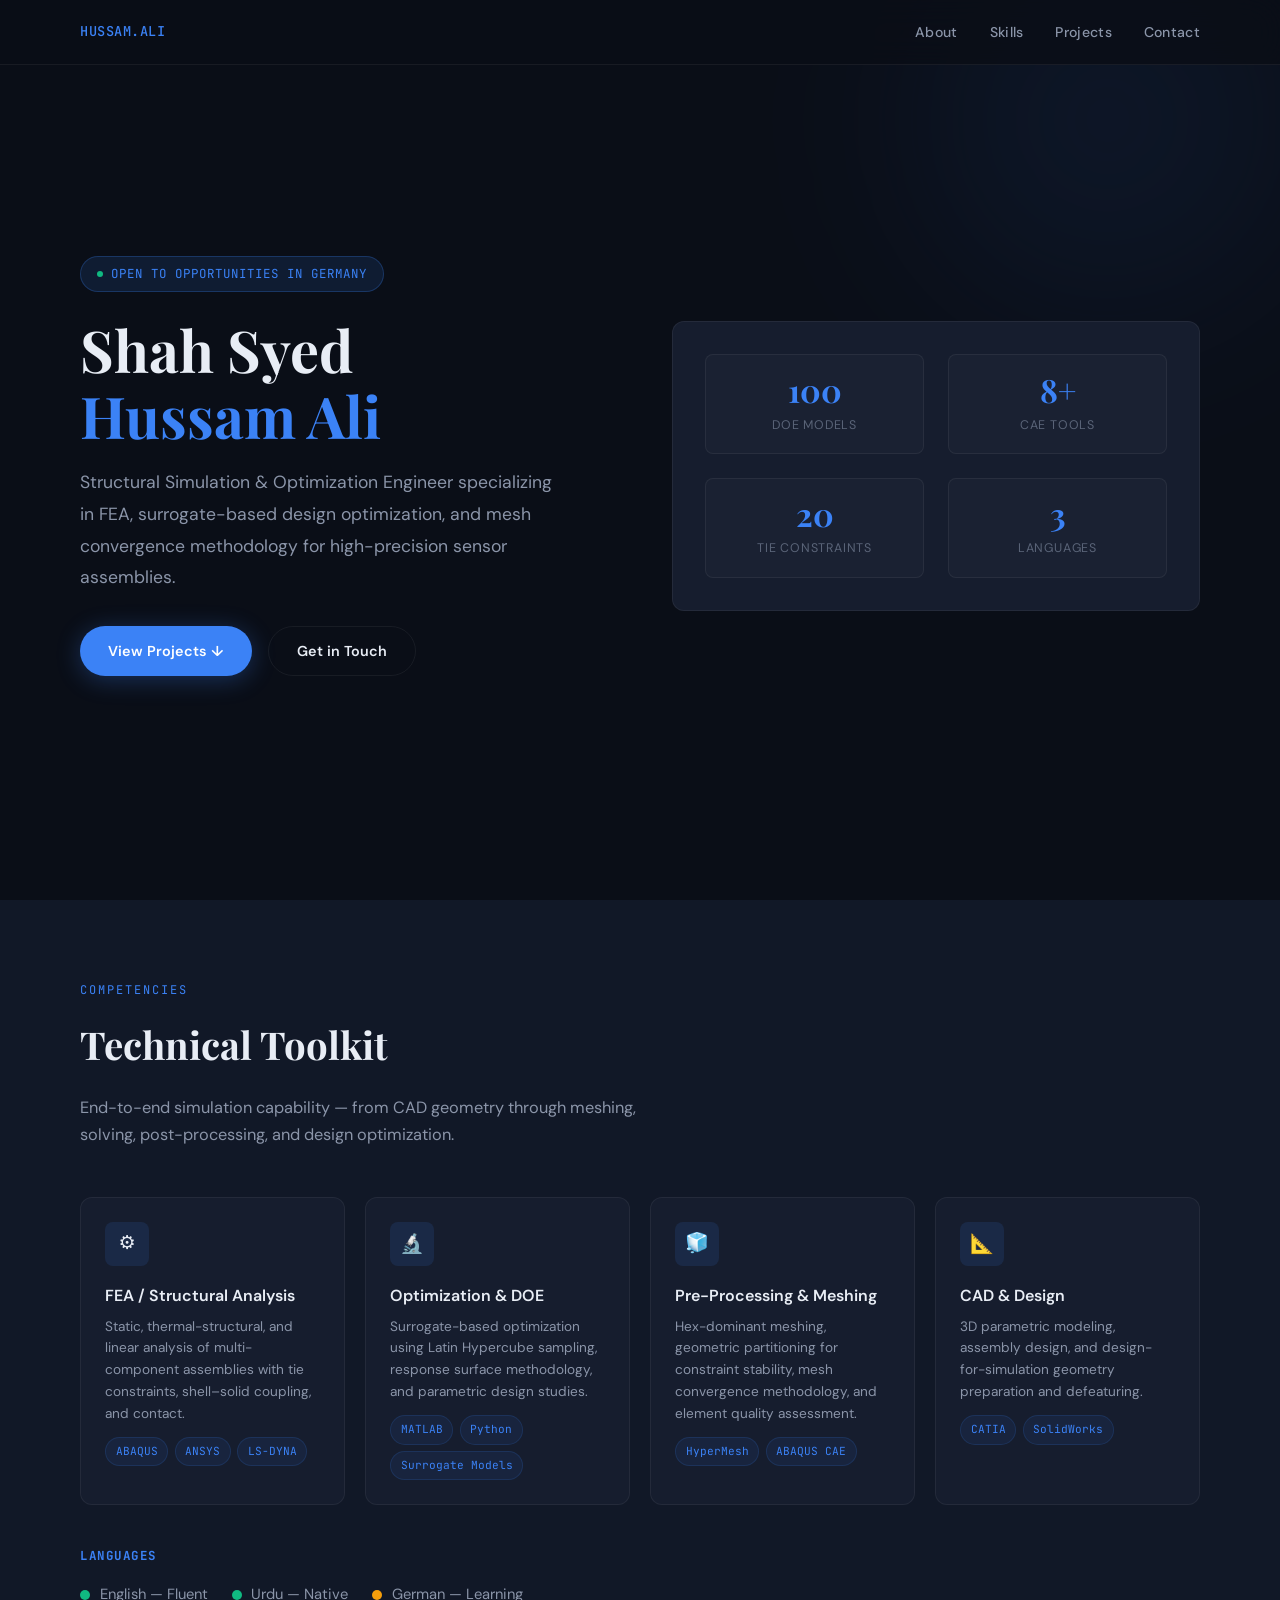
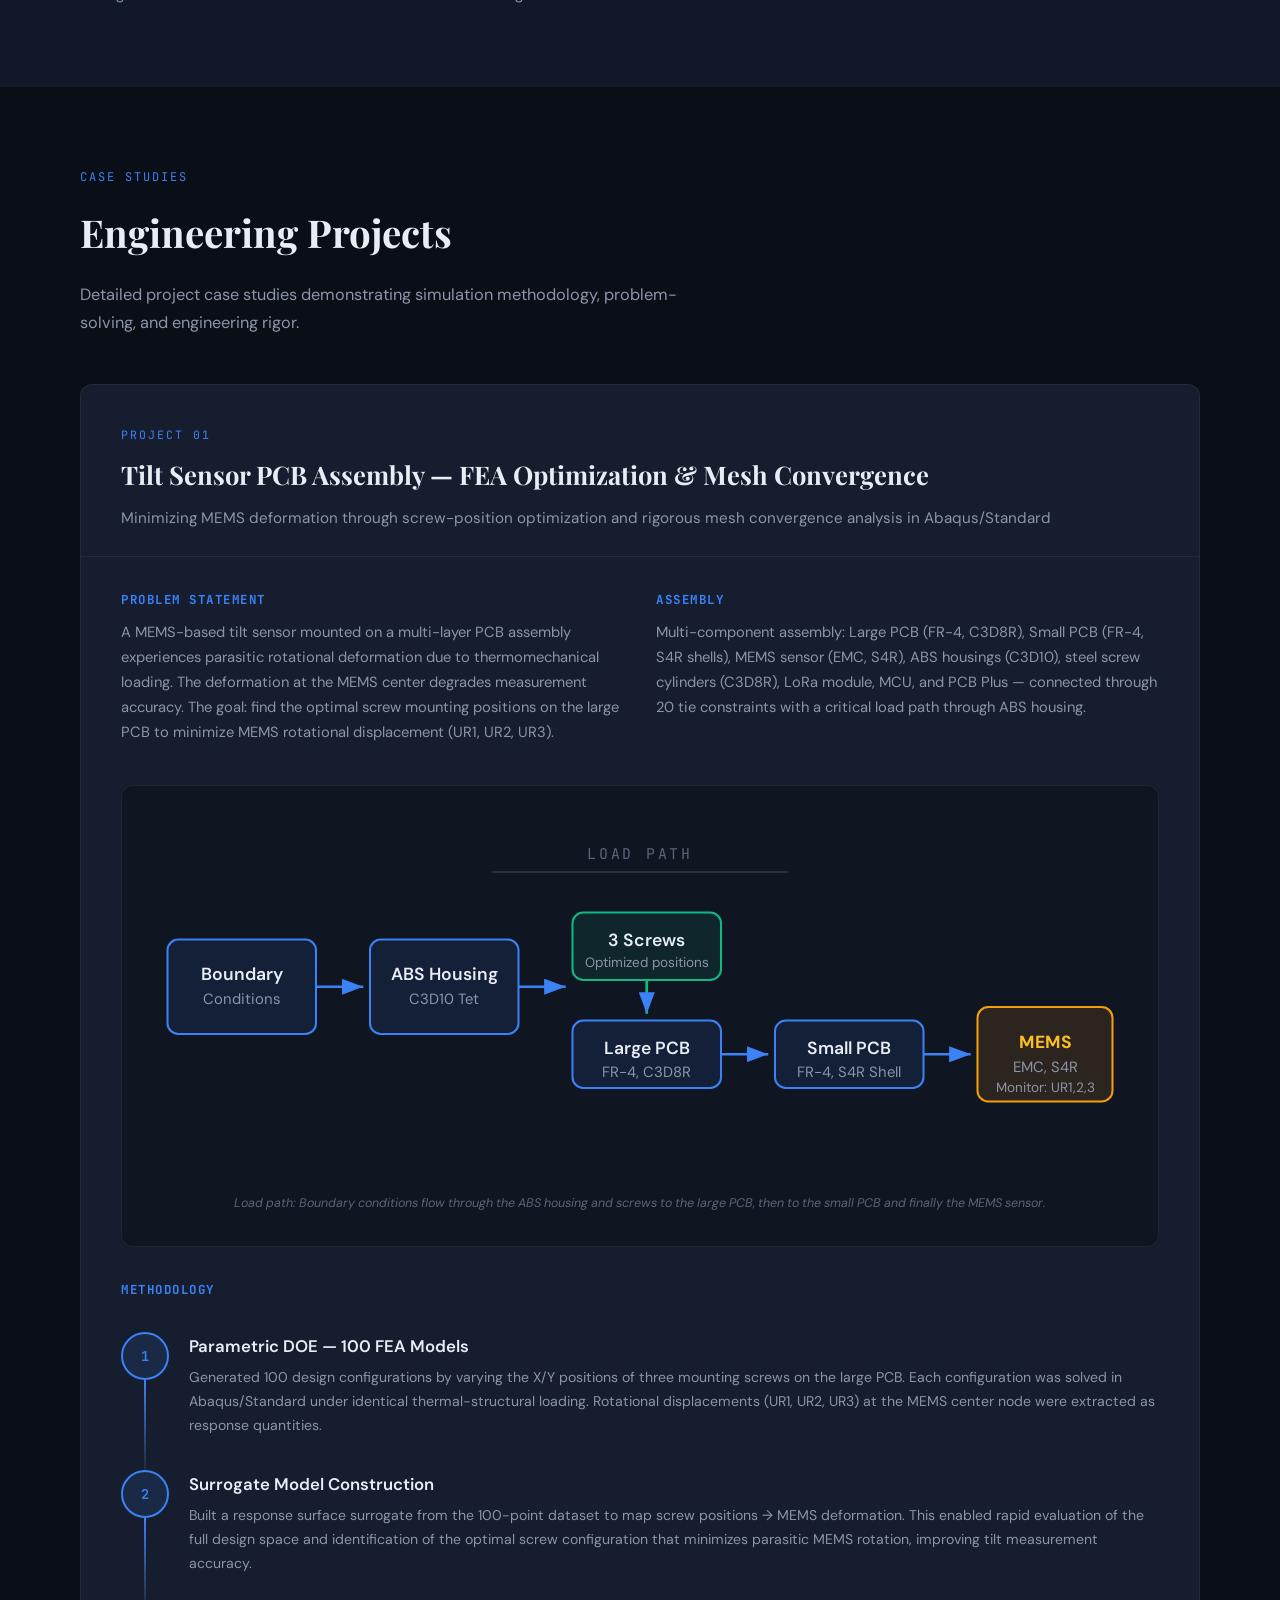
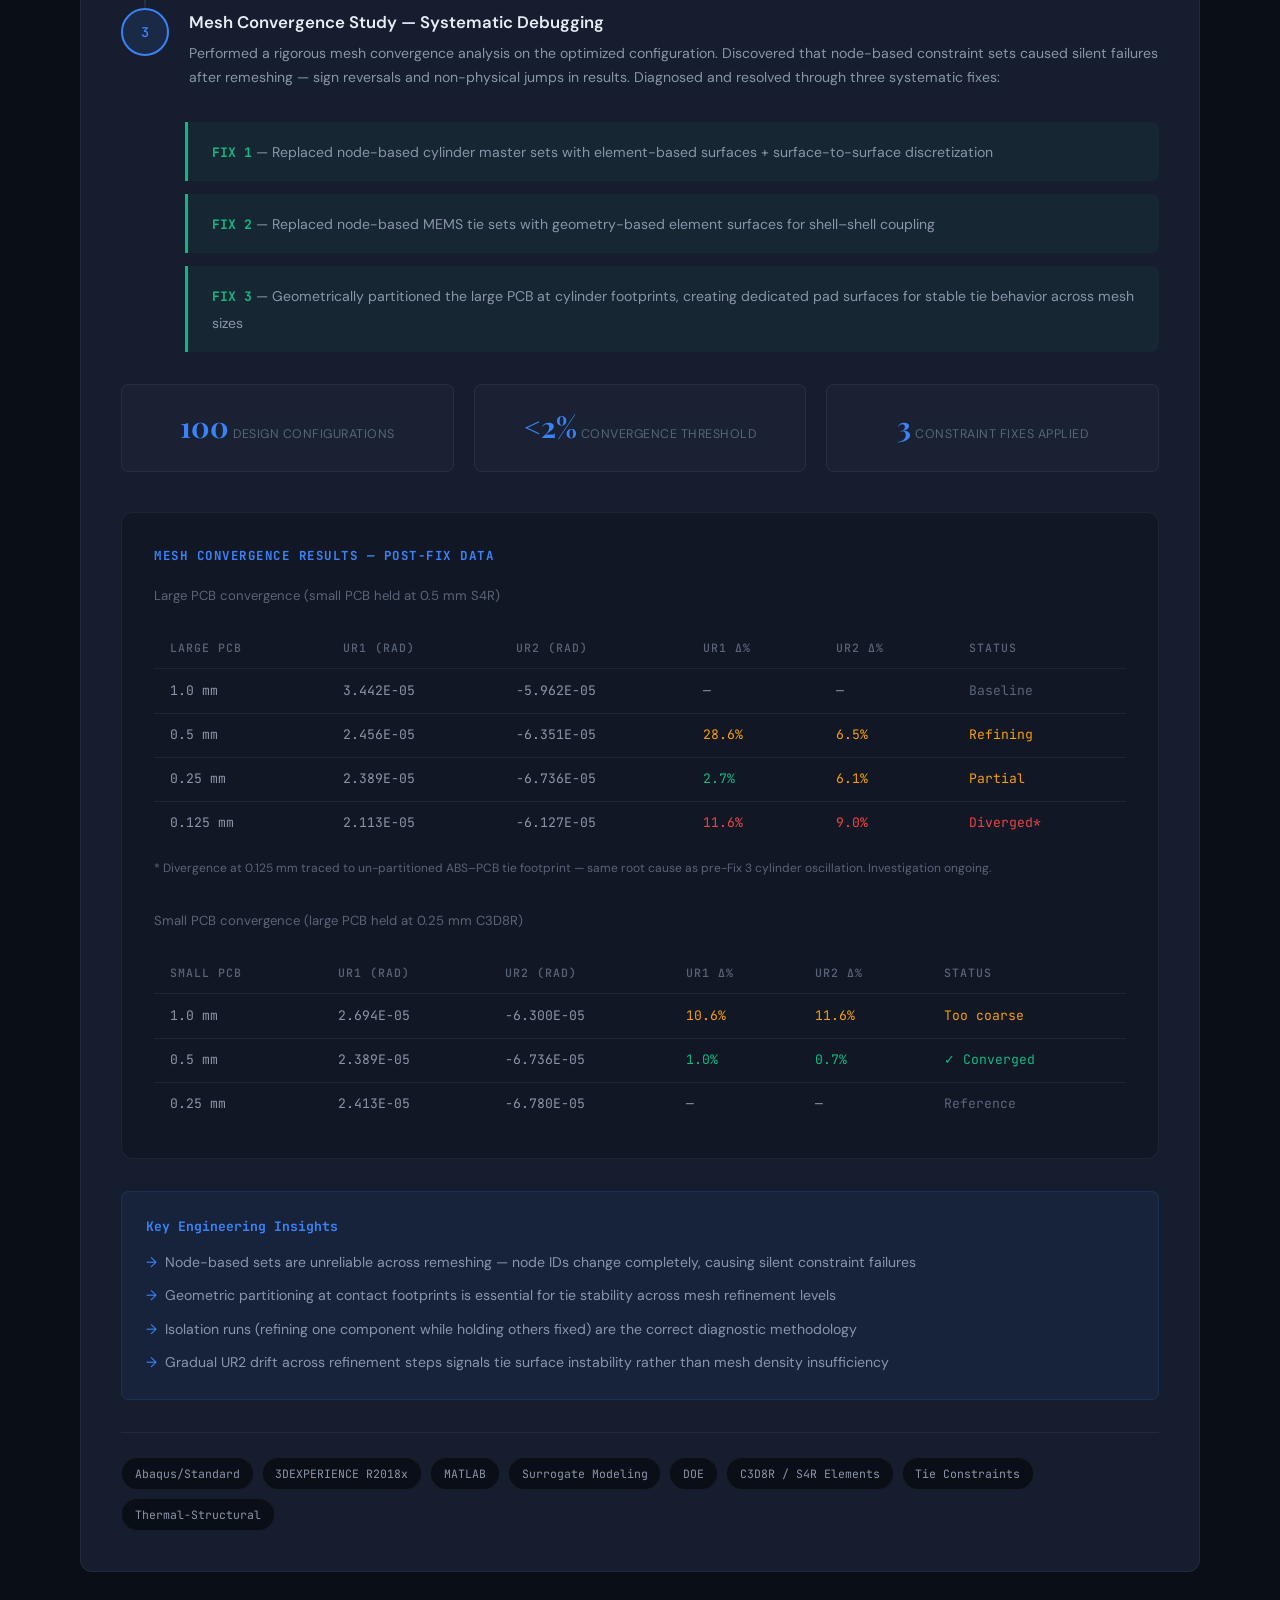
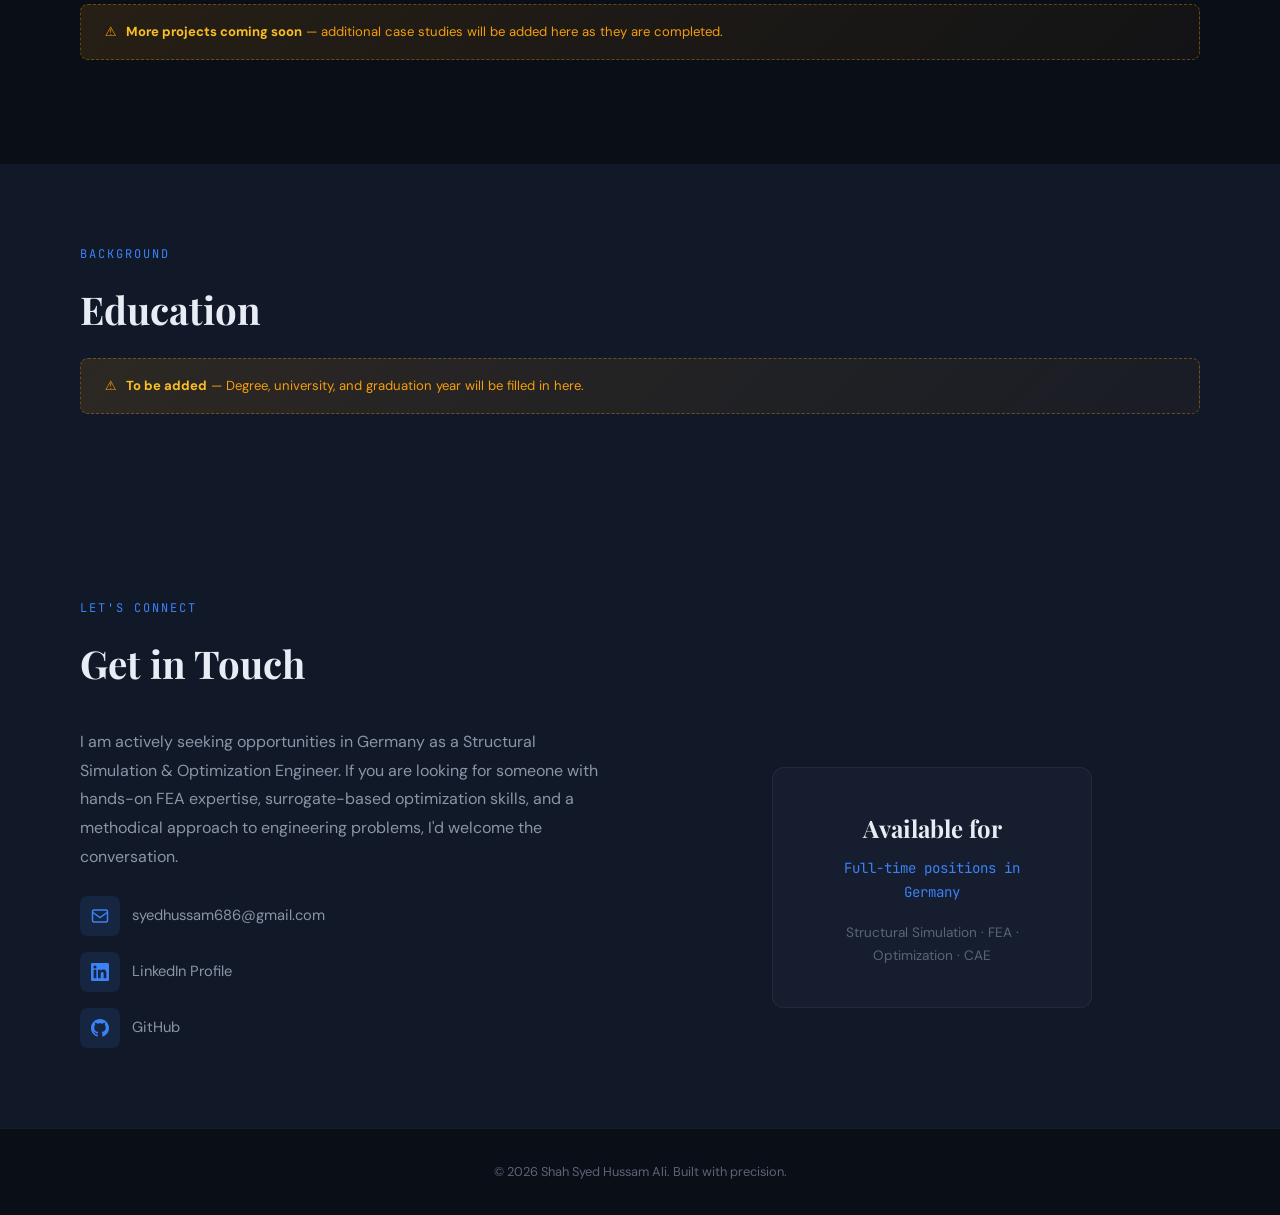
==== index.html @ 4dd61469 "Add files via upload" ====
<!DOCTYPE html>
<html lang="en">
<head>
<meta charset="UTF-8">
<meta name="viewport" content="width=device-width, initial-scale=1.0">
<title>Shah Syed Hussam Ali — Structural Simulation & Optimization Engineer</title>
<meta name="description" content="Portfolio of Shah Syed Hussam Ali — Structural Simulation & Optimization Engineer specializing in FEA, Abaqus, surrogate modeling, and design optimization.">
<link rel="preconnect" href="https://fonts.googleapis.com">
<link href="https://fonts.googleapis.com/css2?family=DM+Sans:ital,opsz,wght@0,9..40,300;0,9..40,400;0,9..40,500;0,9..40,600;0,9..40,700;1,9..40,300;1,9..40,400&family=JetBrains+Mono:wght@400;500&family=Playfair+Display:wght@600;700;800&display=swap" rel="stylesheet">
<style>
  *,*::before,*::after{box-sizing:border-box;margin:0;padding:0}

  :root {
    --bg-primary: #0a0e17;
    --bg-secondary: #111827;
    --bg-card: #161d2e;
    --bg-card-hover: #1c2540;
    --text-primary: #e8edf5;
    --text-secondary: #8b95a9;
    --text-muted: #5a6478;
    --accent: #3b82f6;
    --accent-dim: rgba(59,130,246,0.12);
    --accent-glow: rgba(59,130,246,0.25);
    --accent-warm: #f59e0b;
    --accent-green: #10b981;
    --accent-red: #ef4444;
    --border: rgba(255,255,255,0.06);
    --border-accent: rgba(59,130,246,0.25);
    --font-body: 'DM Sans', system-ui, sans-serif;
    --font-display: 'Playfair Display', Georgia, serif;
    --font-mono: 'JetBrains Mono', monospace;
    --radius: 12px;
    --radius-sm: 8px;
    --transition: 0.3s cubic-bezier(0.4,0,0.2,1);
  }

  html { scroll-behavior: smooth; }

  body {
    font-family: var(--font-body);
    background: var(--bg-primary);
    color: var(--text-primary);
    line-height: 1.7;
    -webkit-font-smoothing: antialiased;
    overflow-x: hidden;
  }

  /* ─── NAV ─── */
  nav {
    position: fixed; top: 0; left: 0; right: 0; z-index: 100;
    background: rgba(10,14,23,0.82);
    backdrop-filter: blur(20px);
    border-bottom: 1px solid var(--border);
    padding: 0 2rem;
    transition: var(--transition);
  }
  .nav-inner {
    max-width: 1120px; margin: 0 auto;
    display: flex; justify-content: space-between; align-items: center;
    height: 64px;
  }
  .nav-logo {
    font-family: var(--font-mono); font-size: 0.85rem; font-weight: 500;
    color: var(--accent); letter-spacing: 0.5px; text-decoration: none;
  }
  .nav-links { display: flex; gap: 2rem; list-style: none; }
  .nav-links a {
    color: var(--text-secondary); text-decoration: none; font-size: 0.88rem;
    font-weight: 500; letter-spacing: 0.3px; transition: color var(--transition);
    position: relative;
  }
  .nav-links a::after {
    content: ''; position: absolute; bottom: -4px; left: 0;
    width: 0; height: 2px; background: var(--accent);
    transition: width var(--transition);
  }
  .nav-links a:hover { color: var(--text-primary); }
  .nav-links a:hover::after { width: 100%; }

  /* ─── HERO ─── */
  .hero {
    min-height: 100vh; display: flex; align-items: center;
    padding: 6rem 2rem 4rem;
    position: relative; overflow: hidden;
  }
  .hero::before {
    content: ''; position: absolute; top: -20%; right: -10%;
    width: 600px; height: 600px; border-radius: 50%;
    background: radial-gradient(circle, var(--accent-glow) 0%, transparent 70%);
    filter: blur(80px); opacity: 0.4; pointer-events: none;
  }
  .hero-inner {
    max-width: 1120px; margin: 0 auto; width: 100%;
    display: grid; grid-template-columns: 1fr 1fr; gap: 4rem; align-items: center;
  }
  .hero-tag {
    display: inline-flex; align-items: center; gap: 0.5rem;
    font-family: var(--font-mono); font-size: 0.78rem; color: var(--accent);
    letter-spacing: 1px; text-transform: uppercase; margin-bottom: 1.5rem;
    padding: 0.4rem 1rem; border: 1px solid var(--border-accent);
    border-radius: 100px; background: var(--accent-dim);
  }
  .hero-tag .dot {
    width: 6px; height: 6px; border-radius: 50%; background: var(--accent-green);
    animation: pulse-dot 2s infinite;
  }
  @keyframes pulse-dot {
    0%,100% { opacity: 1; } 50% { opacity: 0.3; }
  }
  .hero h1 {
    font-family: var(--font-display); font-size: clamp(2.4rem, 5vw, 3.6rem);
    font-weight: 700; line-height: 1.15; margin-bottom: 1.2rem;
    color: var(--text-primary);
  }
  .hero h1 span { color: var(--accent); }
  .hero-subtitle {
    font-size: 1.1rem; color: var(--text-secondary); max-width: 480px;
    margin-bottom: 2rem; line-height: 1.8;
  }
  .hero-cta { display: flex; gap: 1rem; flex-wrap: wrap; }
  .btn {
    display: inline-flex; align-items: center; gap: 0.5rem;
    padding: 0.75rem 1.75rem; border-radius: 100px; font-size: 0.9rem;
    font-weight: 600; text-decoration: none; transition: all var(--transition);
    cursor: pointer; border: none; font-family: var(--font-body);
  }
  .btn-primary {
    background: var(--accent); color: #fff;
    box-shadow: 0 4px 24px rgba(59,130,246,0.3);
  }
  .btn-primary:hover {
    background: #2563eb; transform: translateY(-2px);
    box-shadow: 0 8px 32px rgba(59,130,246,0.4);
  }
  .btn-outline {
    background: transparent; color: var(--text-primary);
    border: 1px solid var(--border);
  }
  .btn-outline:hover { border-color: var(--accent); color: var(--accent); }

  /* Hero right - stats card */
  .hero-stats-card {
    background: var(--bg-card); border: 1px solid var(--border);
    border-radius: var(--radius); padding: 2rem;
    display: grid; grid-template-columns: 1fr 1fr; gap: 1.5rem;
  }
  .stat-item {
    text-align: center; padding: 1rem;
    border-radius: var(--radius-sm);
    background: rgba(255,255,255,0.02);
    border: 1px solid var(--border);
    transition: all var(--transition);
  }
  .stat-item:hover {
    border-color: var(--border-accent);
    background: var(--accent-dim);
  }
  .stat-number {
    font-family: var(--font-display); font-size: 2rem; font-weight: 700;
    color: var(--accent); display: block; line-height: 1.2;
  }
  .stat-label {
    font-size: 0.78rem; color: var(--text-muted); margin-top: 0.25rem;
    text-transform: uppercase; letter-spacing: 0.8px;
  }

  /* ─── SECTIONS ─── */
  section { padding: 5rem 2rem; }
  .section-inner { max-width: 1120px; margin: 0 auto; }
  .section-label {
    font-family: var(--font-mono); font-size: 0.75rem; color: var(--accent);
    letter-spacing: 2px; text-transform: uppercase; margin-bottom: 0.75rem;
  }
  .section-title {
    font-family: var(--font-display); font-size: clamp(1.8rem, 3vw, 2.4rem);
    font-weight: 700; margin-bottom: 1rem;
  }
  .section-desc {
    color: var(--text-secondary); max-width: 600px; margin-bottom: 3rem;
    font-size: 1.02rem;
  }

  /* ─── SKILLS ─── */
  #skills { background: var(--bg-secondary); }
  .skills-grid {
    display: grid; grid-template-columns: repeat(auto-fit, minmax(240px, 1fr));
    gap: 1.25rem;
  }
  .skill-card {
    background: var(--bg-card); border: 1px solid var(--border);
    border-radius: var(--radius); padding: 1.5rem;
    transition: all var(--transition); position: relative; overflow: hidden;
  }
  .skill-card::before {
    content: ''; position: absolute; top: 0; left: 0;
    width: 100%; height: 3px; background: var(--accent); opacity: 0;
    transition: opacity var(--transition);
  }
  .skill-card:hover { border-color: var(--border-accent); transform: translateY(-4px); }
  .skill-card:hover::before { opacity: 1; }
  .skill-icon {
    width: 44px; height: 44px; border-radius: var(--radius-sm);
    background: var(--accent-dim); display: flex; align-items: center;
    justify-content: center; margin-bottom: 1rem; font-size: 1.2rem;
  }
  .skill-card h3 { font-size: 1rem; font-weight: 600; margin-bottom: 0.4rem; }
  .skill-card p { font-size: 0.85rem; color: var(--text-secondary); line-height: 1.6; }
  .skill-tags {
    display: flex; flex-wrap: wrap; gap: 0.4rem; margin-top: 0.8rem;
  }
  .skill-tag {
    font-family: var(--font-mono); font-size: 0.7rem; padding: 0.25rem 0.6rem;
    border-radius: 100px; background: rgba(59,130,246,0.08);
    border: 1px solid rgba(59,130,246,0.15); color: var(--accent);
  }

  /* ─── PROJECT ─── */
  .project-card {
    background: var(--bg-card); border: 1px solid var(--border);
    border-radius: var(--radius); overflow: hidden;
    transition: all var(--transition);
  }
  .project-card:hover { border-color: var(--border-accent); }
  .project-header {
    padding: 2.5rem 2.5rem 1.5rem;
    border-bottom: 1px solid var(--border);
  }
  .project-number {
    font-family: var(--font-mono); font-size: 0.72rem; color: var(--accent);
    letter-spacing: 2px; text-transform: uppercase; margin-bottom: 0.5rem;
  }
  .project-header h3 {
    font-family: var(--font-display); font-size: 1.6rem; font-weight: 700;
    margin-bottom: 0.6rem;
  }
  .project-header .tagline {
    color: var(--text-secondary); font-size: 0.95rem;
  }
  .project-body { padding: 2rem 2.5rem 2.5rem; }

  .project-overview {
    display: grid; grid-template-columns: 1fr 1fr; gap: 2rem;
    margin-bottom: 2.5rem;
  }
  .overview-block h4 {
    font-size: 0.78rem; font-family: var(--font-mono); color: var(--accent);
    letter-spacing: 1.5px; text-transform: uppercase; margin-bottom: 0.6rem;
  }
  .overview-block p {
    font-size: 0.92rem; color: var(--text-secondary); line-height: 1.7;
  }

  .project-phases { margin-top: 2rem; }
  .phase {
    display: grid; grid-template-columns: 48px 1fr;
    gap: 1.25rem; margin-bottom: 2rem; position: relative;
  }
  .phase:not(:last-child)::after {
    content: ''; position: absolute; left: 23px; top: 48px;
    width: 2px; height: calc(100% - 16px);
    background: linear-gradient(to bottom, var(--accent) 0%, var(--border) 100%);
  }
  .phase-dot {
    width: 48px; height: 48px; border-radius: 50%;
    background: var(--accent-dim); border: 2px solid var(--accent);
    display: flex; align-items: center; justify-content: center;
    font-family: var(--font-mono); font-size: 0.85rem; font-weight: 600;
    color: var(--accent); flex-shrink: 0;
  }
  .phase-content h4 {
    font-size: 1.05rem; font-weight: 600; margin-bottom: 0.35rem;
  }
  .phase-content p {
    font-size: 0.88rem; color: var(--text-secondary); line-height: 1.7;
  }

  /* Convergence table */
  .convergence-section {
    margin-top: 2.5rem; padding: 2rem;
    background: rgba(0,0,0,0.2); border-radius: var(--radius);
    border: 1px solid var(--border);
  }
  .convergence-section h4 {
    font-size: 0.78rem; font-family: var(--font-mono); color: var(--accent);
    letter-spacing: 1.5px; text-transform: uppercase; margin-bottom: 1.2rem;
  }
  .conv-table { width: 100%; border-collapse: collapse; font-size: 0.85rem; }
  .conv-table th {
    text-align: left; padding: 0.7rem 1rem;
    font-family: var(--font-mono); font-size: 0.72rem; font-weight: 500;
    color: var(--text-muted); letter-spacing: 1px; text-transform: uppercase;
    border-bottom: 1px solid var(--border);
  }
  .conv-table td {
    padding: 0.65rem 1rem; border-bottom: 1px solid var(--border);
    color: var(--text-secondary); font-family: var(--font-mono); font-size: 0.82rem;
  }
  .conv-table tr:last-child td { border-bottom: none; }
  .conv-table .converged { color: var(--accent-green); }
  .conv-table .warning { color: var(--accent-warm); }
  .conv-table .diverged { color: var(--accent-red); }

  .project-tools {
    display: flex; flex-wrap: wrap; gap: 0.5rem; margin-top: 2rem;
    padding-top: 1.5rem; border-top: 1px solid var(--border);
  }
  .tool-tag {
    font-family: var(--font-mono); font-size: 0.72rem; padding: 0.35rem 0.8rem;
    border-radius: 100px; background: var(--bg-primary);
    border: 1px solid var(--border); color: var(--text-secondary);
    transition: all var(--transition);
  }
  .tool-tag:hover { border-color: var(--accent); color: var(--accent); }

  /* ─── KEY RESULTS ─── */
  .results-grid {
    display: grid; grid-template-columns: repeat(3, 1fr); gap: 1.25rem;
    margin-top: 2rem;
  }
  .result-card {
    padding: 1.5rem; background: rgba(255,255,255,0.02);
    border: 1px solid var(--border); border-radius: var(--radius-sm);
    text-align: center;
  }
  .result-card .value {
    font-family: var(--font-display); font-size: 1.8rem; font-weight: 700;
    color: var(--accent); line-height: 1.2;
  }
  .result-card .label {
    font-size: 0.78rem; color: var(--text-muted); margin-top: 0.35rem;
    text-transform: uppercase; letter-spacing: 0.5px;
  }

  /* ─── ASSEMBLY DIAGRAM ─── */
  .assembly-diagram {
    margin: 2rem 0; padding: 2rem; text-align: center;
    background: rgba(0,0,0,0.25); border-radius: var(--radius);
    border: 1px solid var(--border);
  }
  .assembly-diagram svg { max-width: 100%; height: auto; }
  .diagram-caption {
    font-size: 0.78rem; color: var(--text-muted); margin-top: 1rem;
    font-style: italic;
  }

  /* ─── LANGUAGES ─── */
  .lang-grid { display: flex; gap: 1.5rem; flex-wrap: wrap; margin-top: 1rem; }
  .lang-item {
    display: flex; align-items: center; gap: 0.6rem;
    font-size: 0.92rem; color: var(--text-secondary);
  }
  .lang-dot {
    width: 10px; height: 10px; border-radius: 50%; flex-shrink: 0;
  }
  .lang-dot.native { background: var(--accent-green); }
  .lang-dot.fluent { background: var(--accent); }
  .lang-dot.learning { background: var(--accent-warm); }

  /* ─── CONTACT ─── */
  #contact { background: var(--bg-secondary); }
  .contact-grid {
    display: grid; grid-template-columns: 1fr 1fr; gap: 3rem; margin-top: 2rem;
  }
  .contact-info p {
    color: var(--text-secondary); font-size: 1rem; line-height: 1.8;
    margin-bottom: 1.5rem;
  }
  .contact-links { display: flex; flex-direction: column; gap: 1rem; }
  .contact-link {
    display: flex; align-items: center; gap: 0.75rem;
    color: var(--text-secondary); text-decoration: none;
    font-size: 0.92rem; transition: color var(--transition);
  }
  .contact-link:hover { color: var(--accent); }
  .contact-link-icon {
    width: 40px; height: 40px; border-radius: var(--radius-sm);
    background: var(--accent-dim); display: flex; align-items: center;
    justify-content: center; flex-shrink: 0;
  }

  /* ─── FOOTER ─── */
  footer {
    padding: 2rem; text-align: center; border-top: 1px solid var(--border);
    color: var(--text-muted); font-size: 0.8rem;
  }

  /* placeholder banner */
  .placeholder-banner {
    background: linear-gradient(135deg, rgba(245,158,11,0.12), rgba(245,158,11,0.04));
    border: 1px dashed rgba(245,158,11,0.35); border-radius: var(--radius-sm);
    padding: 1rem 1.5rem; margin-bottom: 1.5rem;
    font-size: 0.82rem; color: var(--accent-warm);
    display: flex; align-items: center; gap: 0.6rem;
  }
  .placeholder-banner strong { color: #fbbf24; }

  /* ─── RESPONSIVE ─── */
  @media (max-width: 768px) {
    .hero-inner { grid-template-columns: 1fr; gap: 2rem; }
    .project-overview { grid-template-columns: 1fr; }
    .results-grid { grid-template-columns: 1fr; }
    .contact-grid { grid-template-columns: 1fr; }
    .nav-links { gap: 1rem; }
    .nav-links a { font-size: 0.8rem; }
    .project-header, .project-body { padding-left: 1.5rem; padding-right: 1.5rem; }
    .convergence-section { padding: 1.2rem; overflow-x: auto; }
  }

  /* ─── ANIMATIONS ─── */
  @keyframes fadeUp {
    from { opacity: 0; transform: translateY(30px); }
    to { opacity: 1; transform: translateY(0); }
  }
  .animate-in {
    opacity: 0; animation: fadeUp 0.7s ease forwards;
  }
  .delay-1 { animation-delay: 0.1s; }
  .delay-2 { animation-delay: 0.2s; }
  .delay-3 { animation-delay: 0.3s; }
  .delay-4 { animation-delay: 0.4s; }
  .delay-5 { animation-delay: 0.5s; }
</style>
</head>
<body>

<!-- ════════ NAV ════════ -->
<nav>
  <div class="nav-inner">
    <a href="#" class="nav-logo">HUSSAM.ALI</a>
    <ul class="nav-links">
      <li><a href="#about">About</a></li>
      <li><a href="#skills">Skills</a></li>
      <li><a href="#projects">Projects</a></li>
      <li><a href="#contact">Contact</a></li>
    </ul>
  </div>
</nav>

<!-- ════════ HERO ════════ -->
<section class="hero" id="about">
  <div class="hero-inner">
    <div>
      <div class="hero-tag animate-in">
        <span class="dot"></span> Open to Opportunities in Germany
      </div>
      <h1 class="animate-in delay-1">Shah Syed<br><span>Hussam Ali</span></h1>
      <p class="hero-subtitle animate-in delay-2">
        Structural Simulation &amp; Optimization Engineer specializing in FEA, surrogate-based design optimization, and mesh convergence methodology for high-precision sensor assemblies.
      </p>
      <div class="hero-cta animate-in delay-3">
        <a href="#projects" class="btn btn-primary">View Projects ↓</a>
        <a href="#contact" class="btn btn-outline">Get in Touch</a>
      </div>
    </div>
    <div class="hero-stats-card animate-in delay-4">
      <div class="stat-item">
        <span class="stat-number">100</span>
        <span class="stat-label">DOE Models</span>
      </div>
      <div class="stat-item">
        <span class="stat-number">8+</span>
        <span class="stat-label">CAE Tools</span>
      </div>
      <div class="stat-item">
        <span class="stat-number">20</span>
        <span class="stat-label">Tie Constraints</span>
      </div>
      <div class="stat-item">
        <span class="stat-number">3</span>
        <span class="stat-label">Languages</span>
      </div>
    </div>
  </div>
</section>

<!-- ════════ SKILLS ════════ -->
<section id="skills">
  <div class="section-inner">
    <p class="section-label animate-in">Competencies</p>
    <h2 class="section-title animate-in delay-1">Technical Toolkit</h2>
    <p class="section-desc animate-in delay-2">
      End-to-end simulation capability — from CAD geometry through meshing, solving, post-processing, and design optimization.
    </p>
    <div class="skills-grid">
      <div class="skill-card animate-in delay-1">
        <div class="skill-icon">⚙️</div>
        <h3>FEA / Structural Analysis</h3>
        <p>Static, thermal-structural, and linear analysis of multi-component assemblies with tie constraints, shell–solid coupling, and contact.</p>
        <div class="skill-tags">
          <span class="skill-tag">ABAQUS</span>
          <span class="skill-tag">ANSYS</span>
          <span class="skill-tag">LS-DYNA</span>
        </div>
      </div>
      <div class="skill-card animate-in delay-2">
        <div class="skill-icon">🔬</div>
        <h3>Optimization & DOE</h3>
        <p>Surrogate-based optimization using Latin Hypercube sampling, response surface methodology, and parametric design studies.</p>
        <div class="skill-tags">
          <span class="skill-tag">MATLAB</span>
          <span class="skill-tag">Python</span>
          <span class="skill-tag">Surrogate Models</span>
        </div>
      </div>
      <div class="skill-card animate-in delay-3">
        <div class="skill-icon">🧊</div>
        <h3>Pre-Processing & Meshing</h3>
        <p>Hex-dominant meshing, geometric partitioning for constraint stability, mesh convergence methodology, and element quality assessment.</p>
        <div class="skill-tags">
          <span class="skill-tag">HyperMesh</span>
          <span class="skill-tag">ABAQUS CAE</span>
        </div>
      </div>
      <div class="skill-card animate-in delay-4">
        <div class="skill-icon">📐</div>
        <h3>CAD & Design</h3>
        <p>3D parametric modeling, assembly design, and design-for-simulation geometry preparation and defeaturing.</p>
        <div class="skill-tags">
          <span class="skill-tag">CATIA</span>
          <span class="skill-tag">SolidWorks</span>
        </div>
      </div>
    </div>

    <div style="margin-top: 2.5rem;">
      <h4 style="font-size: 0.78rem; font-family: var(--font-mono); color: var(--accent); letter-spacing: 1.5px; text-transform: uppercase; margin-bottom: 0.8rem;">Languages</h4>
      <div class="lang-grid">
        <div class="lang-item"><span class="lang-dot native"></span> English — Fluent</div>
        <div class="lang-item"><span class="lang-dot native"></span> Urdu — Native</div>
        <div class="lang-item"><span class="lang-dot learning"></span> German — Learning</div>
      </div>
    </div>
  </div>
</section>

<!-- ════════ PROJECTS ════════ -->
<section id="projects">
  <div class="section-inner">
    <p class="section-label">Case Studies</p>
    <h2 class="section-title">Engineering Projects</h2>
    <p class="section-desc">
      Detailed project case studies demonstrating simulation methodology, problem-solving, and engineering rigor.
    </p>

    <!-- ──── PROJECT 1: TILT SENSOR ──── -->
    <div class="project-card">
      <div class="project-header">
        <p class="project-number">Project 01</p>
        <h3>Tilt Sensor PCB Assembly — FEA Optimization &amp; Mesh Convergence</h3>
        <p class="tagline">Minimizing MEMS deformation through screw-position optimization and rigorous mesh convergence analysis in Abaqus/Standard</p>
      </div>
      <div class="project-body">

        <!-- Overview -->
        <div class="project-overview">
          <div class="overview-block">
            <h4>Problem Statement</h4>
            <p>A MEMS-based tilt sensor mounted on a multi-layer PCB assembly experiences parasitic rotational deformation due to thermomechanical loading. The deformation at the MEMS center degrades measurement accuracy. The goal: find the optimal screw mounting positions on the large PCB to minimize MEMS rotational displacement (UR1, UR2, UR3).</p>
          </div>
          <div class="overview-block">
            <h4>Assembly</h4>
            <p>Multi-component assembly: Large PCB (FR-4, C3D8R), Small PCB (FR-4, S4R shells), MEMS sensor (EMC, S4R), ABS housings (C3D10), steel screw cylinders (C3D8R), LoRa module, MCU, and PCB Plus — connected through 20 tie constraints with a critical load path through ABS housing.</p>
          </div>
        </div>

        <!-- Assembly Diagram (SVG) -->
        <div class="assembly-diagram">
          <svg viewBox="0 0 720 260" xmlns="http://www.w3.org/2000/svg">
            <!-- Load path arrows -->
            <defs>
              <marker id="arrowBlue" markerWidth="8" markerHeight="6" refX="8" refY="3" orient="auto">
                <polygon points="0 0, 8 3, 0 6" fill="#3b82f6"/>
              </marker>
            </defs>
            <!-- Boxes for components -->
            <rect x="10" y="90" width="110" height="70" rx="8" fill="rgba(59,130,246,0.1)" stroke="#3b82f6" stroke-width="1.5"/>
            <text x="65" y="120" text-anchor="middle" fill="#e8edf5" font-family="DM Sans" font-size="13" font-weight="600">Boundary</text>
            <text x="65" y="138" text-anchor="middle" fill="#8b95a9" font-family="DM Sans" font-size="11">Conditions</text>

            <line x1="120" y1="125" x2="155" y2="125" stroke="#3b82f6" stroke-width="2" marker-end="url(#arrowBlue)"/>

            <rect x="160" y="90" width="110" height="70" rx="8" fill="rgba(59,130,246,0.1)" stroke="#3b82f6" stroke-width="1.5"/>
            <text x="215" y="120" text-anchor="middle" fill="#e8edf5" font-family="DM Sans" font-size="13" font-weight="600">ABS Housing</text>
            <text x="215" y="138" text-anchor="middle" fill="#8b95a9" font-family="DM Sans" font-size="11">C3D10 Tet</text>

            <line x1="270" y1="125" x2="305" y2="125" stroke="#3b82f6" stroke-width="2" marker-end="url(#arrowBlue)"/>

            <rect x="310" y="70" width="110" height="50" rx="8" fill="rgba(16,185,129,0.1)" stroke="#10b981" stroke-width="1.5"/>
            <text x="365" y="95" text-anchor="middle" fill="#e8edf5" font-family="DM Sans" font-size="13" font-weight="600">3 Screws</text>
            <text x="365" y="110" text-anchor="middle" fill="#8b95a9" font-family="DM Sans" font-size="10">Optimized positions</text>

            <line x1="365" y1="120" x2="365" y2="145" stroke="#10b981" stroke-width="2" marker-end="url(#arrowBlue)"/>

            <rect x="310" y="150" width="110" height="50" rx="8" fill="rgba(59,130,246,0.1)" stroke="#3b82f6" stroke-width="1.5"/>
            <text x="365" y="175" text-anchor="middle" fill="#e8edf5" font-family="DM Sans" font-size="13" font-weight="600">Large PCB</text>
            <text x="365" y="192" text-anchor="middle" fill="#8b95a9" font-family="DM Sans" font-size="11">FR-4, C3D8R</text>

            <line x1="420" y1="175" x2="455" y2="175" stroke="#3b82f6" stroke-width="2" marker-end="url(#arrowBlue)"/>

            <rect x="460" y="150" width="110" height="50" rx="8" fill="rgba(59,130,246,0.1)" stroke="#3b82f6" stroke-width="1.5"/>
            <text x="515" y="175" text-anchor="middle" fill="#e8edf5" font-family="DM Sans" font-size="13" font-weight="600">Small PCB</text>
            <text x="515" y="192" text-anchor="middle" fill="#8b95a9" font-family="DM Sans" font-size="11">FR-4, S4R Shell</text>

            <line x1="570" y1="175" x2="605" y2="175" stroke="#3b82f6" stroke-width="2" marker-end="url(#arrowBlue)"/>

            <rect x="610" y="140" width="100" height="70" rx="8" fill="rgba(245,158,11,0.12)" stroke="#f59e0b" stroke-width="1.5"/>
            <text x="660" y="170" text-anchor="middle" fill="#fbbf24" font-family="DM Sans" font-size="13" font-weight="700">MEMS</text>
            <text x="660" y="188" text-anchor="middle" fill="#8b95a9" font-family="DM Sans" font-size="11">EMC, S4R</text>
            <text x="660" y="203" text-anchor="middle" fill="#8b95a9" font-family="DM Sans" font-size="10">Monitor: UR1,2,3</text>

            <text x="360" y="30" text-anchor="middle" fill="#5a6478" font-family="JetBrains Mono" font-size="11" letter-spacing="2">LOAD PATH</text>
            <line x1="250" y1="40" x2="470" y2="40" stroke="#5a6478" stroke-width="0.5"/>
          </svg>
          <p class="diagram-caption">Load path: Boundary conditions flow through the ABS housing and screws to the large PCB, then to the small PCB and finally the MEMS sensor.</p>
        </div>

        <!-- Project Phases -->
        <h4 style="font-size: 0.78rem; font-family: var(--font-mono); color: var(--accent); letter-spacing: 1.5px; text-transform: uppercase; margin-bottom: 1.5rem; margin-top: 2rem;">Methodology</h4>

        <div class="project-phases">
          <div class="phase">
            <div class="phase-dot">1</div>
            <div class="phase-content">
              <h4>Parametric DOE — 100 FEA Models</h4>
              <p>Generated 100 design configurations by varying the X/Y positions of three mounting screws on the large PCB. Each configuration was solved in Abaqus/Standard under identical thermal-structural loading. Rotational displacements (UR1, UR2, UR3) at the MEMS center node were extracted as response quantities.</p>
            </div>
          </div>
          <div class="phase">
            <div class="phase-dot">2</div>
            <div class="phase-content">
              <h4>Surrogate Model Construction</h4>
              <p>Built a response surface surrogate from the 100-point dataset to map screw positions → MEMS deformation. This enabled rapid evaluation of the full design space and identification of the optimal screw configuration that minimizes parasitic MEMS rotation, improving tilt measurement accuracy.</p>
            </div>
          </div>
          <div class="phase">
            <div class="phase-dot">3</div>
            <div class="phase-content">
              <h4>Mesh Convergence Study — Systematic Debugging</h4>
              <p>Performed a rigorous mesh convergence analysis on the optimized configuration. Discovered that node-based constraint sets caused silent failures after remeshing — sign reversals and non-physical jumps in results. Diagnosed and resolved through three systematic fixes:</p>
            </div>
          </div>
        </div>

        <!-- Fixes detail -->
        <div style="margin-left: 4rem; margin-bottom: 2rem;">
          <div style="padding: 1rem 1.5rem; background: rgba(16,185,129,0.06); border-left: 3px solid #10b981; border-radius: 0 8px 8px 0; margin-bottom: 0.8rem;">
            <strong style="color: #10b981; font-size: 0.82rem; font-family: var(--font-mono);">FIX 1</strong>
            <span style="color: var(--text-secondary); font-size: 0.88rem;"> — Replaced node-based cylinder master sets with element-based surfaces + surface-to-surface discretization</span>
          </div>
          <div style="padding: 1rem 1.5rem; background: rgba(16,185,129,0.06); border-left: 3px solid #10b981; border-radius: 0 8px 8px 0; margin-bottom: 0.8rem;">
            <strong style="color: #10b981; font-size: 0.82rem; font-family: var(--font-mono);">FIX 2</strong>
            <span style="color: var(--text-secondary); font-size: 0.88rem;"> — Replaced node-based MEMS tie sets with geometry-based element surfaces for shell–shell coupling</span>
          </div>
          <div style="padding: 1rem 1.5rem; background: rgba(16,185,129,0.06); border-left: 3px solid #10b981; border-radius: 0 8px 8px 0;">
            <strong style="color: #10b981; font-size: 0.82rem; font-family: var(--font-mono);">FIX 3</strong>
            <span style="color: var(--text-secondary); font-size: 0.88rem;"> — Geometrically partitioned the large PCB at cylinder footprints, creating dedicated pad surfaces for stable tie behavior across mesh sizes</span>
          </div>
        </div>

        <!-- Key Results -->
        <div class="results-grid">
          <div class="result-card">
            <span class="value">100</span>
            <span class="label">Design Configurations</span>
          </div>
          <div class="result-card">
            <span class="value">&lt;2%</span>
            <span class="label">Convergence Threshold</span>
          </div>
          <div class="result-card">
            <span class="value">3</span>
            <span class="label">Constraint Fixes Applied</span>
          </div>
        </div>

        <!-- Convergence Tables -->
        <div class="convergence-section">
          <h4>Mesh Convergence Results — Post-Fix Data</h4>
          <p style="font-size: 0.82rem; color: var(--text-muted); margin-bottom: 1.2rem;">Large PCB convergence (small PCB held at 0.5 mm S4R)</p>
          <table class="conv-table">
            <thead>
              <tr>
                <th>Large PCB</th>
                <th>UR1 (rad)</th>
                <th>UR2 (rad)</th>
                <th>UR1 Δ%</th>
                <th>UR2 Δ%</th>
                <th>Status</th>
              </tr>
            </thead>
            <tbody>
              <tr>
                <td>1.0 mm</td>
                <td>3.442E-05</td>
                <td>−5.962E-05</td>
                <td>—</td>
                <td>—</td>
                <td style="color: var(--text-muted);">Baseline</td>
              </tr>
              <tr>
                <td>0.5 mm</td>
                <td>2.456E-05</td>
                <td>−6.351E-05</td>
                <td class="warning">28.6%</td>
                <td class="warning">6.5%</td>
                <td class="warning">Refining</td>
              </tr>
              <tr>
                <td>0.25 mm</td>
                <td>2.389E-05</td>
                <td>−6.736E-05</td>
                <td class="converged">2.7%</td>
                <td class="warning">6.1%</td>
                <td class="warning">Partial</td>
              </tr>
              <tr>
                <td>0.125 mm</td>
                <td>2.113E-05</td>
                <td>−6.127E-05</td>
                <td class="diverged">11.6%</td>
                <td class="diverged">9.0%</td>
                <td class="diverged">Diverged*</td>
              </tr>
            </tbody>
          </table>
          <p style="font-size: 0.75rem; color: var(--text-muted); margin-top: 0.8rem;">* Divergence at 0.125 mm traced to un-partitioned ABS–PCB tie footprint — same root cause as pre-Fix 3 cylinder oscillation. Investigation ongoing.</p>

          <p style="font-size: 0.82rem; color: var(--text-muted); margin-bottom: 1.2rem; margin-top: 2rem;">Small PCB convergence (large PCB held at 0.25 mm C3D8R)</p>
          <table class="conv-table">
            <thead>
              <tr>
                <th>Small PCB</th>
                <th>UR1 (rad)</th>
                <th>UR2 (rad)</th>
                <th>UR1 Δ%</th>
                <th>UR2 Δ%</th>
                <th>Status</th>
              </tr>
            </thead>
            <tbody>
              <tr>
                <td>1.0 mm</td>
                <td>2.694E-05</td>
                <td>−6.300E-05</td>
                <td class="warning">10.6%</td>
                <td class="warning">11.6%</td>
                <td class="warning">Too coarse</td>
              </tr>
              <tr>
                <td>0.5 mm</td>
                <td>2.389E-05</td>
                <td>−6.736E-05</td>
                <td class="converged">1.0%</td>
                <td class="converged">0.7%</td>
                <td class="converged">✓ Converged</td>
              </tr>
              <tr>
                <td>0.25 mm</td>
                <td>2.413E-05</td>
                <td>−6.780E-05</td>
                <td>—</td>
                <td>—</td>
                <td style="color: var(--text-muted);">Reference</td>
              </tr>
            </tbody>
          </table>
        </div>

        <!-- Key Insights -->
        <div style="margin-top: 2rem; padding: 1.5rem; background: rgba(59,130,246,0.06); border: 1px solid rgba(59,130,246,0.15); border-radius: var(--radius-sm);">
          <h4 style="font-size: 0.82rem; font-family: var(--font-mono); color: var(--accent); margin-bottom: 0.8rem;">Key Engineering Insights</h4>
          <ul style="list-style: none; padding: 0; display: flex; flex-direction: column; gap: 0.6rem;">
            <li style="font-size: 0.88rem; color: var(--text-secondary); padding-left: 1.2rem; position: relative;">
              <span style="position: absolute; left: 0; color: var(--accent);">→</span>
              Node-based sets are unreliable across remeshing — node IDs change completely, causing silent constraint failures
            </li>
            <li style="font-size: 0.88rem; color: var(--text-secondary); padding-left: 1.2rem; position: relative;">
              <span style="position: absolute; left: 0; color: var(--accent);">→</span>
              Geometric partitioning at contact footprints is essential for tie stability across mesh refinement levels
            </li>
            <li style="font-size: 0.88rem; color: var(--text-secondary); padding-left: 1.2rem; position: relative;">
              <span style="position: absolute; left: 0; color: var(--accent);">→</span>
              Isolation runs (refining one component while holding others fixed) are the correct diagnostic methodology
            </li>
            <li style="font-size: 0.88rem; color: var(--text-secondary); padding-left: 1.2rem; position: relative;">
              <span style="position: absolute; left: 0; color: var(--accent);">→</span>
              Gradual UR2 drift across refinement steps signals tie surface instability rather than mesh density insufficiency
            </li>
          </ul>
        </div>

        <!-- Tools used -->
        <div class="project-tools">
          <span class="tool-tag">Abaqus/Standard</span>
          <span class="tool-tag">3DEXPERIENCE R2018x</span>
          <span class="tool-tag">MATLAB</span>
          <span class="tool-tag">Surrogate Modeling</span>
          <span class="tool-tag">DOE</span>
          <span class="tool-tag">C3D8R / S4R Elements</span>
          <span class="tool-tag">Tie Constraints</span>
          <span class="tool-tag">Thermal-Structural</span>
        </div>
      </div>
    </div>

    <!-- PLACEHOLDER: Future Projects -->
    <div style="margin-top: 2rem;">
      <div class="placeholder-banner">
        ⚠️ <span><strong>More projects coming soon</strong> — additional case studies will be added here as they are completed.</span>
      </div>
    </div>

  </div>
</section>

<!-- ════════ EDUCATION ════════ -->
<section id="education" style="background: var(--bg-secondary);">
  <div class="section-inner">
    <p class="section-label">Background</p>
    <h2 class="section-title">Education</h2>
    <div class="placeholder-banner">
      ⚠️ <span><strong>To be added</strong> — Degree, university, and graduation year will be filled in here.</span>
    </div>
  </div>
</section>

<!-- ════════ CONTACT ════════ -->
<section id="contact">
  <div class="section-inner">
    <p class="section-label">Let's Connect</p>
    <h2 class="section-title">Get in Touch</h2>
    <div class="contact-grid">
      <div class="contact-info">
        <p>I am actively seeking opportunities in Germany as a Structural Simulation &amp; Optimization Engineer. If you are looking for someone with hands-on FEA expertise, surrogate-based optimization skills, and a methodical approach to engineering problems, I'd welcome the conversation.</p>
        <div class="contact-links">
          <a href="mailto:syedhussam686@gmail.com" class="contact-link">
            <div class="contact-link-icon">
              <svg width="18" height="18" viewBox="0 0 24 24" fill="none" stroke="#3b82f6" stroke-width="2"><rect x="2" y="4" width="20" height="16" rx="2"/><path d="M22 7l-10 7L2 7"/></svg>
            </div>
            <span>syedhussam686@gmail.com</span>
          </a>
          <a href="https://linkedin.com/in/your-profile" class="contact-link" target="_blank">
            <div class="contact-link-icon">
              <svg width="18" height="18" viewBox="0 0 24 24" fill="#3b82f6"><path d="M20.447 20.452h-3.554v-5.569c0-1.328-.027-3.037-1.852-3.037-1.853 0-2.136 1.445-2.136 2.939v5.667H9.351V9h3.414v1.561h.046c.477-.9 1.637-1.85 3.37-1.85 3.601 0 4.267 2.37 4.267 5.455v6.286zM5.337 7.433a2.062 2.062 0 01-2.063-2.065 2.064 2.064 0 112.063 2.065zm1.782 13.019H3.555V9h3.564v11.452zM22.225 0H1.771C.792 0 0 .774 0 1.729v20.542C0 23.227.792 24 1.771 24h20.451C23.2 24 24 23.227 24 22.271V1.729C24 .774 23.2 0 22.222 0h.003z"/></svg>
            </div>
            <span>LinkedIn Profile</span>
          </a>
          <a href="https://github.com/your-username" class="contact-link" target="_blank">
            <div class="contact-link-icon">
              <svg width="18" height="18" viewBox="0 0 24 24" fill="#3b82f6"><path d="M12 0C5.374 0 0 5.373 0 12c0 5.302 3.438 9.8 8.207 11.387.599.111.793-.261.793-.577v-2.234c-3.338.726-4.033-1.416-4.033-1.416-.546-1.387-1.333-1.756-1.333-1.756-1.089-.745.083-.729.083-.729 1.205.084 1.839 1.237 1.839 1.237 1.07 1.834 2.807 1.304 3.492.997.107-.775.418-1.305.762-1.604-2.665-.305-5.467-1.334-5.467-5.931 0-1.311.469-2.381 1.236-3.221-.124-.303-.535-1.524.117-3.176 0 0 1.008-.322 3.301 1.23A11.509 11.509 0 0112 5.803c1.02.005 2.047.138 3.006.404 2.291-1.552 3.297-1.23 3.297-1.23.653 1.653.242 2.874.118 3.176.77.84 1.235 1.911 1.235 3.221 0 4.609-2.807 5.624-5.479 5.921.43.372.823 1.102.823 2.222v3.293c0 .319.192.694.801.576C20.566 21.797 24 17.3 24 12c0-6.627-5.373-12-12-12z"/></svg>
            </div>
            <span>GitHub</span>
          </a>
        </div>
      </div>
      <div style="display: flex; align-items: center; justify-content: center;">
        <div style="padding: 2.5rem; background: var(--bg-card); border: 1px solid var(--border); border-radius: var(--radius); text-align: center; max-width: 320px;">
          <p style="font-family: var(--font-display); font-size: 1.5rem; font-weight: 700; margin-bottom: 0.5rem;">Available for</p>
          <p style="color: var(--accent); font-family: var(--font-mono); font-size: 0.88rem; margin-bottom: 1rem;">Full-time positions in Germany</p>
          <p style="color: var(--text-muted); font-size: 0.85rem;">Structural Simulation · FEA · Optimization · CAE</p>
        </div>
      </div>
    </div>
  </div>
</section>

<!-- ════════ FOOTER ════════ -->
<footer>
  <p>&copy; 2026 Shah Syed Hussam Ali. Built with precision.</p>
</footer>

<script>
// Intersection Observer for scroll animations
const observer = new IntersectionObserver((entries) => {
  entries.forEach(entry => {
    if (entry.isIntersecting) {
      entry.target.classList.add('animate-in');
      observer.unobserve(entry.target);
    }
  });
}, { threshold: 0.1, rootMargin: '0px 0px -50px 0px' });

document.querySelectorAll('.skill-card, .phase, .result-card, .convergence-section').forEach(el => {
  el.style.opacity = '0';
  el.style.transform = 'translateY(20px)';
  el.style.transition = 'opacity 0.6s ease, transform 0.6s ease';
  observer.observe(el);
});

// Override the animation for observed elements
const styleSheet = document.createElement('style');
styleSheet.textContent = `.animate-in.skill-card, .animate-in.phase, .animate-in.result-card, .animate-in.convergence-section { opacity: 1 !important; transform: translateY(0) !important; }`;
document.head.appendChild(styleSheet);

// Smooth nav background on scroll
window.addEventListener('scroll', () => {
  const nav = document.querySelector('nav');
  if (window.scrollY > 50) {
    nav.style.background = 'rgba(10,14,23,0.95)';
  } else {
    nav.style.background = 'rgba(10,14,23,0.82)';
  }
});
</script>
</body>
</html>
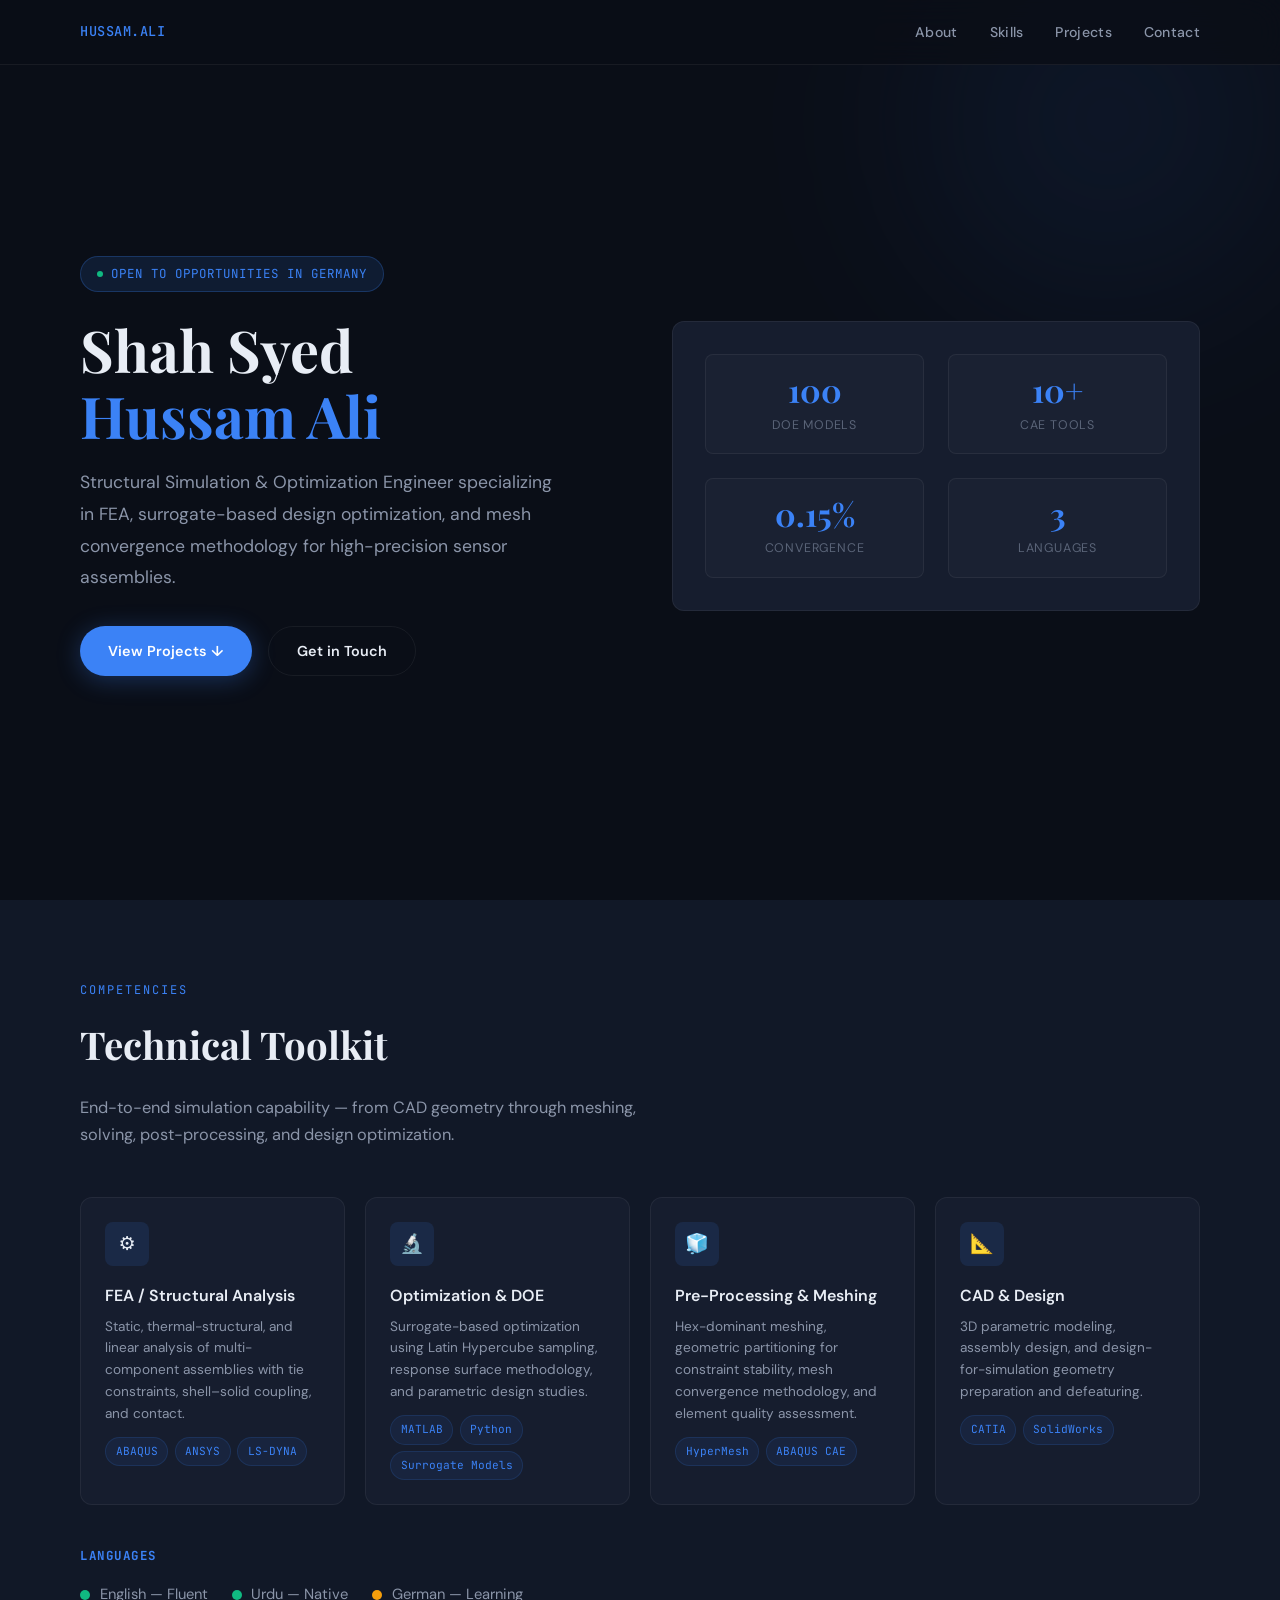
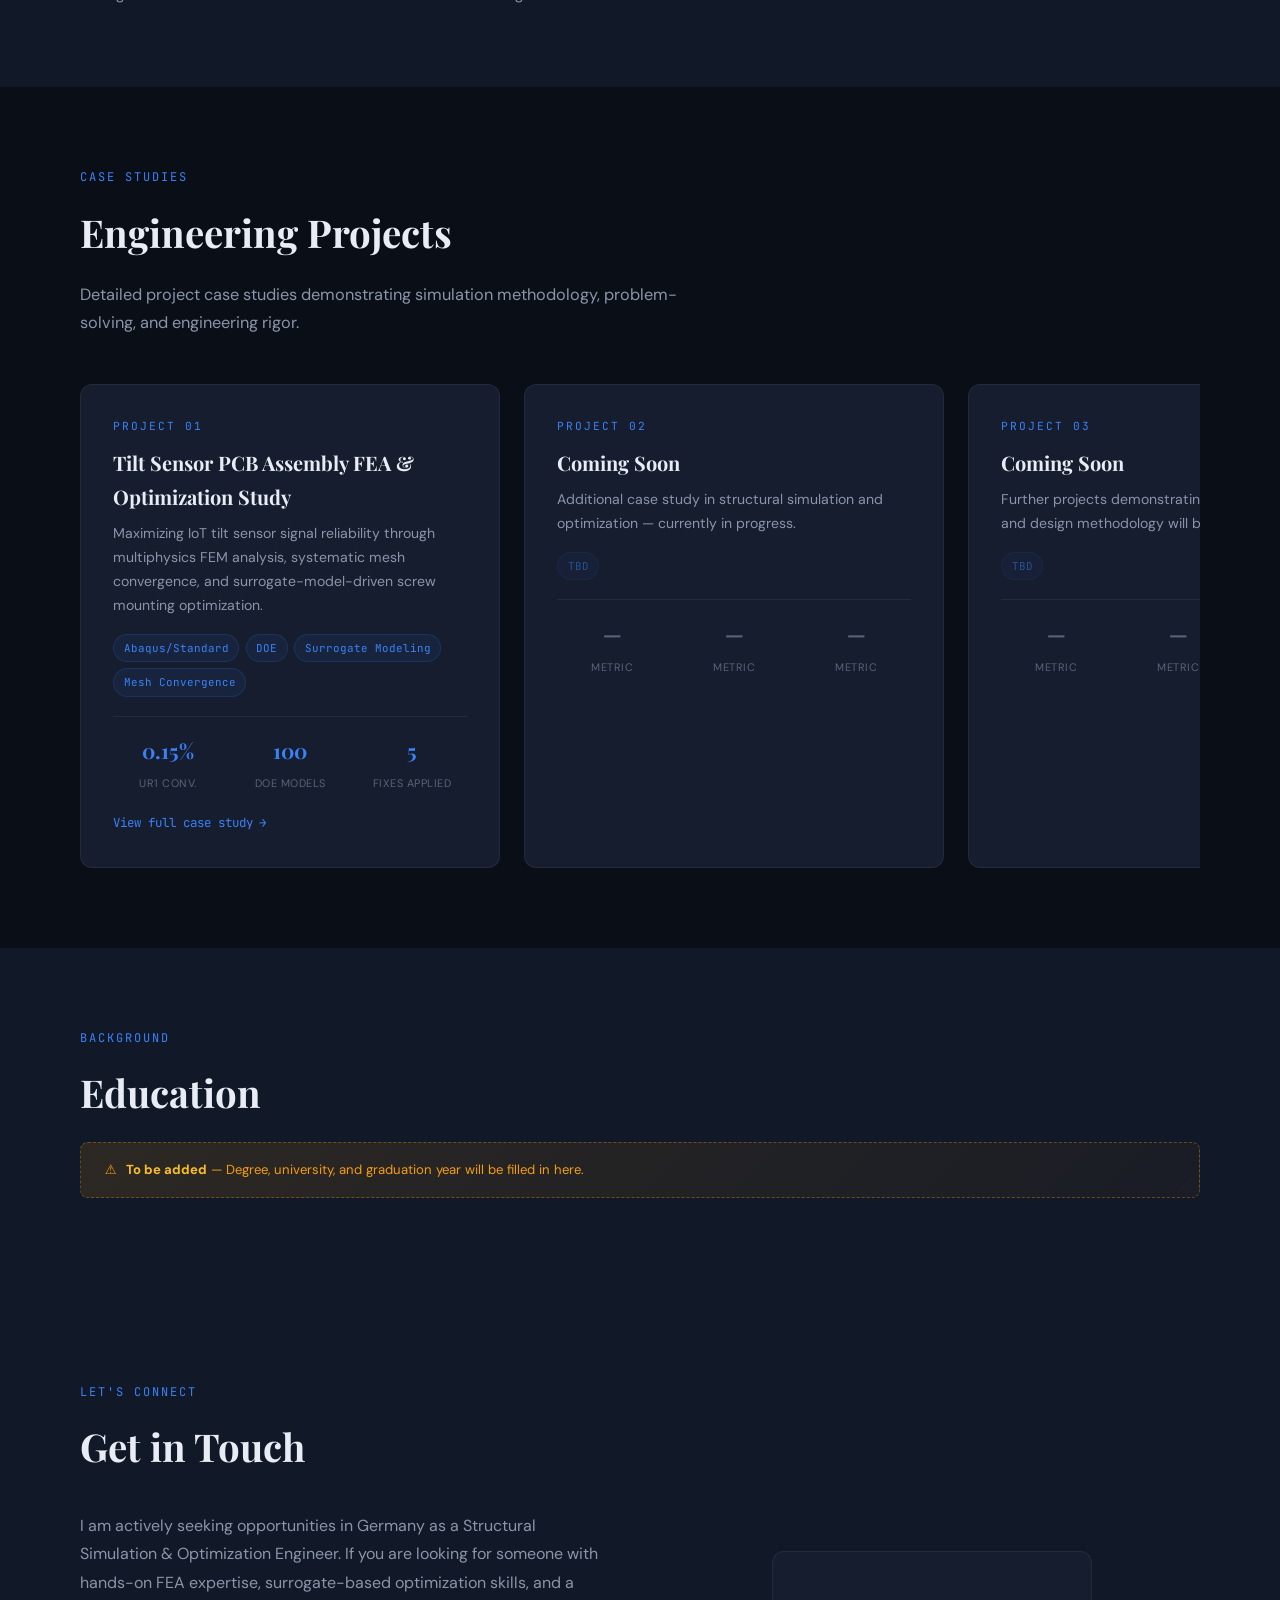
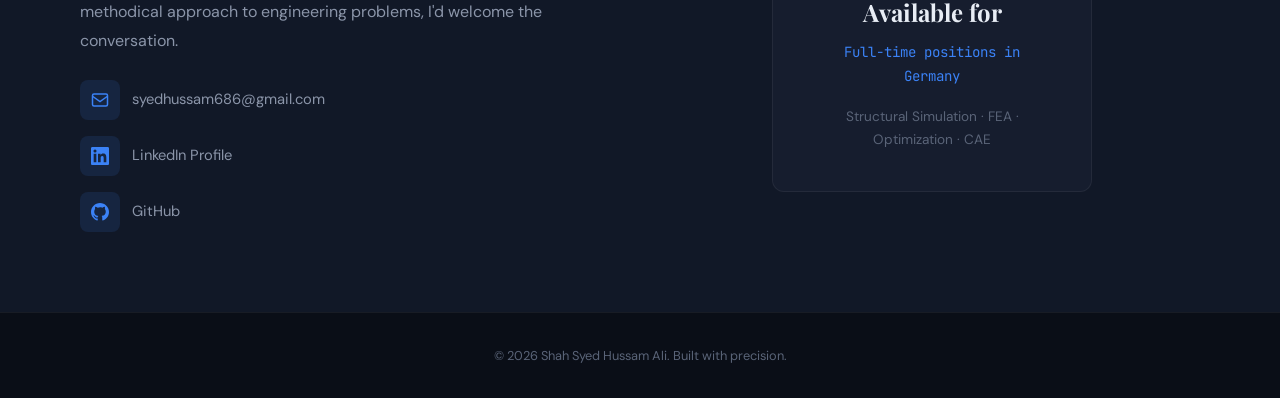
==== commit 2785127c: "Add files via upload" ====
--- a/index.html
+++ b/index.html
@@ -77,6 +77,36 @@
   .nav-links a:hover { color: var(--text-primary); }
   .nav-links a:hover::after { width: 100%; }
 
+  /* ─── NAV DROPDOWN ─── */
+  .nav-dropdown-parent { position: relative; }
+  .nav-dropdown {
+    position: absolute; top: 100%; left: 50%; transform: translateX(-50%);
+    min-width: 220px; background: rgba(22,29,46,0.96);
+    backdrop-filter: blur(16px); -webkit-backdrop-filter: blur(16px);
+    border: 1px solid var(--border); border-radius: var(--radius-sm);
+    padding: 0.5rem 0; opacity: 0; visibility: hidden;
+    transform: translateX(-50%) translateY(8px);
+    transition: opacity 0.25s ease, transform 0.25s ease, visibility 0.25s;
+    box-shadow: 0 8px 32px rgba(0,0,0,0.4);
+  }
+  .nav-dropdown-parent:hover .nav-dropdown {
+    opacity: 1; visibility: visible;
+    transform: translateX(-50%) translateY(0);
+  }
+  .nav-dropdown a {
+    display: block; padding: 0.55rem 1.2rem; font-size: 0.82rem;
+    color: var(--text-secondary); text-decoration: none;
+    transition: background 0.2s, color 0.2s;
+    white-space: nowrap;
+  }
+  .nav-dropdown a:hover { background: var(--accent-dim); color: var(--accent); }
+  .nav-dropdown a::after { display: none; }
+  .nav-dropdown a:first-child {
+    font-weight: 600; color: var(--text-primary);
+    border-bottom: 1px solid var(--border); margin-bottom: 0.25rem;
+    padding-bottom: 0.65rem;
+  }
+
   /* ─── HERO ─── */
   .hero {
     min-height: 100vh; display: flex; align-items: center;
@@ -214,133 +244,77 @@
     border: 1px solid rgba(59,130,246,0.15); color: var(--accent);
   }
 
-  /* ─── PROJECT ─── */
-  .project-card {
-    background: var(--bg-card); border: 1px solid var(--border);
-    border-radius: var(--radius); overflow: hidden;
-    transition: all var(--transition);
-  }
-  .project-card:hover { border-color: var(--border-accent); }
-  .project-header {
-    padding: 2.5rem 2.5rem 1.5rem;
-    border-bottom: 1px solid var(--border);
-  }
-  .project-number {
-    font-family: var(--font-mono); font-size: 0.72rem; color: var(--accent);
-    letter-spacing: 2px; text-transform: uppercase; margin-bottom: 0.5rem;
-  }
-  .project-header h3 {
-    font-family: var(--font-display); font-size: 1.6rem; font-weight: 700;
-    margin-bottom: 0.6rem;
-  }
-  .project-header .tagline {
-    color: var(--text-secondary); font-size: 0.95rem;
-  }
-  .project-body { padding: 2rem 2.5rem 2.5rem; }
-
-  .project-overview {
-    display: grid; grid-template-columns: 1fr 1fr; gap: 2rem;
-    margin-bottom: 2.5rem;
-  }
-  .overview-block h4 {
-    font-size: 0.78rem; font-family: var(--font-mono); color: var(--accent);
-    letter-spacing: 1.5px; text-transform: uppercase; margin-bottom: 0.6rem;
-  }
-  .overview-block p {
-    font-size: 0.92rem; color: var(--text-secondary); line-height: 1.7;
-  }
-
-  .project-phases { margin-top: 2rem; }
-  .phase {
-    display: grid; grid-template-columns: 48px 1fr;
-    gap: 1.25rem; margin-bottom: 2rem; position: relative;
-  }
-  .phase:not(:last-child)::after {
-    content: ''; position: absolute; left: 23px; top: 48px;
-    width: 2px; height: calc(100% - 16px);
-    background: linear-gradient(to bottom, var(--accent) 0%, var(--border) 100%);
-  }
-  .phase-dot {
-    width: 48px; height: 48px; border-radius: 50%;
-    background: var(--accent-dim); border: 2px solid var(--accent);
-    display: flex; align-items: center; justify-content: center;
-    font-family: var(--font-mono); font-size: 0.85rem; font-weight: 600;
-    color: var(--accent); flex-shrink: 0;
-  }
-  .phase-content h4 {
-    font-size: 1.05rem; font-weight: 600; margin-bottom: 0.35rem;
-  }
-  .phase-content p {
+  /* ─── PROJECT SLIDESHOW ─── */
+  .slideshow-wrapper {
+    position: relative; overflow: hidden; margin-top: 2rem;
+  }
+  .slideshow-track {
+    display: flex; gap: 1.5rem;
+    animation: slideLeft 30s linear infinite;
+  }
+  .slideshow-track:hover { animation-play-state: paused; }
+  @keyframes slideLeft {
+    0% { transform: translateX(0); }
+    100% { transform: translateX(-50%); }
+  }
+  .slide-card {
+    flex: 0 0 420px; background: var(--bg-card);
+    border: 1px solid var(--border); border-radius: var(--radius);
+    padding: 2rem; transition: all var(--transition);
+    cursor: pointer; text-decoration: none; display: block;
+    position: relative; overflow: hidden;
+  }
+  .slide-card::before {
+    content: ''; position: absolute; top: 0; left: 0;
+    width: 100%; height: 3px; background: var(--accent); opacity: 0;
+    transition: opacity var(--transition);
+  }
+  .slide-card:hover { border-color: var(--border-accent); transform: translateY(-6px);
+    box-shadow: 0 12px 40px rgba(0,0,0,0.3);
+  }
+  .slide-card:hover::before { opacity: 1; }
+  .slide-number {
+    font-family: var(--font-mono); font-size: 0.7rem; color: var(--accent);
+    letter-spacing: 2px; text-transform: uppercase; margin-bottom: 0.6rem;
+  }
+  .slide-card h3 {
+    font-family: var(--font-display); font-size: 1.25rem; font-weight: 700;
+    margin-bottom: 0.5rem; color: var(--text-primary);
+  }
+  .slide-card .slide-desc {
     font-size: 0.88rem; color: var(--text-secondary); line-height: 1.7;
-  }
-
-  /* Convergence table */
-  .convergence-section {
-    margin-top: 2.5rem; padding: 2rem;
-    background: rgba(0,0,0,0.2); border-radius: var(--radius);
-    border: 1px solid var(--border);
-  }
-  .convergence-section h4 {
-    font-size: 0.78rem; font-family: var(--font-mono); color: var(--accent);
-    letter-spacing: 1.5px; text-transform: uppercase; margin-bottom: 1.2rem;
-  }
-  .conv-table { width: 100%; border-collapse: collapse; font-size: 0.85rem; }
-  .conv-table th {
-    text-align: left; padding: 0.7rem 1rem;
-    font-family: var(--font-mono); font-size: 0.72rem; font-weight: 500;
-    color: var(--text-muted); letter-spacing: 1px; text-transform: uppercase;
-    border-bottom: 1px solid var(--border);
-  }
-  .conv-table td {
-    padding: 0.65rem 1rem; border-bottom: 1px solid var(--border);
-    color: var(--text-secondary); font-family: var(--font-mono); font-size: 0.82rem;
-  }
-  .conv-table tr:last-child td { border-bottom: none; }
-  .conv-table .converged { color: var(--accent-green); }
-  .conv-table .warning { color: var(--accent-warm); }
-  .conv-table .diverged { color: var(--accent-red); }
-
-  .project-tools {
-    display: flex; flex-wrap: wrap; gap: 0.5rem; margin-top: 2rem;
-    padding-top: 1.5rem; border-top: 1px solid var(--border);
-  }
-  .tool-tag {
-    font-family: var(--font-mono); font-size: 0.72rem; padding: 0.35rem 0.8rem;
-    border-radius: 100px; background: var(--bg-primary);
-    border: 1px solid var(--border); color: var(--text-secondary);
-    transition: all var(--transition);
-  }
-  .tool-tag:hover { border-color: var(--accent); color: var(--accent); }
-
-  /* ─── KEY RESULTS ─── */
-  .results-grid {
-    display: grid; grid-template-columns: repeat(3, 1fr); gap: 1.25rem;
-    margin-top: 2rem;
-  }
-  .result-card {
-    padding: 1.5rem; background: rgba(255,255,255,0.02);
-    border: 1px solid var(--border); border-radius: var(--radius-sm);
-    text-align: center;
-  }
-  .result-card .value {
-    font-family: var(--font-display); font-size: 1.8rem; font-weight: 700;
-    color: var(--accent); line-height: 1.2;
-  }
-  .result-card .label {
-    font-size: 0.78rem; color: var(--text-muted); margin-top: 0.35rem;
-    text-transform: uppercase; letter-spacing: 0.5px;
-  }
-
-  /* ─── ASSEMBLY DIAGRAM ─── */
-  .assembly-diagram {
-    margin: 2rem 0; padding: 2rem; text-align: center;
-    background: rgba(0,0,0,0.25); border-radius: var(--radius);
-    border: 1px solid var(--border);
-  }
-  .assembly-diagram svg { max-width: 100%; height: auto; }
-  .diagram-caption {
-    font-size: 0.78rem; color: var(--text-muted); margin-top: 1rem;
-    font-style: italic;
+    margin-bottom: 1rem;
+  }
+  .slide-tags {
+    display: flex; flex-wrap: wrap; gap: 0.4rem; margin-bottom: 1.2rem;
+  }
+  .slide-tag {
+    font-family: var(--font-mono); font-size: 0.68rem; padding: 0.25rem 0.6rem;
+    border-radius: 100px; background: rgba(59,130,246,0.08);
+    border: 1px solid rgba(59,130,246,0.15); color: var(--accent);
+  }
+  .slide-stats {
+    display: grid; grid-template-columns: repeat(3, 1fr); gap: 0.75rem;
+    padding-top: 1rem; border-top: 1px solid var(--border);
+  }
+  .slide-stat { text-align: center; }
+  .slide-stat .val {
+    font-family: var(--font-display); font-size: 1.3rem; font-weight: 700;
+    color: var(--accent); display: block;
+  }
+  .slide-stat .lbl {
+    font-size: 0.68rem; color: var(--text-muted); text-transform: uppercase;
+    letter-spacing: 0.5px;
+  }
+  .slide-cta {
+    display: inline-flex; align-items: center; gap: 0.4rem;
+    font-family: var(--font-mono); font-size: 0.78rem; color: var(--accent);
+    margin-top: 1rem; text-decoration: none;
+    transition: gap var(--transition);
+  }
+  .slide-card:hover .slide-cta { gap: 0.7rem; }
+  @media (max-width: 768px) {
+    .slide-card { flex: 0 0 320px; padding: 1.5rem; }
   }
 
   /* ─── LANGUAGES ─── */
@@ -430,7 +404,13 @@
     <ul class="nav-links">
       <li><a href="#about">About</a></li>
       <li><a href="#skills">Skills</a></li>
-      <li><a href="#projects">Projects</a></li>
+      <li class="nav-dropdown-parent">
+        <a href="#projects">Projects</a>
+        <div class="nav-dropdown">
+          <a href="#projects">Projects Overview</a>
+          <a href="tilt-sensor.html">Tilt Sensor FEA</a>
+        </div>
+      </li>
       <li><a href="#contact">Contact</a></li>
     </ul>
   </div>
@@ -458,12 +438,12 @@
         <span class="stat-label">DOE Models</span>
       </div>
       <div class="stat-item">
-        <span class="stat-number">8+</span>
+        <span class="stat-number">10+</span>
         <span class="stat-label">CAE Tools</span>
       </div>
       <div class="stat-item">
-        <span class="stat-number">20</span>
-        <span class="stat-label">Tie Constraints</span>
+        <span class="stat-number">0.15%</span>
+        <span class="stat-label">Convergence</span>
       </div>
       <div class="stat-item">
         <span class="stat-number">3</span>
@@ -542,271 +522,124 @@
       Detailed project case studies demonstrating simulation methodology, problem-solving, and engineering rigor.
     </p>
 
-    <!-- ──── PROJECT 1: TILT SENSOR ──── -->
-    <div class="project-card">
-      <div class="project-header">
-        <p class="project-number">Project 01</p>
-        <h3>Tilt Sensor PCB Assembly — FEA Optimization &amp; Mesh Convergence</h3>
-        <p class="tagline">Minimizing MEMS deformation through screw-position optimization and rigorous mesh convergence analysis in Abaqus/Standard</p>
-      </div>
-      <div class="project-body">
-
-        <!-- Overview -->
-        <div class="project-overview">
-          <div class="overview-block">
-            <h4>Problem Statement</h4>
-            <p>A MEMS-based tilt sensor mounted on a multi-layer PCB assembly experiences parasitic rotational deformation due to thermomechanical loading. The deformation at the MEMS center degrades measurement accuracy. The goal: find the optimal screw mounting positions on the large PCB to minimize MEMS rotational displacement (UR1, UR2, UR3).</p>
-          </div>
-          <div class="overview-block">
-            <h4>Assembly</h4>
-            <p>Multi-component assembly: Large PCB (FR-4, C3D8R), Small PCB (FR-4, S4R shells), MEMS sensor (EMC, S4R), ABS housings (C3D10), steel screw cylinders (C3D8R), LoRa module, MCU, and PCB Plus — connected through 20 tie constraints with a critical load path through ABS housing.</p>
-          </div>
-        </div>
-
-        <!-- Assembly Diagram (SVG) -->
-        <div class="assembly-diagram">
-          <svg viewBox="0 0 720 260" xmlns="http://www.w3.org/2000/svg">
-            <!-- Load path arrows -->
-            <defs>
-              <marker id="arrowBlue" markerWidth="8" markerHeight="6" refX="8" refY="3" orient="auto">
-                <polygon points="0 0, 8 3, 0 6" fill="#3b82f6"/>
-              </marker>
-            </defs>
-            <!-- Boxes for components -->
-            <rect x="10" y="90" width="110" height="70" rx="8" fill="rgba(59,130,246,0.1)" stroke="#3b82f6" stroke-width="1.5"/>
-            <text x="65" y="120" text-anchor="middle" fill="#e8edf5" font-family="DM Sans" font-size="13" font-weight="600">Boundary</text>
-            <text x="65" y="138" text-anchor="middle" fill="#8b95a9" font-family="DM Sans" font-size="11">Conditions</text>
-
-            <line x1="120" y1="125" x2="155" y2="125" stroke="#3b82f6" stroke-width="2" marker-end="url(#arrowBlue)"/>
-
-            <rect x="160" y="90" width="110" height="70" rx="8" fill="rgba(59,130,246,0.1)" stroke="#3b82f6" stroke-width="1.5"/>
-            <text x="215" y="120" text-anchor="middle" fill="#e8edf5" font-family="DM Sans" font-size="13" font-weight="600">ABS Housing</text>
-            <text x="215" y="138" text-anchor="middle" fill="#8b95a9" font-family="DM Sans" font-size="11">C3D10 Tet</text>
-
-            <line x1="270" y1="125" x2="305" y2="125" stroke="#3b82f6" stroke-width="2" marker-end="url(#arrowBlue)"/>
-
-            <rect x="310" y="70" width="110" height="50" rx="8" fill="rgba(16,185,129,0.1)" stroke="#10b981" stroke-width="1.5"/>
-            <text x="365" y="95" text-anchor="middle" fill="#e8edf5" font-family="DM Sans" font-size="13" font-weight="600">3 Screws</text>
-            <text x="365" y="110" text-anchor="middle" fill="#8b95a9" font-family="DM Sans" font-size="10">Optimized positions</text>
-
-            <line x1="365" y1="120" x2="365" y2="145" stroke="#10b981" stroke-width="2" marker-end="url(#arrowBlue)"/>
-
-            <rect x="310" y="150" width="110" height="50" rx="8" fill="rgba(59,130,246,0.1)" stroke="#3b82f6" stroke-width="1.5"/>
-            <text x="365" y="175" text-anchor="middle" fill="#e8edf5" font-family="DM Sans" font-size="13" font-weight="600">Large PCB</text>
-            <text x="365" y="192" text-anchor="middle" fill="#8b95a9" font-family="DM Sans" font-size="11">FR-4, C3D8R</text>
-
-            <line x1="420" y1="175" x2="455" y2="175" stroke="#3b82f6" stroke-width="2" marker-end="url(#arrowBlue)"/>
-
-            <rect x="460" y="150" width="110" height="50" rx="8" fill="rgba(59,130,246,0.1)" stroke="#3b82f6" stroke-width="1.5"/>
-            <text x="515" y="175" text-anchor="middle" fill="#e8edf5" font-family="DM Sans" font-size="13" font-weight="600">Small PCB</text>
-            <text x="515" y="192" text-anchor="middle" fill="#8b95a9" font-family="DM Sans" font-size="11">FR-4, S4R Shell</text>
-
-            <line x1="570" y1="175" x2="605" y2="175" stroke="#3b82f6" stroke-width="2" marker-end="url(#arrowBlue)"/>
-
-            <rect x="610" y="140" width="100" height="70" rx="8" fill="rgba(245,158,11,0.12)" stroke="#f59e0b" stroke-width="1.5"/>
-            <text x="660" y="170" text-anchor="middle" fill="#fbbf24" font-family="DM Sans" font-size="13" font-weight="700">MEMS</text>
-            <text x="660" y="188" text-anchor="middle" fill="#8b95a9" font-family="DM Sans" font-size="11">EMC, S4R</text>
-            <text x="660" y="203" text-anchor="middle" fill="#8b95a9" font-family="DM Sans" font-size="10">Monitor: UR1,2,3</text>
-
-            <text x="360" y="30" text-anchor="middle" fill="#5a6478" font-family="JetBrains Mono" font-size="11" letter-spacing="2">LOAD PATH</text>
-            <line x1="250" y1="40" x2="470" y2="40" stroke="#5a6478" stroke-width="0.5"/>
-          </svg>
-          <p class="diagram-caption">Load path: Boundary conditions flow through the ABS housing and screws to the large PCB, then to the small PCB and finally the MEMS sensor.</p>
-        </div>
-
-        <!-- Project Phases -->
-        <h4 style="font-size: 0.78rem; font-family: var(--font-mono); color: var(--accent); letter-spacing: 1.5px; text-transform: uppercase; margin-bottom: 1.5rem; margin-top: 2rem;">Methodology</h4>
-
-        <div class="project-phases">
-          <div class="phase">
-            <div class="phase-dot">1</div>
-            <div class="phase-content">
-              <h4>Parametric DOE — 100 FEA Models</h4>
-              <p>Generated 100 design configurations by varying the X/Y positions of three mounting screws on the large PCB. Each configuration was solved in Abaqus/Standard under identical thermal-structural loading. Rotational displacements (UR1, UR2, UR3) at the MEMS center node were extracted as response quantities.</p>
-            </div>
-          </div>
-          <div class="phase">
-            <div class="phase-dot">2</div>
-            <div class="phase-content">
-              <h4>Surrogate Model Construction</h4>
-              <p>Built a response surface surrogate from the 100-point dataset to map screw positions → MEMS deformation. This enabled rapid evaluation of the full design space and identification of the optimal screw configuration that minimizes parasitic MEMS rotation, improving tilt measurement accuracy.</p>
-            </div>
-          </div>
-          <div class="phase">
-            <div class="phase-dot">3</div>
-            <div class="phase-content">
-              <h4>Mesh Convergence Study — Systematic Debugging</h4>
-              <p>Performed a rigorous mesh convergence analysis on the optimized configuration. Discovered that node-based constraint sets caused silent failures after remeshing — sign reversals and non-physical jumps in results. Diagnosed and resolved through three systematic fixes:</p>
-            </div>
-          </div>
-        </div>
-
-        <!-- Fixes detail -->
-        <div style="margin-left: 4rem; margin-bottom: 2rem;">
-          <div style="padding: 1rem 1.5rem; background: rgba(16,185,129,0.06); border-left: 3px solid #10b981; border-radius: 0 8px 8px 0; margin-bottom: 0.8rem;">
-            <strong style="color: #10b981; font-size: 0.82rem; font-family: var(--font-mono);">FIX 1</strong>
-            <span style="color: var(--text-secondary); font-size: 0.88rem;"> — Replaced node-based cylinder master sets with element-based surfaces + surface-to-surface discretization</span>
-          </div>
-          <div style="padding: 1rem 1.5rem; background: rgba(16,185,129,0.06); border-left: 3px solid #10b981; border-radius: 0 8px 8px 0; margin-bottom: 0.8rem;">
-            <strong style="color: #10b981; font-size: 0.82rem; font-family: var(--font-mono);">FIX 2</strong>
-            <span style="color: var(--text-secondary); font-size: 0.88rem;"> — Replaced node-based MEMS tie sets with geometry-based element surfaces for shell–shell coupling</span>
-          </div>
-          <div style="padding: 1rem 1.5rem; background: rgba(16,185,129,0.06); border-left: 3px solid #10b981; border-radius: 0 8px 8px 0;">
-            <strong style="color: #10b981; font-size: 0.82rem; font-family: var(--font-mono);">FIX 3</strong>
-            <span style="color: var(--text-secondary); font-size: 0.88rem;"> — Geometrically partitioned the large PCB at cylinder footprints, creating dedicated pad surfaces for stable tie behavior across mesh sizes</span>
-          </div>
-        </div>
-
-        <!-- Key Results -->
-        <div class="results-grid">
-          <div class="result-card">
-            <span class="value">100</span>
-            <span class="label">Design Configurations</span>
-          </div>
-          <div class="result-card">
-            <span class="value">&lt;2%</span>
-            <span class="label">Convergence Threshold</span>
-          </div>
-          <div class="result-card">
-            <span class="value">3</span>
-            <span class="label">Constraint Fixes Applied</span>
-          </div>
-        </div>
-
-        <!-- Convergence Tables -->
-        <div class="convergence-section">
-          <h4>Mesh Convergence Results — Post-Fix Data</h4>
-          <p style="font-size: 0.82rem; color: var(--text-muted); margin-bottom: 1.2rem;">Large PCB convergence (small PCB held at 0.5 mm S4R)</p>
-          <table class="conv-table">
-            <thead>
-              <tr>
-                <th>Large PCB</th>
-                <th>UR1 (rad)</th>
-                <th>UR2 (rad)</th>
-                <th>UR1 Δ%</th>
-                <th>UR2 Δ%</th>
-                <th>Status</th>
-              </tr>
-            </thead>
-            <tbody>
-              <tr>
-                <td>1.0 mm</td>
-                <td>3.442E-05</td>
-                <td>−5.962E-05</td>
-                <td>—</td>
-                <td>—</td>
-                <td style="color: var(--text-muted);">Baseline</td>
-              </tr>
-              <tr>
-                <td>0.5 mm</td>
-                <td>2.456E-05</td>
-                <td>−6.351E-05</td>
-                <td class="warning">28.6%</td>
-                <td class="warning">6.5%</td>
-                <td class="warning">Refining</td>
-              </tr>
-              <tr>
-                <td>0.25 mm</td>
-                <td>2.389E-05</td>
-                <td>−6.736E-05</td>
-                <td class="converged">2.7%</td>
-                <td class="warning">6.1%</td>
-                <td class="warning">Partial</td>
-              </tr>
-              <tr>
-                <td>0.125 mm</td>
-                <td>2.113E-05</td>
-                <td>−6.127E-05</td>
-                <td class="diverged">11.6%</td>
-                <td class="diverged">9.0%</td>
-                <td class="diverged">Diverged*</td>
-              </tr>
-            </tbody>
-          </table>
-          <p style="font-size: 0.75rem; color: var(--text-muted); margin-top: 0.8rem;">* Divergence at 0.125 mm traced to un-partitioned ABS–PCB tie footprint — same root cause as pre-Fix 3 cylinder oscillation. Investigation ongoing.</p>
-
-          <p style="font-size: 0.82rem; color: var(--text-muted); margin-bottom: 1.2rem; margin-top: 2rem;">Small PCB convergence (large PCB held at 0.25 mm C3D8R)</p>
-          <table class="conv-table">
-            <thead>
-              <tr>
-                <th>Small PCB</th>
-                <th>UR1 (rad)</th>
-                <th>UR2 (rad)</th>
-                <th>UR1 Δ%</th>
-                <th>UR2 Δ%</th>
-                <th>Status</th>
-              </tr>
-            </thead>
-            <tbody>
-              <tr>
-                <td>1.0 mm</td>
-                <td>2.694E-05</td>
-                <td>−6.300E-05</td>
-                <td class="warning">10.6%</td>
-                <td class="warning">11.6%</td>
-                <td class="warning">Too coarse</td>
-              </tr>
-              <tr>
-                <td>0.5 mm</td>
-                <td>2.389E-05</td>
-                <td>−6.736E-05</td>
-                <td class="converged">1.0%</td>
-                <td class="converged">0.7%</td>
-                <td class="converged">✓ Converged</td>
-              </tr>
-              <tr>
-                <td>0.25 mm</td>
-                <td>2.413E-05</td>
-                <td>−6.780E-05</td>
-                <td>—</td>
-                <td>—</td>
-                <td style="color: var(--text-muted);">Reference</td>
-              </tr>
-            </tbody>
-          </table>
-        </div>
-
-        <!-- Key Insights -->
-        <div style="margin-top: 2rem; padding: 1.5rem; background: rgba(59,130,246,0.06); border: 1px solid rgba(59,130,246,0.15); border-radius: var(--radius-sm);">
-          <h4 style="font-size: 0.82rem; font-family: var(--font-mono); color: var(--accent); margin-bottom: 0.8rem;">Key Engineering Insights</h4>
-          <ul style="list-style: none; padding: 0; display: flex; flex-direction: column; gap: 0.6rem;">
-            <li style="font-size: 0.88rem; color: var(--text-secondary); padding-left: 1.2rem; position: relative;">
-              <span style="position: absolute; left: 0; color: var(--accent);">→</span>
-              Node-based sets are unreliable across remeshing — node IDs change completely, causing silent constraint failures
-            </li>
-            <li style="font-size: 0.88rem; color: var(--text-secondary); padding-left: 1.2rem; position: relative;">
-              <span style="position: absolute; left: 0; color: var(--accent);">→</span>
-              Geometric partitioning at contact footprints is essential for tie stability across mesh refinement levels
-            </li>
-            <li style="font-size: 0.88rem; color: var(--text-secondary); padding-left: 1.2rem; position: relative;">
-              <span style="position: absolute; left: 0; color: var(--accent);">→</span>
-              Isolation runs (refining one component while holding others fixed) are the correct diagnostic methodology
-            </li>
-            <li style="font-size: 0.88rem; color: var(--text-secondary); padding-left: 1.2rem; position: relative;">
-              <span style="position: absolute; left: 0; color: var(--accent);">→</span>
-              Gradual UR2 drift across refinement steps signals tie surface instability rather than mesh density insufficiency
-            </li>
-          </ul>
-        </div>
-
-        <!-- Tools used -->
-        <div class="project-tools">
-          <span class="tool-tag">Abaqus/Standard</span>
-          <span class="tool-tag">3DEXPERIENCE R2018x</span>
-          <span class="tool-tag">MATLAB</span>
-          <span class="tool-tag">Surrogate Modeling</span>
-          <span class="tool-tag">DOE</span>
-          <span class="tool-tag">C3D8R / S4R Elements</span>
-          <span class="tool-tag">Tie Constraints</span>
-          <span class="tool-tag">Thermal-Structural</span>
-        </div>
-      </div>
-    </div>
-
-    <!-- PLACEHOLDER: Future Projects -->
-    <div style="margin-top: 2rem;">
-      <div class="placeholder-banner">
-        ⚠️ <span><strong>More projects coming soon</strong> — additional case studies will be added here as they are completed.</span>
+    <!-- ──── SLIDESHOW ──── -->
+    <div class="slideshow-wrapper">
+      <div class="slideshow-track" id="slideTrack">
+
+        <!-- SLIDE 1: Tilt Sensor -->
+        <a href="tilt-sensor.html" class="slide-card">
+          <p class="slide-number">Project 01</p>
+          <h3>Tilt Sensor PCB Assembly FEA &amp; Optimization Study</h3>
+          <p class="slide-desc">Maximizing IoT tilt sensor signal reliability through multiphysics FEM analysis, systematic mesh convergence, and surrogate-model-driven screw mounting optimization.</p>
+          <div class="slide-tags">
+            <span class="slide-tag">Abaqus/Standard</span>
+            <span class="slide-tag">DOE</span>
+            <span class="slide-tag">Surrogate Modeling</span>
+            <span class="slide-tag">Mesh Convergence</span>
+          </div>
+          <div class="slide-stats">
+            <div class="slide-stat">
+              <span class="val">0.15%</span>
+              <span class="lbl">UR1 Conv.</span>
+            </div>
+            <div class="slide-stat">
+              <span class="val">100</span>
+              <span class="lbl">DOE Models</span>
+            </div>
+            <div class="slide-stat">
+              <span class="val">5</span>
+              <span class="lbl">Fixes Applied</span>
+            </div>
+          </div>
+          <span class="slide-cta">View full case study <span>&#8594;</span></span>
+        </a>
+
+        <!-- SLIDE 2: Coming Soon -->
+        <div class="slide-card" style="opacity: 0.5; cursor: default;">
+          <p class="slide-number">Project 02</p>
+          <h3>Coming Soon</h3>
+          <p class="slide-desc">Additional case study in structural simulation and optimization — currently in progress.</p>
+          <div class="slide-tags">
+            <span class="slide-tag" style="opacity: 0.5;">TBD</span>
+          </div>
+          <div class="slide-stats">
+            <div class="slide-stat"><span class="val" style="color: var(--text-muted);">—</span><span class="lbl">Metric</span></div>
+            <div class="slide-stat"><span class="val" style="color: var(--text-muted);">—</span><span class="lbl">Metric</span></div>
+            <div class="slide-stat"><span class="val" style="color: var(--text-muted);">—</span><span class="lbl">Metric</span></div>
+          </div>
+        </div>
+
+        <!-- SLIDE 3: Coming Soon -->
+        <div class="slide-card" style="opacity: 0.5; cursor: default;">
+          <p class="slide-number">Project 03</p>
+          <h3>Coming Soon</h3>
+          <p class="slide-desc">Further projects demonstrating FEA, optimization, and design methodology will be published here.</p>
+          <div class="slide-tags">
+            <span class="slide-tag" style="opacity: 0.5;">TBD</span>
+          </div>
+          <div class="slide-stats">
+            <div class="slide-stat"><span class="val" style="color: var(--text-muted);">—</span><span class="lbl">Metric</span></div>
+            <div class="slide-stat"><span class="val" style="color: var(--text-muted);">—</span><span class="lbl">Metric</span></div>
+            <div class="slide-stat"><span class="val" style="color: var(--text-muted);">—</span><span class="lbl">Metric</span></div>
+          </div>
+        </div>
+
+        <!-- DUPLICATES for infinite loop -->
+        <a href="tilt-sensor.html" class="slide-card">
+          <p class="slide-number">Project 01</p>
+          <h3>Tilt Sensor PCB Assembly FEA &amp; Optimization Study</h3>
+          <p class="slide-desc">Maximizing IoT tilt sensor signal reliability through multiphysics FEM analysis, systematic mesh convergence, and surrogate-model-driven screw mounting optimization.</p>
+          <div class="slide-tags">
+            <span class="slide-tag">Abaqus/Standard</span>
+            <span class="slide-tag">DOE</span>
+            <span class="slide-tag">Surrogate Modeling</span>
+            <span class="slide-tag">Mesh Convergence</span>
+          </div>
+          <div class="slide-stats">
+            <div class="slide-stat">
+              <span class="val">0.15%</span>
+              <span class="lbl">UR1 Conv.</span>
+            </div>
+            <div class="slide-stat">
+              <span class="val">100</span>
+              <span class="lbl">DOE Models</span>
+            </div>
+            <div class="slide-stat">
+              <span class="val">5</span>
+              <span class="lbl">Fixes Applied</span>
+            </div>
+          </div>
+          <span class="slide-cta">View full case study <span>&#8594;</span></span>
+        </a>
+
+        <div class="slide-card" style="opacity: 0.5; cursor: default;">
+          <p class="slide-number">Project 02</p>
+          <h3>Coming Soon</h3>
+          <p class="slide-desc">Additional case study in structural simulation and optimization — currently in progress.</p>
+          <div class="slide-tags">
+            <span class="slide-tag" style="opacity: 0.5;">TBD</span>
+          </div>
+          <div class="slide-stats">
+            <div class="slide-stat"><span class="val" style="color: var(--text-muted);">—</span><span class="lbl">Metric</span></div>
+            <div class="slide-stat"><span class="val" style="color: var(--text-muted);">—</span><span class="lbl">Metric</span></div>
+            <div class="slide-stat"><span class="val" style="color: var(--text-muted);">—</span><span class="lbl">Metric</span></div>
+          </div>
+        </div>
+
+        <div class="slide-card" style="opacity: 0.5; cursor: default;">
+          <p class="slide-number">Project 03</p>
+          <h3>Coming Soon</h3>
+          <p class="slide-desc">Further projects demonstrating FEA, optimization, and design methodology will be published here.</p>
+          <div class="slide-tags">
+            <span class="slide-tag" style="opacity: 0.5;">TBD</span>
+          </div>
+          <div class="slide-stats">
+            <div class="slide-stat"><span class="val" style="color: var(--text-muted);">—</span><span class="lbl">Metric</span></div>
+            <div class="slide-stat"><span class="val" style="color: var(--text-muted);">—</span><span class="lbl">Metric</span></div>
+            <div class="slide-stat"><span class="val" style="color: var(--text-muted);">—</span><span class="lbl">Metric</span></div>
+          </div>
+        </div>
+
       </div>
     </div>
 
@@ -880,7 +713,7 @@
   });
 }, { threshold: 0.1, rootMargin: '0px 0px -50px 0px' });
 
-document.querySelectorAll('.skill-card, .phase, .result-card, .convergence-section').forEach(el => {
+document.querySelectorAll('.skill-card, .slide-card, .stat-item').forEach(el => {
   el.style.opacity = '0';
   el.style.transform = 'translateY(20px)';
   el.style.transition = 'opacity 0.6s ease, transform 0.6s ease';
@@ -889,7 +722,7 @@
 
 // Override the animation for observed elements
 const styleSheet = document.createElement('style');
-styleSheet.textContent = `.animate-in.skill-card, .animate-in.phase, .animate-in.result-card, .animate-in.convergence-section { opacity: 1 !important; transform: translateY(0) !important; }`;
+styleSheet.textContent = `.animate-in.skill-card, .animate-in.slide-card, .animate-in.stat-item { opacity: 1 !important; transform: translateY(0) !important; }`;
 document.head.appendChild(styleSheet);
 
 // Smooth nav background on scroll
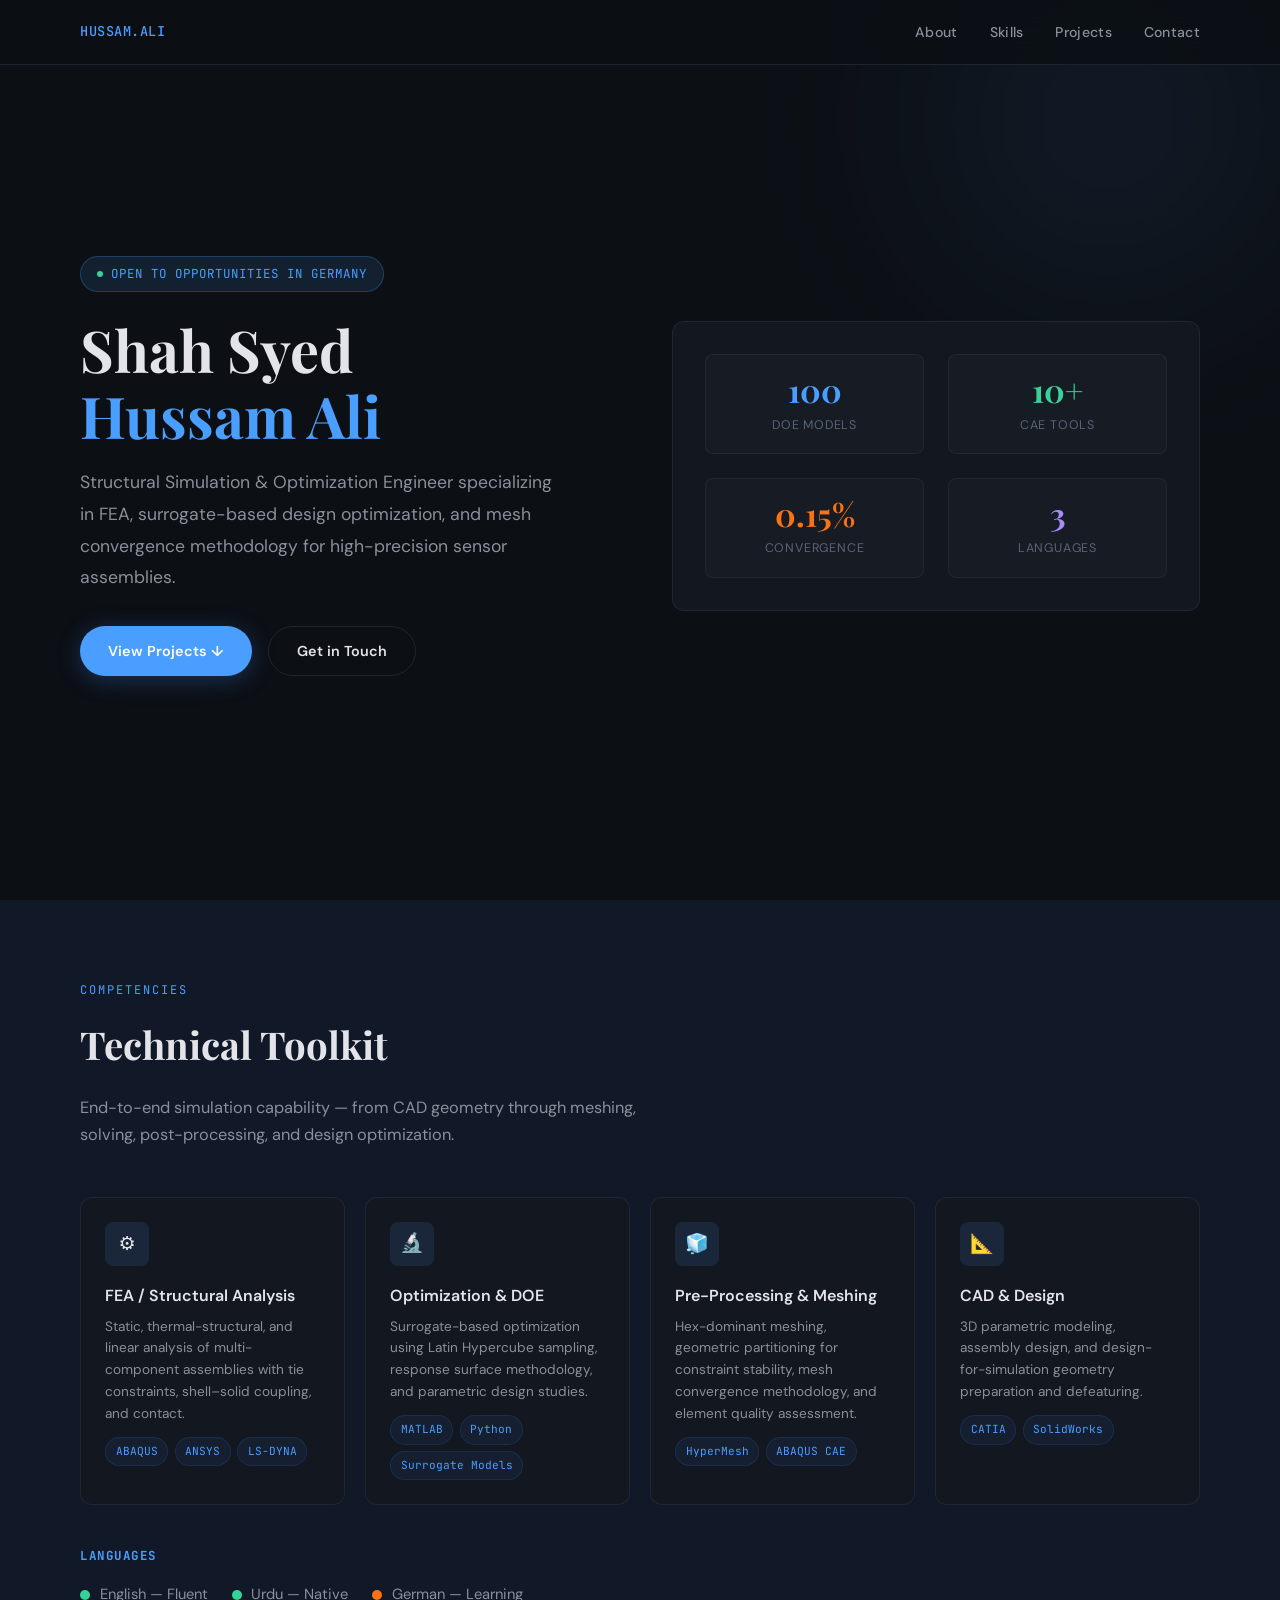
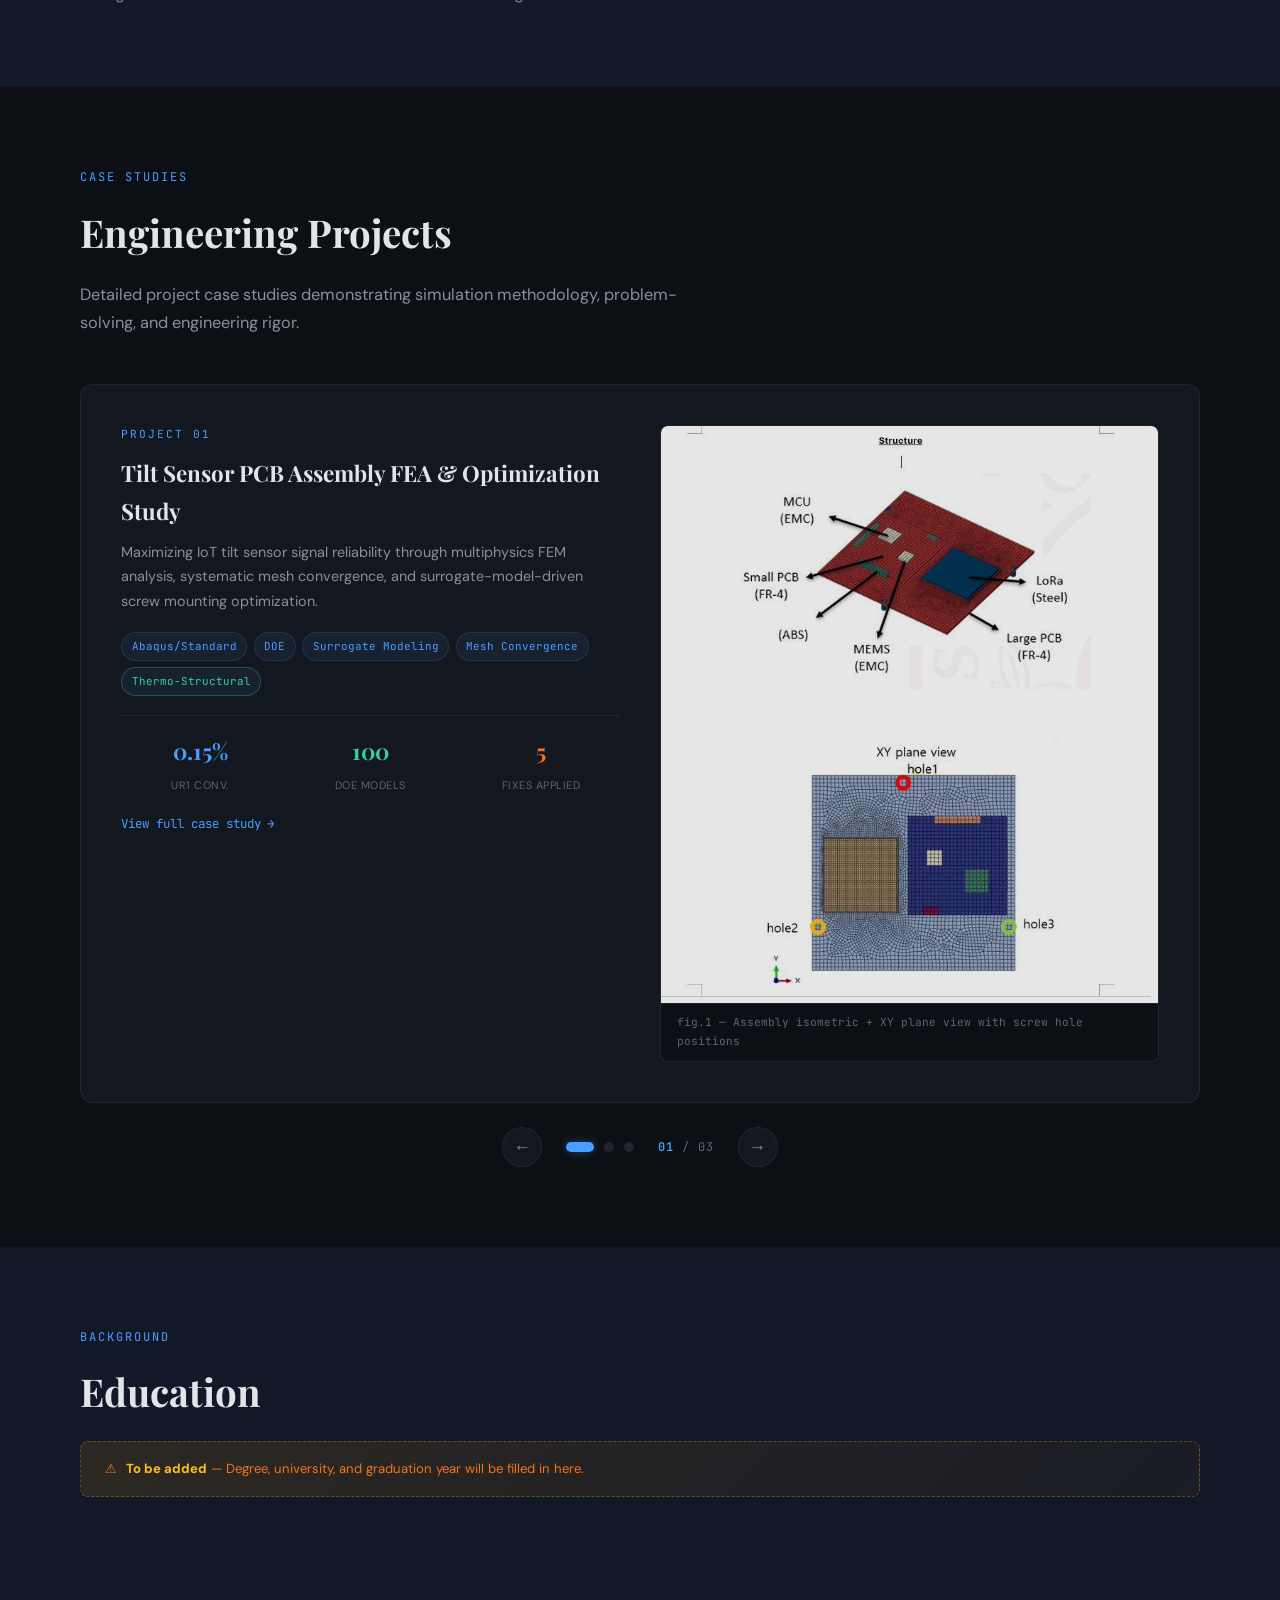
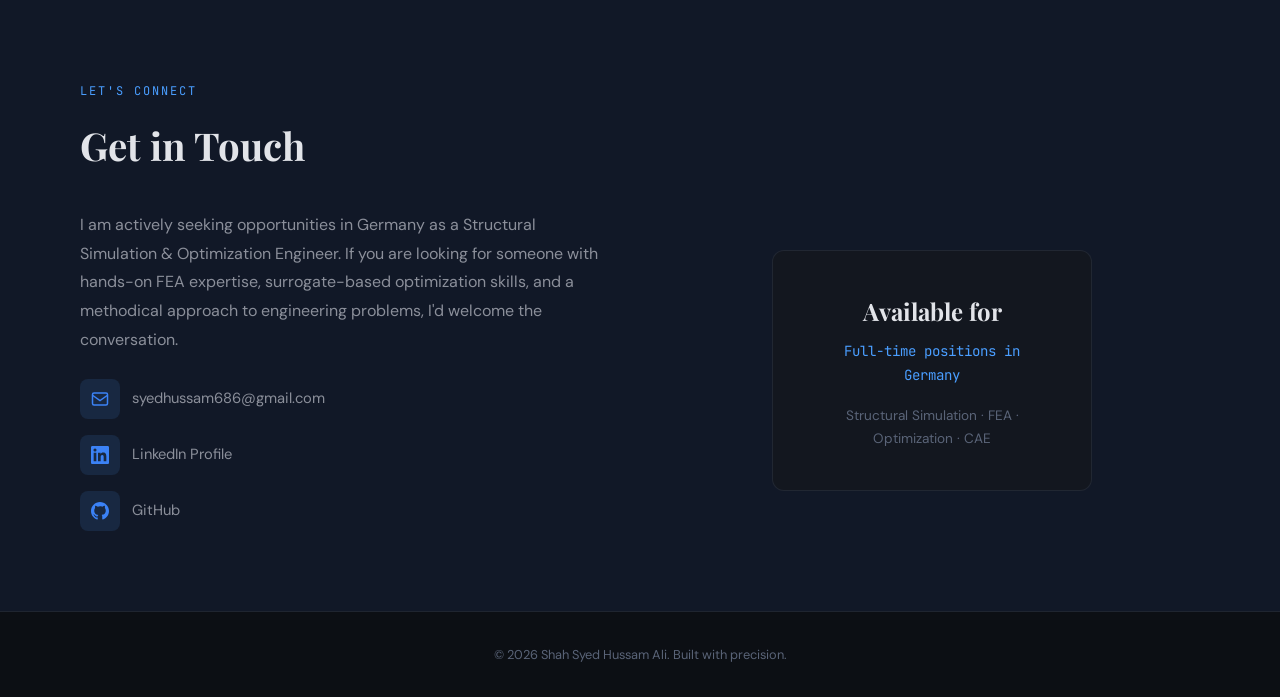
==== commit 8d833562: "Add files via upload" ====
--- a/index.html
+++ b/index.html
@@ -11,21 +11,22 @@
   *,*::before,*::after{box-sizing:border-box;margin:0;padding:0}
 
   :root {
-    --bg-primary: #0a0e17;
+    --bg-primary: #0c0f14;
     --bg-secondary: #111827;
-    --bg-card: #161d2e;
-    --bg-card-hover: #1c2540;
-    --text-primary: #e8edf5;
-    --text-secondary: #8b95a9;
+    --bg-card: #13171f;
+    --bg-card-hover: #1a1f2a;
+    --text-primary: #e2e4e9;
+    --text-secondary: #8b8f9a;
     --text-muted: #5a6478;
-    --accent: #3b82f6;
-    --accent-dim: rgba(59,130,246,0.12);
-    --accent-glow: rgba(59,130,246,0.25);
-    --accent-warm: #f59e0b;
-    --accent-green: #10b981;
+    --accent: #4a9eff;
+    --accent-dim: rgba(74,158,255,0.12);
+    --accent-glow: rgba(74,158,255,0.25);
+    --accent-green: #36d399;
+    --accent-warm: #f97316;
+    --accent-purple: #a78bfa;
     --accent-red: #ef4444;
-    --border: rgba(255,255,255,0.06);
-    --border-accent: rgba(59,130,246,0.25);
+    --border: rgba(37,43,56,0.8);
+    --border-accent: rgba(74,158,255,0.25);
     --font-body: 'DM Sans', system-ui, sans-serif;
     --font-display: 'Playfair Display', Georgia, serif;
     --font-mono: 'JetBrains Mono', monospace;
@@ -189,6 +190,10 @@
     font-family: var(--font-display); font-size: 2rem; font-weight: 700;
     color: var(--accent); display: block; line-height: 1.2;
   }
+  .stat-item:nth-child(1) .stat-number { color: var(--accent); }
+  .stat-item:nth-child(2) .stat-number { color: var(--accent-green); }
+  .stat-item:nth-child(3) .stat-number { color: var(--accent-warm); }
+  .stat-item:nth-child(4) .stat-number { color: var(--accent-purple); }
   .stat-label {
     font-size: 0.78rem; color: var(--text-muted); margin-top: 0.25rem;
     text-transform: uppercase; letter-spacing: 0.8px;
@@ -223,9 +228,13 @@
   }
   .skill-card::before {
     content: ''; position: absolute; top: 0; left: 0;
-    width: 100%; height: 3px; background: var(--accent); opacity: 0;
+    width: 100%; height: 3px; opacity: 0;
     transition: opacity var(--transition);
   }
+  .skill-card:nth-child(1)::before { background: var(--accent); }
+  .skill-card:nth-child(2)::before { background: var(--accent-green); }
+  .skill-card:nth-child(3)::before { background: var(--accent-warm); }
+  .skill-card:nth-child(4)::before { background: var(--accent-purple); }
   .skill-card:hover { border-color: var(--border-accent); transform: translateY(-4px); }
   .skill-card:hover::before { opacity: 1; }
   .skill-icon {
@@ -246,52 +255,59 @@
 
   /* ─── PROJECT SLIDESHOW ─── */
   .slideshow-wrapper {
-    position: relative; overflow: hidden; margin-top: 2rem;
+    position: relative; margin-top: 2rem;
+  }
+  .slideshow-viewport {
+    overflow: hidden; border-radius: var(--radius);
   }
   .slideshow-track {
     display: flex; gap: 1.5rem;
-    animation: slideLeft 30s linear infinite;
-  }
-  .slideshow-track:hover { animation-play-state: paused; }
-  @keyframes slideLeft {
-    0% { transform: translateX(0); }
-    100% { transform: translateX(-50%); }
+    transition: transform 0.5s cubic-bezier(0.4,0,0.2,1);
   }
   .slide-card {
-    flex: 0 0 420px; background: var(--bg-card);
+    flex: 0 0 100%; background: var(--bg-card);
     border: 1px solid var(--border); border-radius: var(--radius);
-    padding: 2rem; transition: all var(--transition);
+    padding: 2.5rem; transition: all var(--transition);
     cursor: pointer; text-decoration: none; display: block;
     position: relative; overflow: hidden;
   }
   .slide-card::before {
     content: ''; position: absolute; top: 0; left: 0;
-    width: 100%; height: 3px; background: var(--accent); opacity: 0;
+    width: 100%; height: 3px; opacity: 0;
     transition: opacity var(--transition);
   }
-  .slide-card:hover { border-color: var(--border-accent); transform: translateY(-6px);
-    box-shadow: 0 12px 40px rgba(0,0,0,0.3);
-  }
+  .slide-card:nth-child(1)::before { background: var(--accent); }
+  .slide-card:nth-child(2)::before { background: var(--accent-green); }
+  .slide-card:nth-child(3)::before { background: var(--accent-purple); }
   .slide-card:hover::before { opacity: 1; }
+  .slide-card:hover {
+    border-color: var(--border-accent);
+    box-shadow: 0 8px 32px rgba(0,0,0,0.3);
+  }
+  .slide-inner {
+    display: grid; grid-template-columns: 1fr 1fr; gap: 2.5rem; align-items: start;
+  }
   .slide-number {
     font-family: var(--font-mono); font-size: 0.7rem; color: var(--accent);
     letter-spacing: 2px; text-transform: uppercase; margin-bottom: 0.6rem;
   }
+  .slide-card:nth-child(2) .slide-number { color: var(--accent-green); }
+  .slide-card:nth-child(3) .slide-number { color: var(--accent-purple); }
   .slide-card h3 {
-    font-family: var(--font-display); font-size: 1.25rem; font-weight: 700;
-    margin-bottom: 0.5rem; color: var(--text-primary);
+    font-family: var(--font-display); font-size: 1.4rem; font-weight: 700;
+    margin-bottom: 0.6rem; color: var(--text-primary);
   }
   .slide-card .slide-desc {
-    font-size: 0.88rem; color: var(--text-secondary); line-height: 1.7;
-    margin-bottom: 1rem;
+    font-size: 0.9rem; color: var(--text-secondary); line-height: 1.7;
+    margin-bottom: 1.2rem;
   }
   .slide-tags {
     display: flex; flex-wrap: wrap; gap: 0.4rem; margin-bottom: 1.2rem;
   }
   .slide-tag {
     font-family: var(--font-mono); font-size: 0.68rem; padding: 0.25rem 0.6rem;
-    border-radius: 100px; background: rgba(59,130,246,0.08);
-    border: 1px solid rgba(59,130,246,0.15); color: var(--accent);
+    border-radius: 100px; background: rgba(74,158,255,0.08);
+    border: 1px solid rgba(74,158,255,0.15); color: var(--accent);
   }
   .slide-stats {
     display: grid; grid-template-columns: repeat(3, 1fr); gap: 0.75rem;
@@ -299,9 +315,12 @@
   }
   .slide-stat { text-align: center; }
   .slide-stat .val {
-    font-family: var(--font-display); font-size: 1.3rem; font-weight: 700;
-    color: var(--accent); display: block;
-  }
+    font-family: var(--font-display); font-size: 1.4rem; font-weight: 700;
+    display: block;
+  }
+  .slide-stat:nth-child(1) .val { color: var(--accent); }
+  .slide-stat:nth-child(2) .val { color: var(--accent-green); }
+  .slide-stat:nth-child(3) .val { color: var(--accent-warm); }
   .slide-stat .lbl {
     font-size: 0.68rem; color: var(--text-muted); text-transform: uppercase;
     letter-spacing: 0.5px;
@@ -313,8 +332,62 @@
     transition: gap var(--transition);
   }
   .slide-card:hover .slide-cta { gap: 0.7rem; }
+  .slide-image {
+    border-radius: var(--radius-sm); overflow: hidden;
+    border: 1px solid var(--border); background: var(--bg-primary);
+  }
+  .slide-image img {
+    width: 100%; height: auto; display: block; opacity: 0.9;
+  }
+  .slide-image .img-caption {
+    padding: 0.6rem 1rem; font-family: var(--font-mono);
+    font-size: 0.7rem; color: var(--text-muted);
+    border-top: 1px solid var(--border);
+  }
+
+  /* Slideshow Controls */
+  .slide-controls {
+    display: flex; align-items: center; justify-content: center;
+    gap: 1.5rem; margin-top: 1.5rem;
+  }
+  .slide-arrow {
+    width: 40px; height: 40px; border-radius: 50%;
+    background: var(--bg-card); border: 1px solid var(--border);
+    color: var(--text-secondary); cursor: pointer;
+    display: flex; align-items: center; justify-content: center;
+    transition: all var(--transition); font-size: 1.1rem;
+  }
+  .slide-arrow:hover {
+    border-color: var(--accent); color: var(--accent);
+    background: var(--accent-dim);
+  }
+  .slide-dots {
+    display: flex; gap: 0.6rem; align-items: center;
+  }
+  .slide-dot {
+    width: 10px; height: 10px; border-radius: 50%;
+    background: var(--border); cursor: pointer;
+    transition: all var(--transition); border: none;
+    position: relative;
+  }
+  .slide-dot.active {
+    background: var(--accent); width: 28px; border-radius: 100px;
+    box-shadow: 0 0 10px rgba(74,158,255,0.35);
+  }
+  .slide-dot:nth-child(2).active { background: var(--accent-green); box-shadow: 0 0 10px rgba(54,211,153,0.35); }
+  .slide-dot:nth-child(3).active { background: var(--accent-purple); box-shadow: 0 0 10px rgba(167,139,250,0.35); }
+  .slide-dot:hover:not(.active) { background: var(--text-muted); }
+
+  .slide-counter {
+    font-family: var(--font-mono); font-size: 0.75rem;
+    color: var(--text-muted); letter-spacing: 1px;
+  }
+  .slide-counter .current { color: var(--accent); font-weight: 600; }
+
   @media (max-width: 768px) {
-    .slide-card { flex: 0 0 320px; padding: 1.5rem; }
+    .slide-card { padding: 1.5rem; }
+    .slide-inner { grid-template-columns: 1fr; }
+    .slide-image { order: -1; }
   }
 
   /* ─── LANGUAGES ─── */
@@ -524,122 +597,103 @@
 
     <!-- ──── SLIDESHOW ──── -->
     <div class="slideshow-wrapper">
-      <div class="slideshow-track" id="slideTrack">
-
-        <!-- SLIDE 1: Tilt Sensor -->
-        <a href="tilt-sensor.html" class="slide-card">
-          <p class="slide-number">Project 01</p>
-          <h3>Tilt Sensor PCB Assembly FEA &amp; Optimization Study</h3>
-          <p class="slide-desc">Maximizing IoT tilt sensor signal reliability through multiphysics FEM analysis, systematic mesh convergence, and surrogate-model-driven screw mounting optimization.</p>
-          <div class="slide-tags">
-            <span class="slide-tag">Abaqus/Standard</span>
-            <span class="slide-tag">DOE</span>
-            <span class="slide-tag">Surrogate Modeling</span>
-            <span class="slide-tag">Mesh Convergence</span>
-          </div>
-          <div class="slide-stats">
-            <div class="slide-stat">
-              <span class="val">0.15%</span>
-              <span class="lbl">UR1 Conv.</span>
+      <div class="slideshow-viewport">
+        <div class="slideshow-track" id="slideTrack">
+
+          <!-- SLIDE 1: Tilt Sensor -->
+          <a href="tilt-sensor.html" class="slide-card">
+            <div class="slide-inner">
+              <div>
+                <p class="slide-number">Project 01</p>
+                <h3>Tilt Sensor PCB Assembly FEA &amp; Optimization Study</h3>
+                <p class="slide-desc">Maximizing IoT tilt sensor signal reliability through multiphysics FEM analysis, systematic mesh convergence, and surrogate-model-driven screw mounting optimization.</p>
+                <div class="slide-tags">
+                  <span class="slide-tag">Abaqus/Standard</span>
+                  <span class="slide-tag">DOE</span>
+                  <span class="slide-tag">Surrogate Modeling</span>
+                  <span class="slide-tag">Mesh Convergence</span>
+                  <span class="slide-tag" style="border-color: rgba(54,211,153,0.3); color: var(--accent-green);">Thermo-Structural</span>
+                </div>
+                <div class="slide-stats">
+                  <div class="slide-stat">
+                    <span class="val">0.15%</span>
+                    <span class="lbl">UR1 Conv.</span>
+                  </div>
+                  <div class="slide-stat">
+                    <span class="val">100</span>
+                    <span class="lbl">DOE Models</span>
+                  </div>
+                  <div class="slide-stat">
+                    <span class="val">5</span>
+                    <span class="lbl">Fixes Applied</span>
+                  </div>
+                </div>
+                <span class="slide-cta">View full case study <span>&#8594;</span></span>
+              </div>
+              <div class="slide-image">
+                <img src="[data-uri]" alt="Tilt Sensor PCB Assembly — 3D isometric view with screw positions">
+                <div class="img-caption">fig.1 — Assembly isometric + XY plane view with screw hole positions</div>
+              </div>
             </div>
-            <div class="slide-stat">
-              <span class="val">100</span>
-              <span class="lbl">DOE Models</span>
-            </div>
-            <div class="slide-stat">
-              <span class="val">5</span>
-              <span class="lbl">Fixes Applied</span>
+          </a>
+
+          <!-- SLIDE 2: Coming Soon -->
+          <div class="slide-card" style="opacity: 0.55; cursor: default;">
+            <div class="slide-inner">
+              <div>
+                <p class="slide-number">Project 02</p>
+                <h3>Coming Soon</h3>
+                <p class="slide-desc">Additional case study in structural simulation and optimization — currently in progress.</p>
+                <div class="slide-tags">
+                  <span class="slide-tag" style="opacity: 0.4;">TBD</span>
+                </div>
+                <div class="slide-stats">
+                  <div class="slide-stat"><span class="val" style="color: var(--text-muted);">—</span><span class="lbl">Metric</span></div>
+                  <div class="slide-stat"><span class="val" style="color: var(--text-muted);">—</span><span class="lbl">Metric</span></div>
+                  <div class="slide-stat"><span class="val" style="color: var(--text-muted);">—</span><span class="lbl">Metric</span></div>
+                </div>
+              </div>
+              <div class="slide-image" style="display: flex; align-items: center; justify-content: center; min-height: 200px; background: var(--bg-card-hover);">
+                <p style="color: var(--text-muted); font-family: var(--font-mono); font-size: 0.8rem;">Image placeholder</p>
+              </div>
             </div>
           </div>
-          <span class="slide-cta">View full case study <span>&#8594;</span></span>
-        </a>
-
-        <!-- SLIDE 2: Coming Soon -->
-        <div class="slide-card" style="opacity: 0.5; cursor: default;">
-          <p class="slide-number">Project 02</p>
-          <h3>Coming Soon</h3>
-          <p class="slide-desc">Additional case study in structural simulation and optimization — currently in progress.</p>
-          <div class="slide-tags">
-            <span class="slide-tag" style="opacity: 0.5;">TBD</span>
-          </div>
-          <div class="slide-stats">
-            <div class="slide-stat"><span class="val" style="color: var(--text-muted);">—</span><span class="lbl">Metric</span></div>
-            <div class="slide-stat"><span class="val" style="color: var(--text-muted);">—</span><span class="lbl">Metric</span></div>
-            <div class="slide-stat"><span class="val" style="color: var(--text-muted);">—</span><span class="lbl">Metric</span></div>
-          </div>
-        </div>
-
-        <!-- SLIDE 3: Coming Soon -->
-        <div class="slide-card" style="opacity: 0.5; cursor: default;">
-          <p class="slide-number">Project 03</p>
-          <h3>Coming Soon</h3>
-          <p class="slide-desc">Further projects demonstrating FEA, optimization, and design methodology will be published here.</p>
-          <div class="slide-tags">
-            <span class="slide-tag" style="opacity: 0.5;">TBD</span>
-          </div>
-          <div class="slide-stats">
-            <div class="slide-stat"><span class="val" style="color: var(--text-muted);">—</span><span class="lbl">Metric</span></div>
-            <div class="slide-stat"><span class="val" style="color: var(--text-muted);">—</span><span class="lbl">Metric</span></div>
-            <div class="slide-stat"><span class="val" style="color: var(--text-muted);">—</span><span class="lbl">Metric</span></div>
-          </div>
-        </div>
-
-        <!-- DUPLICATES for infinite loop -->
-        <a href="tilt-sensor.html" class="slide-card">
-          <p class="slide-number">Project 01</p>
-          <h3>Tilt Sensor PCB Assembly FEA &amp; Optimization Study</h3>
-          <p class="slide-desc">Maximizing IoT tilt sensor signal reliability through multiphysics FEM analysis, systematic mesh convergence, and surrogate-model-driven screw mounting optimization.</p>
-          <div class="slide-tags">
-            <span class="slide-tag">Abaqus/Standard</span>
-            <span class="slide-tag">DOE</span>
-            <span class="slide-tag">Surrogate Modeling</span>
-            <span class="slide-tag">Mesh Convergence</span>
-          </div>
-          <div class="slide-stats">
-            <div class="slide-stat">
-              <span class="val">0.15%</span>
-              <span class="lbl">UR1 Conv.</span>
-            </div>
-            <div class="slide-stat">
-              <span class="val">100</span>
-              <span class="lbl">DOE Models</span>
-            </div>
-            <div class="slide-stat">
-              <span class="val">5</span>
-              <span class="lbl">Fixes Applied</span>
+
+          <!-- SLIDE 3: Coming Soon -->
+          <div class="slide-card" style="opacity: 0.55; cursor: default;">
+            <div class="slide-inner">
+              <div>
+                <p class="slide-number">Project 03</p>
+                <h3>Coming Soon</h3>
+                <p class="slide-desc">Further projects demonstrating FEA, optimization, and design methodology will be published here.</p>
+                <div class="slide-tags">
+                  <span class="slide-tag" style="opacity: 0.4;">TBD</span>
+                </div>
+                <div class="slide-stats">
+                  <div class="slide-stat"><span class="val" style="color: var(--text-muted);">—</span><span class="lbl">Metric</span></div>
+                  <div class="slide-stat"><span class="val" style="color: var(--text-muted);">—</span><span class="lbl">Metric</span></div>
+                  <div class="slide-stat"><span class="val" style="color: var(--text-muted);">—</span><span class="lbl">Metric</span></div>
+                </div>
+              </div>
+              <div class="slide-image" style="display: flex; align-items: center; justify-content: center; min-height: 200px; background: var(--bg-card-hover);">
+                <p style="color: var(--text-muted); font-family: var(--font-mono); font-size: 0.8rem;">Image placeholder</p>
+              </div>
             </div>
           </div>
-          <span class="slide-cta">View full case study <span>&#8594;</span></span>
-        </a>
-
-        <div class="slide-card" style="opacity: 0.5; cursor: default;">
-          <p class="slide-number">Project 02</p>
-          <h3>Coming Soon</h3>
-          <p class="slide-desc">Additional case study in structural simulation and optimization — currently in progress.</p>
-          <div class="slide-tags">
-            <span class="slide-tag" style="opacity: 0.5;">TBD</span>
-          </div>
-          <div class="slide-stats">
-            <div class="slide-stat"><span class="val" style="color: var(--text-muted);">—</span><span class="lbl">Metric</span></div>
-            <div class="slide-stat"><span class="val" style="color: var(--text-muted);">—</span><span class="lbl">Metric</span></div>
-            <div class="slide-stat"><span class="val" style="color: var(--text-muted);">—</span><span class="lbl">Metric</span></div>
-          </div>
+
         </div>
-
-        <div class="slide-card" style="opacity: 0.5; cursor: default;">
-          <p class="slide-number">Project 03</p>
-          <h3>Coming Soon</h3>
-          <p class="slide-desc">Further projects demonstrating FEA, optimization, and design methodology will be published here.</p>
-          <div class="slide-tags">
-            <span class="slide-tag" style="opacity: 0.5;">TBD</span>
-          </div>
-          <div class="slide-stats">
-            <div class="slide-stat"><span class="val" style="color: var(--text-muted);">—</span><span class="lbl">Metric</span></div>
-            <div class="slide-stat"><span class="val" style="color: var(--text-muted);">—</span><span class="lbl">Metric</span></div>
-            <div class="slide-stat"><span class="val" style="color: var(--text-muted);">—</span><span class="lbl">Metric</span></div>
-          </div>
+      </div>
+
+      <!-- Controls -->
+      <div class="slide-controls">
+        <button class="slide-arrow" id="prevSlide" aria-label="Previous project">&#8592;</button>
+        <div class="slide-dots" id="slideDots">
+          <button class="slide-dot active" data-index="0" aria-label="Project 1"></button>
+          <button class="slide-dot" data-index="1" aria-label="Project 2"></button>
+          <button class="slide-dot" data-index="2" aria-label="Project 3"></button>
         </div>
-
+        <span class="slide-counter"><span class="current">01</span> / 03</span>
+        <button class="slide-arrow" id="nextSlide" aria-label="Next project">&#8594;</button>
       </div>
     </div>
 
@@ -713,27 +767,71 @@
   });
 }, { threshold: 0.1, rootMargin: '0px 0px -50px 0px' });
 
-document.querySelectorAll('.skill-card, .slide-card, .stat-item').forEach(el => {
+document.querySelectorAll('.skill-card, .stat-item').forEach(el => {
   el.style.opacity = '0';
   el.style.transform = 'translateY(20px)';
   el.style.transition = 'opacity 0.6s ease, transform 0.6s ease';
   observer.observe(el);
 });
 
-// Override the animation for observed elements
 const styleSheet = document.createElement('style');
-styleSheet.textContent = `.animate-in.skill-card, .animate-in.slide-card, .animate-in.stat-item { opacity: 1 !important; transform: translateY(0) !important; }`;
+styleSheet.textContent = `.animate-in.skill-card, .animate-in.stat-item { opacity: 1 !important; transform: translateY(0) !important; }`;
 document.head.appendChild(styleSheet);
 
 // Smooth nav background on scroll
 window.addEventListener('scroll', () => {
   const nav = document.querySelector('nav');
-  if (window.scrollY > 50) {
-    nav.style.background = 'rgba(10,14,23,0.95)';
-  } else {
-    nav.style.background = 'rgba(10,14,23,0.82)';
-  }
+  nav.style.background = window.scrollY > 50 ? 'rgba(12,15,20,0.95)' : 'rgba(12,15,20,0.82)';
 });
+
+// ── Project Slideshow ──
+(function() {
+  const track = document.getElementById('slideTrack');
+  const dots = document.querySelectorAll('.slide-dot');
+  const counter = document.querySelector('.slide-counter .current');
+  const prevBtn = document.getElementById('prevSlide');
+  const nextBtn = document.getElementById('nextSlide');
+  const totalSlides = dots.length;
+  let current = 0;
+  let autoTimer;
+
+  function goTo(index) {
+    current = ((index % totalSlides) + totalSlides) % totalSlides;
+    const gap = 24;
+    track.style.transform = 'translateX(calc(-' + current * 100 + '% - ' + current * gap + 'px))';
+    dots.forEach(function(d, i) { d.classList.toggle('active', i === current); });
+    counter.textContent = String(current + 1).padStart(2, '0');
+    resetAuto();
+  }
+
+  function resetAuto() {
+    clearInterval(autoTimer);
+    autoTimer = setInterval(function() { goTo(current + 1); }, 6000);
+  }
+
+  prevBtn.addEventListener('click', function() { goTo(current - 1); });
+  nextBtn.addEventListener('click', function() { goTo(current + 1); });
+  dots.forEach(function(dot) {
+    dot.addEventListener('click', function() { goTo(+dot.dataset.index); });
+  });
+
+  // Keyboard navigation
+  document.addEventListener('keydown', function(e) {
+    if (e.key === 'ArrowLeft') goTo(current - 1);
+    if (e.key === 'ArrowRight') goTo(current + 1);
+  });
+
+  // Touch/swipe support
+  var touchStart = 0;
+  var viewport = track.parentElement;
+  viewport.addEventListener('touchstart', function(e) { touchStart = e.touches[0].clientX; }, { passive: true });
+  viewport.addEventListener('touchend', function(e) {
+    var diff = touchStart - e.changedTouches[0].clientX;
+    if (Math.abs(diff) > 50) goTo(current + (diff > 0 ? 1 : -1));
+  });
+
+  resetAuto();
+})();
 </script>
 </body>
 </html>
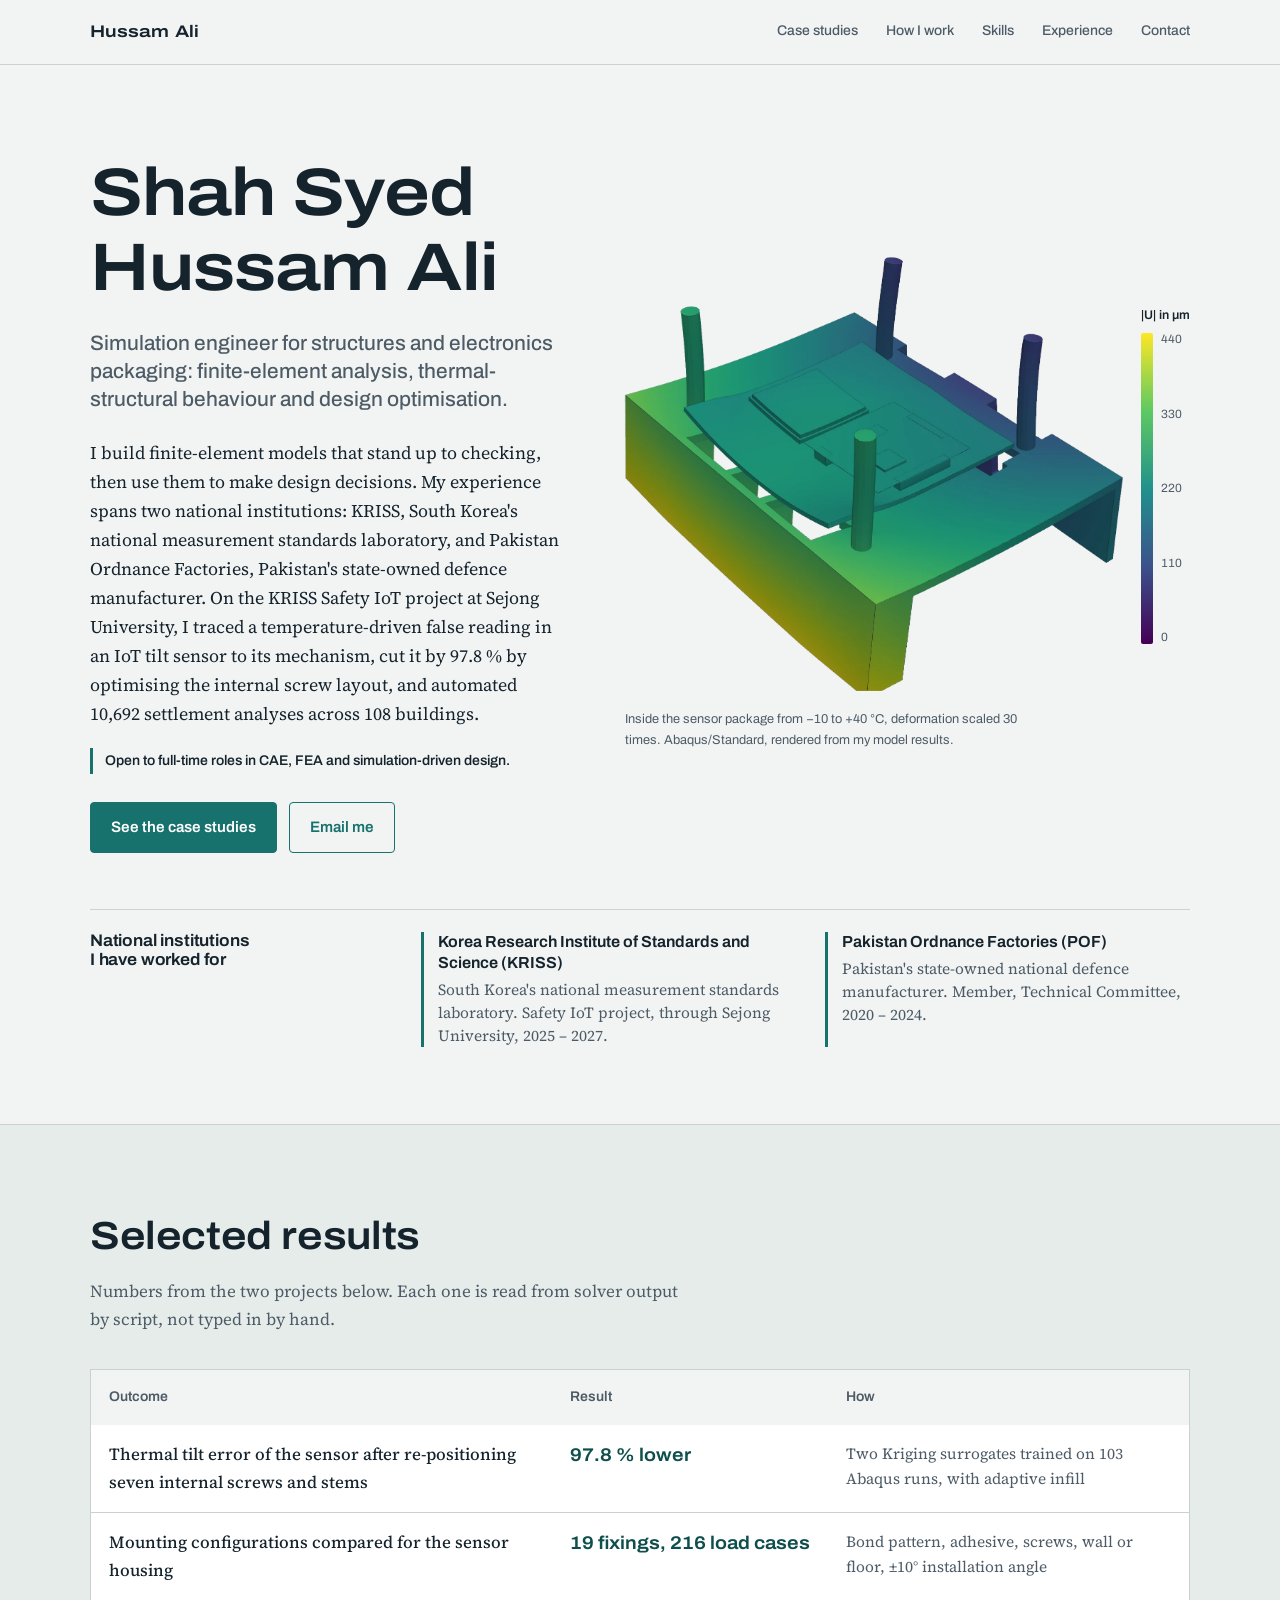
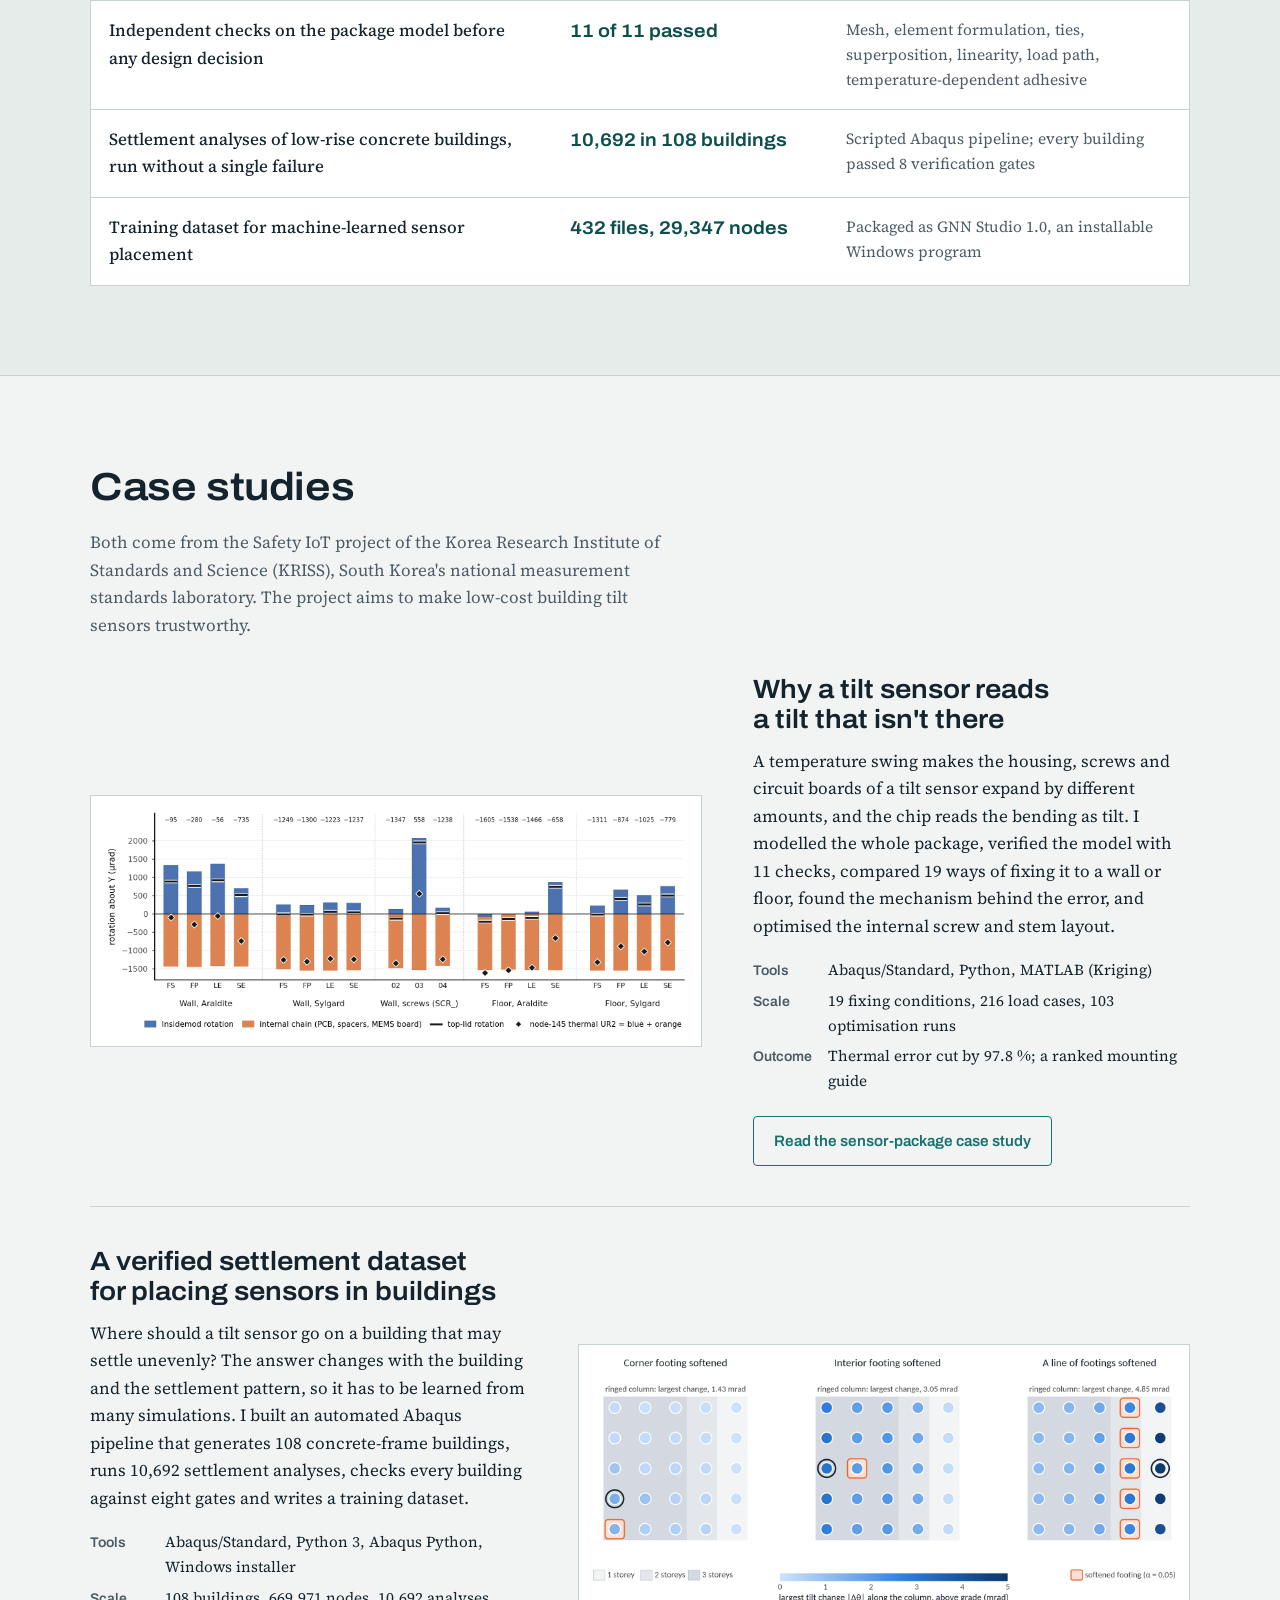
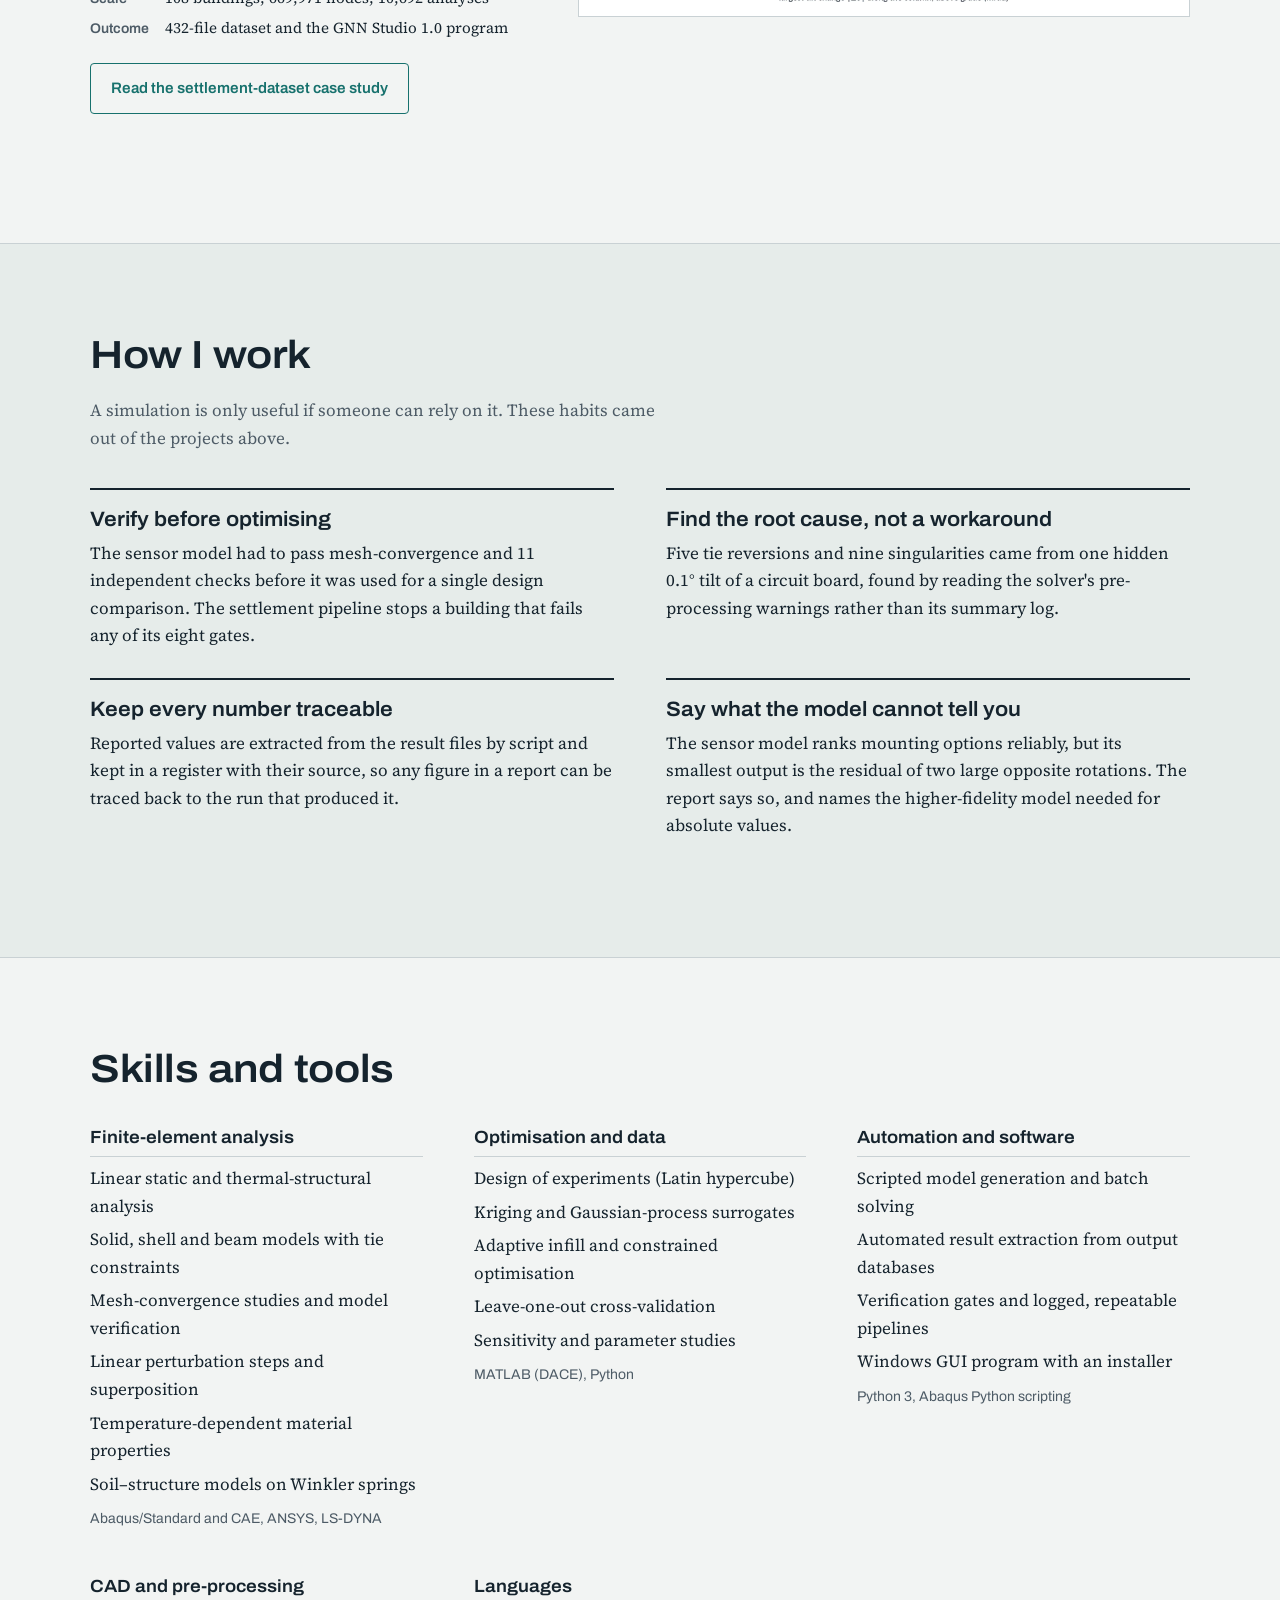
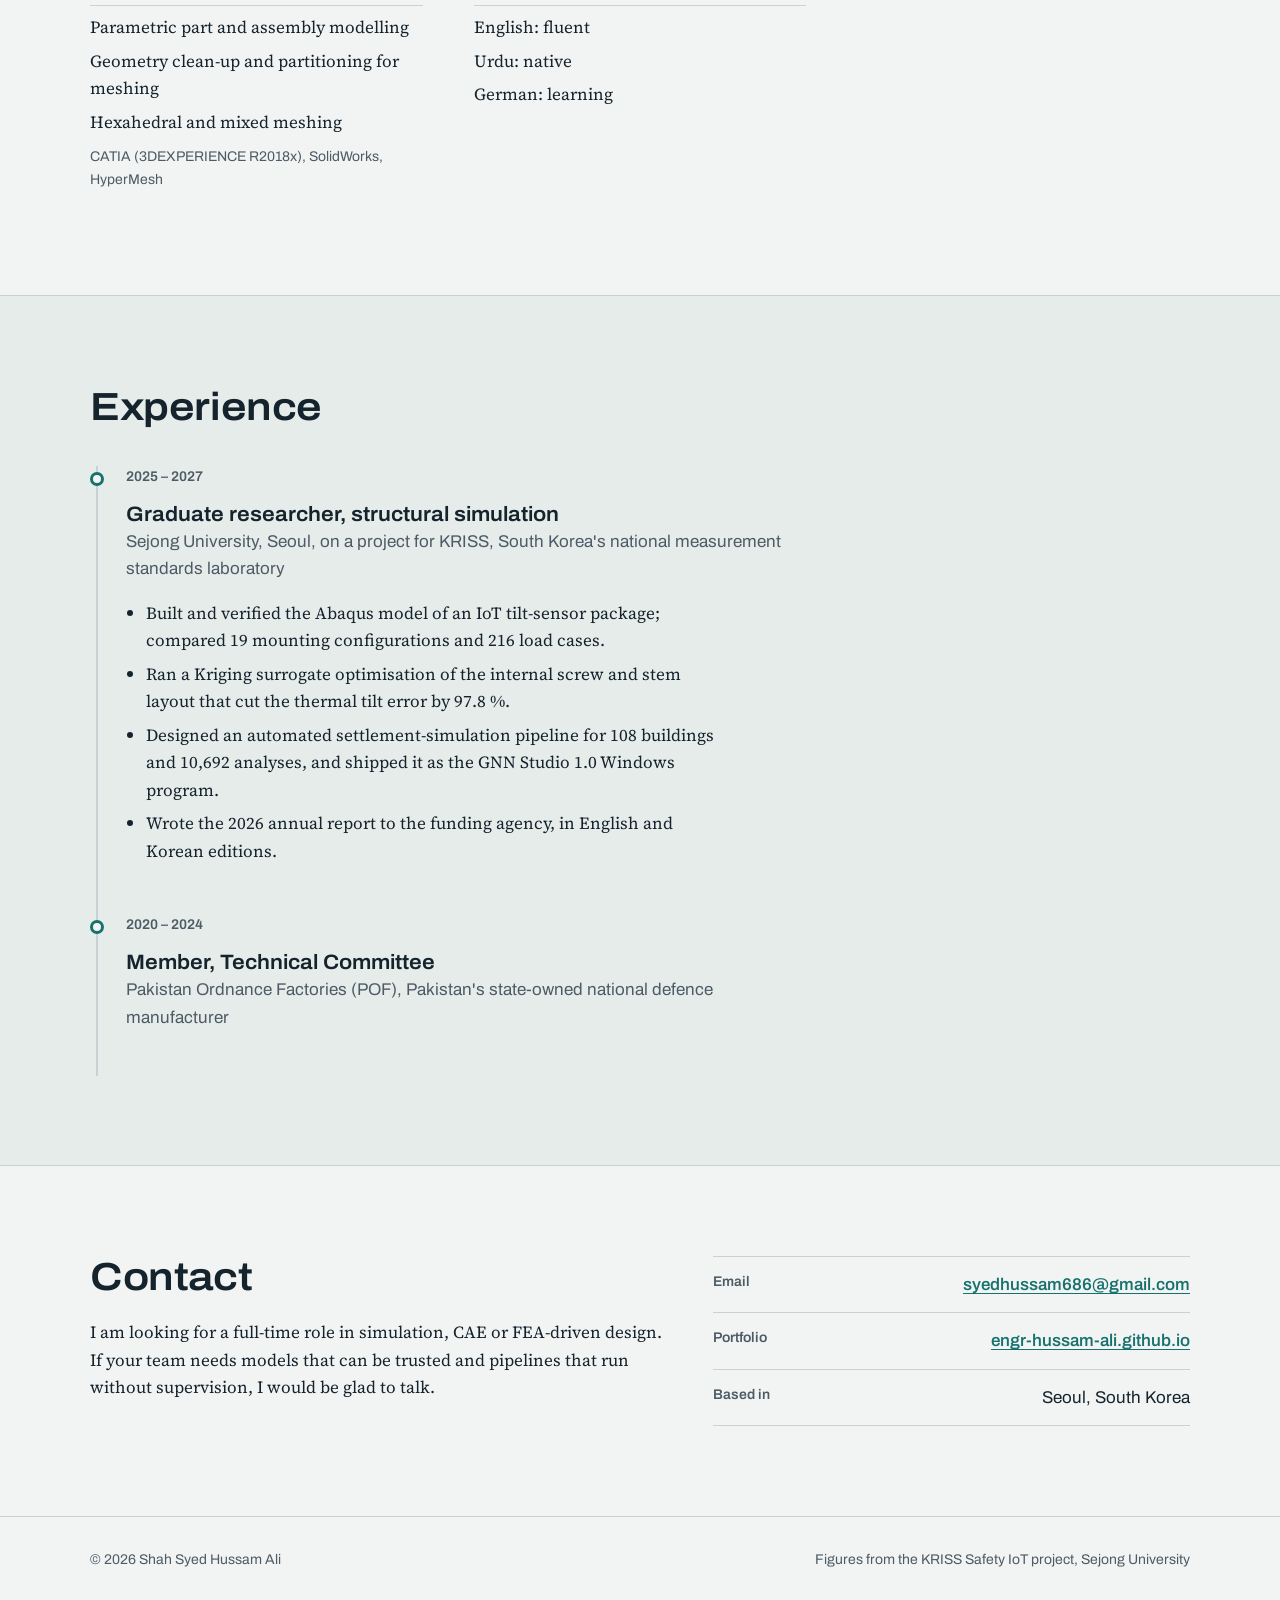
==== commit 783c1701: "﻿Rebuild portfolio: new design, two case studies, national institutions, self-hosted fonts Co-Author" ====
--- a/index.html
+++ b/index.html
@@ -1,837 +1,287 @@
-<!DOCTYPE html>
+<!doctype html>
 <html lang="en">
 <head>
-<meta charset="UTF-8">
-<meta name="viewport" content="width=device-width, initial-scale=1.0">
-<title>Shah Syed Hussam Ali — Structural Simulation & Optimization Engineer</title>
-<meta name="description" content="Portfolio of Shah Syed Hussam Ali — Structural Simulation & Optimization Engineer specializing in FEA, Abaqus, surrogate modeling, and design optimization.">
-<link rel="preconnect" href="https://fonts.googleapis.com">
-<link href="https://fonts.googleapis.com/css2?family=DM+Sans:ital,opsz,wght@0,9..40,300;0,9..40,400;0,9..40,500;0,9..40,600;0,9..40,700;1,9..40,300;1,9..40,400&family=JetBrains+Mono:wght@400;500&family=Playfair+Display:wght@600;700;800&display=swap" rel="stylesheet">
-<style>
-  *,*::before,*::after{box-sizing:border-box;margin:0;padding:0}
-
-  :root {
-    --bg-primary: #0c0f14;
-    --bg-secondary: #111827;
-    --bg-card: #13171f;
-    --bg-card-hover: #1a1f2a;
-    --text-primary: #e2e4e9;
-    --text-secondary: #8b8f9a;
-    --text-muted: #5a6478;
-    --accent: #4a9eff;
-    --accent-dim: rgba(74,158,255,0.12);
-    --accent-glow: rgba(74,158,255,0.25);
-    --accent-green: #36d399;
-    --accent-warm: #f97316;
-    --accent-purple: #a78bfa;
-    --accent-red: #ef4444;
-    --border: rgba(37,43,56,0.8);
-    --border-accent: rgba(74,158,255,0.25);
-    --font-body: 'DM Sans', system-ui, sans-serif;
-    --font-display: 'Playfair Display', Georgia, serif;
-    --font-mono: 'JetBrains Mono', monospace;
-    --radius: 12px;
-    --radius-sm: 8px;
-    --transition: 0.3s cubic-bezier(0.4,0,0.2,1);
-  }
-
-  html { scroll-behavior: smooth; }
-
-  body {
-    font-family: var(--font-body);
-    background: var(--bg-primary);
-    color: var(--text-primary);
-    line-height: 1.7;
-    -webkit-font-smoothing: antialiased;
-    overflow-x: hidden;
-  }
-
-  /* ─── NAV ─── */
-  nav {
-    position: fixed; top: 0; left: 0; right: 0; z-index: 100;
-    background: rgba(10,14,23,0.82);
-    backdrop-filter: blur(20px);
-    border-bottom: 1px solid var(--border);
-    padding: 0 2rem;
-    transition: var(--transition);
-  }
-  .nav-inner {
-    max-width: 1120px; margin: 0 auto;
-    display: flex; justify-content: space-between; align-items: center;
-    height: 64px;
-  }
-  .nav-logo {
-    font-family: var(--font-mono); font-size: 0.85rem; font-weight: 500;
-    color: var(--accent); letter-spacing: 0.5px; text-decoration: none;
-  }
-  .nav-links { display: flex; gap: 2rem; list-style: none; }
-  .nav-links a {
-    color: var(--text-secondary); text-decoration: none; font-size: 0.88rem;
-    font-weight: 500; letter-spacing: 0.3px; transition: color var(--transition);
-    position: relative;
-  }
-  .nav-links a::after {
-    content: ''; position: absolute; bottom: -4px; left: 0;
-    width: 0; height: 2px; background: var(--accent);
-    transition: width var(--transition);
-  }
-  .nav-links a:hover { color: var(--text-primary); }
-  .nav-links a:hover::after { width: 100%; }
-
-  /* ─── NAV DROPDOWN ─── */
-  .nav-dropdown-parent { position: relative; }
-  .nav-dropdown {
-    position: absolute; top: 100%; left: 50%; transform: translateX(-50%);
-    min-width: 220px; background: rgba(22,29,46,0.96);
-    backdrop-filter: blur(16px); -webkit-backdrop-filter: blur(16px);
-    border: 1px solid var(--border); border-radius: var(--radius-sm);
-    padding: 0.5rem 0; opacity: 0; visibility: hidden;
-    transform: translateX(-50%) translateY(8px);
-    transition: opacity 0.25s ease, transform 0.25s ease, visibility 0.25s;
-    box-shadow: 0 8px 32px rgba(0,0,0,0.4);
-  }
-  .nav-dropdown-parent:hover .nav-dropdown {
-    opacity: 1; visibility: visible;
-    transform: translateX(-50%) translateY(0);
-  }
-  .nav-dropdown a {
-    display: block; padding: 0.55rem 1.2rem; font-size: 0.82rem;
-    color: var(--text-secondary); text-decoration: none;
-    transition: background 0.2s, color 0.2s;
-    white-space: nowrap;
-  }
-  .nav-dropdown a:hover { background: var(--accent-dim); color: var(--accent); }
-  .nav-dropdown a::after { display: none; }
-  .nav-dropdown a:first-child {
-    font-weight: 600; color: var(--text-primary);
-    border-bottom: 1px solid var(--border); margin-bottom: 0.25rem;
-    padding-bottom: 0.65rem;
-  }
-
-  /* ─── HERO ─── */
-  .hero {
-    min-height: 100vh; display: flex; align-items: center;
-    padding: 6rem 2rem 4rem;
-    position: relative; overflow: hidden;
-  }
-  .hero::before {
-    content: ''; position: absolute; top: -20%; right: -10%;
-    width: 600px; height: 600px; border-radius: 50%;
-    background: radial-gradient(circle, var(--accent-glow) 0%, transparent 70%);
-    filter: blur(80px); opacity: 0.4; pointer-events: none;
-  }
-  .hero-inner {
-    max-width: 1120px; margin: 0 auto; width: 100%;
-    display: grid; grid-template-columns: 1fr 1fr; gap: 4rem; align-items: center;
-  }
-  .hero-tag {
-    display: inline-flex; align-items: center; gap: 0.5rem;
-    font-family: var(--font-mono); font-size: 0.78rem; color: var(--accent);
-    letter-spacing: 1px; text-transform: uppercase; margin-bottom: 1.5rem;
-    padding: 0.4rem 1rem; border: 1px solid var(--border-accent);
-    border-radius: 100px; background: var(--accent-dim);
-  }
-  .hero-tag .dot {
-    width: 6px; height: 6px; border-radius: 50%; background: var(--accent-green);
-    animation: pulse-dot 2s infinite;
-  }
-  @keyframes pulse-dot {
-    0%,100% { opacity: 1; } 50% { opacity: 0.3; }
-  }
-  .hero h1 {
-    font-family: var(--font-display); font-size: clamp(2.4rem, 5vw, 3.6rem);
-    font-weight: 700; line-height: 1.15; margin-bottom: 1.2rem;
-    color: var(--text-primary);
-  }
-  .hero h1 span { color: var(--accent); }
-  .hero-subtitle {
-    font-size: 1.1rem; color: var(--text-secondary); max-width: 480px;
-    margin-bottom: 2rem; line-height: 1.8;
-  }
-  .hero-cta { display: flex; gap: 1rem; flex-wrap: wrap; }
-  .btn {
-    display: inline-flex; align-items: center; gap: 0.5rem;
-    padding: 0.75rem 1.75rem; border-radius: 100px; font-size: 0.9rem;
-    font-weight: 600; text-decoration: none; transition: all var(--transition);
-    cursor: pointer; border: none; font-family: var(--font-body);
-  }
-  .btn-primary {
-    background: var(--accent); color: #fff;
-    box-shadow: 0 4px 24px rgba(59,130,246,0.3);
-  }
-  .btn-primary:hover {
-    background: #2563eb; transform: translateY(-2px);
-    box-shadow: 0 8px 32px rgba(59,130,246,0.4);
-  }
-  .btn-outline {
-    background: transparent; color: var(--text-primary);
-    border: 1px solid var(--border);
-  }
-  .btn-outline:hover { border-color: var(--accent); color: var(--accent); }
-
-  /* Hero right - stats card */
-  .hero-stats-card {
-    background: var(--bg-card); border: 1px solid var(--border);
-    border-radius: var(--radius); padding: 2rem;
-    display: grid; grid-template-columns: 1fr 1fr; gap: 1.5rem;
-  }
-  .stat-item {
-    text-align: center; padding: 1rem;
-    border-radius: var(--radius-sm);
-    background: rgba(255,255,255,0.02);
-    border: 1px solid var(--border);
-    transition: all var(--transition);
-  }
-  .stat-item:hover {
-    border-color: var(--border-accent);
-    background: var(--accent-dim);
-  }
-  .stat-number {
-    font-family: var(--font-display); font-size: 2rem; font-weight: 700;
-    color: var(--accent); display: block; line-height: 1.2;
-  }
-  .stat-item:nth-child(1) .stat-number { color: var(--accent); }
-  .stat-item:nth-child(2) .stat-number { color: var(--accent-green); }
-  .stat-item:nth-child(3) .stat-number { color: var(--accent-warm); }
-  .stat-item:nth-child(4) .stat-number { color: var(--accent-purple); }
-  .stat-label {
-    font-size: 0.78rem; color: var(--text-muted); margin-top: 0.25rem;
-    text-transform: uppercase; letter-spacing: 0.8px;
-  }
-
-  /* ─── SECTIONS ─── */
-  section { padding: 5rem 2rem; }
-  .section-inner { max-width: 1120px; margin: 0 auto; }
-  .section-label {
-    font-family: var(--font-mono); font-size: 0.75rem; color: var(--accent);
-    letter-spacing: 2px; text-transform: uppercase; margin-bottom: 0.75rem;
-  }
-  .section-title {
-    font-family: var(--font-display); font-size: clamp(1.8rem, 3vw, 2.4rem);
-    font-weight: 700; margin-bottom: 1rem;
-  }
-  .section-desc {
-    color: var(--text-secondary); max-width: 600px; margin-bottom: 3rem;
-    font-size: 1.02rem;
-  }
-
-  /* ─── SKILLS ─── */
-  #skills { background: var(--bg-secondary); }
-  .skills-grid {
-    display: grid; grid-template-columns: repeat(auto-fit, minmax(240px, 1fr));
-    gap: 1.25rem;
-  }
-  .skill-card {
-    background: var(--bg-card); border: 1px solid var(--border);
-    border-radius: var(--radius); padding: 1.5rem;
-    transition: all var(--transition); position: relative; overflow: hidden;
-  }
-  .skill-card::before {
-    content: ''; position: absolute; top: 0; left: 0;
-    width: 100%; height: 3px; opacity: 0;
-    transition: opacity var(--transition);
-  }
-  .skill-card:nth-child(1)::before { background: var(--accent); }
-  .skill-card:nth-child(2)::before { background: var(--accent-green); }
-  .skill-card:nth-child(3)::before { background: var(--accent-warm); }
-  .skill-card:nth-child(4)::before { background: var(--accent-purple); }
-  .skill-card:hover { border-color: var(--border-accent); transform: translateY(-4px); }
-  .skill-card:hover::before { opacity: 1; }
-  .skill-icon {
-    width: 44px; height: 44px; border-radius: var(--radius-sm);
-    background: var(--accent-dim); display: flex; align-items: center;
-    justify-content: center; margin-bottom: 1rem; font-size: 1.2rem;
-  }
-  .skill-card h3 { font-size: 1rem; font-weight: 600; margin-bottom: 0.4rem; }
-  .skill-card p { font-size: 0.85rem; color: var(--text-secondary); line-height: 1.6; }
-  .skill-tags {
-    display: flex; flex-wrap: wrap; gap: 0.4rem; margin-top: 0.8rem;
-  }
-  .skill-tag {
-    font-family: var(--font-mono); font-size: 0.7rem; padding: 0.25rem 0.6rem;
-    border-radius: 100px; background: rgba(59,130,246,0.08);
-    border: 1px solid rgba(59,130,246,0.15); color: var(--accent);
-  }
-
-  /* ─── PROJECT SLIDESHOW ─── */
-  .slideshow-wrapper {
-    position: relative; margin-top: 2rem;
-  }
-  .slideshow-viewport {
-    overflow: hidden; border-radius: var(--radius);
-  }
-  .slideshow-track {
-    display: flex; gap: 1.5rem;
-    transition: transform 0.5s cubic-bezier(0.4,0,0.2,1);
-  }
-  .slide-card {
-    flex: 0 0 100%; background: var(--bg-card);
-    border: 1px solid var(--border); border-radius: var(--radius);
-    padding: 2.5rem; transition: all var(--transition);
-    cursor: pointer; text-decoration: none; display: block;
-    position: relative; overflow: hidden;
-  }
-  .slide-card::before {
-    content: ''; position: absolute; top: 0; left: 0;
-    width: 100%; height: 3px; opacity: 0;
-    transition: opacity var(--transition);
-  }
-  .slide-card:nth-child(1)::before { background: var(--accent); }
-  .slide-card:nth-child(2)::before { background: var(--accent-green); }
-  .slide-card:nth-child(3)::before { background: var(--accent-purple); }
-  .slide-card:hover::before { opacity: 1; }
-  .slide-card:hover {
-    border-color: var(--border-accent);
-    box-shadow: 0 8px 32px rgba(0,0,0,0.3);
-  }
-  .slide-inner {
-    display: grid; grid-template-columns: 1fr 1fr; gap: 2.5rem; align-items: start;
-  }
-  .slide-number {
-    font-family: var(--font-mono); font-size: 0.7rem; color: var(--accent);
-    letter-spacing: 2px; text-transform: uppercase; margin-bottom: 0.6rem;
-  }
-  .slide-card:nth-child(2) .slide-number { color: var(--accent-green); }
-  .slide-card:nth-child(3) .slide-number { color: var(--accent-purple); }
-  .slide-card h3 {
-    font-family: var(--font-display); font-size: 1.4rem; font-weight: 700;
-    margin-bottom: 0.6rem; color: var(--text-primary);
-  }
-  .slide-card .slide-desc {
-    font-size: 0.9rem; color: var(--text-secondary); line-height: 1.7;
-    margin-bottom: 1.2rem;
-  }
-  .slide-tags {
-    display: flex; flex-wrap: wrap; gap: 0.4rem; margin-bottom: 1.2rem;
-  }
-  .slide-tag {
-    font-family: var(--font-mono); font-size: 0.68rem; padding: 0.25rem 0.6rem;
-    border-radius: 100px; background: rgba(74,158,255,0.08);
-    border: 1px solid rgba(74,158,255,0.15); color: var(--accent);
-  }
-  .slide-stats {
-    display: grid; grid-template-columns: repeat(3, 1fr); gap: 0.75rem;
-    padding-top: 1rem; border-top: 1px solid var(--border);
-  }
-  .slide-stat { text-align: center; }
-  .slide-stat .val {
-    font-family: var(--font-display); font-size: 1.4rem; font-weight: 700;
-    display: block;
-  }
-  .slide-stat:nth-child(1) .val { color: var(--accent); }
-  .slide-stat:nth-child(2) .val { color: var(--accent-green); }
-  .slide-stat:nth-child(3) .val { color: var(--accent-warm); }
-  .slide-stat .lbl {
-    font-size: 0.68rem; color: var(--text-muted); text-transform: uppercase;
-    letter-spacing: 0.5px;
-  }
-  .slide-cta {
-    display: inline-flex; align-items: center; gap: 0.4rem;
-    font-family: var(--font-mono); font-size: 0.78rem; color: var(--accent);
-    margin-top: 1rem; text-decoration: none;
-    transition: gap var(--transition);
-  }
-  .slide-card:hover .slide-cta { gap: 0.7rem; }
-  .slide-image {
-    border-radius: var(--radius-sm); overflow: hidden;
-    border: 1px solid var(--border); background: var(--bg-primary);
-  }
-  .slide-image img {
-    width: 100%; height: auto; display: block; opacity: 0.9;
-  }
-  .slide-image .img-caption {
-    padding: 0.6rem 1rem; font-family: var(--font-mono);
-    font-size: 0.7rem; color: var(--text-muted);
-    border-top: 1px solid var(--border);
-  }
-
-  /* Slideshow Controls */
-  .slide-controls {
-    display: flex; align-items: center; justify-content: center;
-    gap: 1.5rem; margin-top: 1.5rem;
-  }
-  .slide-arrow {
-    width: 40px; height: 40px; border-radius: 50%;
-    background: var(--bg-card); border: 1px solid var(--border);
-    color: var(--text-secondary); cursor: pointer;
-    display: flex; align-items: center; justify-content: center;
-    transition: all var(--transition); font-size: 1.1rem;
-  }
-  .slide-arrow:hover {
-    border-color: var(--accent); color: var(--accent);
-    background: var(--accent-dim);
-  }
-  .slide-dots {
-    display: flex; gap: 0.6rem; align-items: center;
-  }
-  .slide-dot {
-    width: 10px; height: 10px; border-radius: 50%;
-    background: var(--border); cursor: pointer;
-    transition: all var(--transition); border: none;
-    position: relative;
-  }
-  .slide-dot.active {
-    background: var(--accent); width: 28px; border-radius: 100px;
-    box-shadow: 0 0 10px rgba(74,158,255,0.35);
-  }
-  .slide-dot:nth-child(2).active { background: var(--accent-green); box-shadow: 0 0 10px rgba(54,211,153,0.35); }
-  .slide-dot:nth-child(3).active { background: var(--accent-purple); box-shadow: 0 0 10px rgba(167,139,250,0.35); }
-  .slide-dot:hover:not(.active) { background: var(--text-muted); }
-
-  .slide-counter {
-    font-family: var(--font-mono); font-size: 0.75rem;
-    color: var(--text-muted); letter-spacing: 1px;
-  }
-  .slide-counter .current { color: var(--accent); font-weight: 600; }
-
-  @media (max-width: 768px) {
-    .slide-card { padding: 1.5rem; }
-    .slide-inner { grid-template-columns: 1fr; }
-    .slide-image { order: -1; }
-  }
-
-  /* ─── LANGUAGES ─── */
-  .lang-grid { display: flex; gap: 1.5rem; flex-wrap: wrap; margin-top: 1rem; }
-  .lang-item {
-    display: flex; align-items: center; gap: 0.6rem;
-    font-size: 0.92rem; color: var(--text-secondary);
-  }
-  .lang-dot {
-    width: 10px; height: 10px; border-radius: 50%; flex-shrink: 0;
-  }
-  .lang-dot.native { background: var(--accent-green); }
-  .lang-dot.fluent { background: var(--accent); }
-  .lang-dot.learning { background: var(--accent-warm); }
-
-  /* ─── CONTACT ─── */
-  #contact { background: var(--bg-secondary); }
-  .contact-grid {
-    display: grid; grid-template-columns: 1fr 1fr; gap: 3rem; margin-top: 2rem;
-  }
-  .contact-info p {
-    color: var(--text-secondary); font-size: 1rem; line-height: 1.8;
-    margin-bottom: 1.5rem;
-  }
-  .contact-links { display: flex; flex-direction: column; gap: 1rem; }
-  .contact-link {
-    display: flex; align-items: center; gap: 0.75rem;
-    color: var(--text-secondary); text-decoration: none;
-    font-size: 0.92rem; transition: color var(--transition);
-  }
-  .contact-link:hover { color: var(--accent); }
-  .contact-link-icon {
-    width: 40px; height: 40px; border-radius: var(--radius-sm);
-    background: var(--accent-dim); display: flex; align-items: center;
-    justify-content: center; flex-shrink: 0;
-  }
-
-  /* ─── FOOTER ─── */
-  footer {
-    padding: 2rem; text-align: center; border-top: 1px solid var(--border);
-    color: var(--text-muted); font-size: 0.8rem;
-  }
-
-  /* placeholder banner */
-  .placeholder-banner {
-    background: linear-gradient(135deg, rgba(245,158,11,0.12), rgba(245,158,11,0.04));
-    border: 1px dashed rgba(245,158,11,0.35); border-radius: var(--radius-sm);
-    padding: 1rem 1.5rem; margin-bottom: 1.5rem;
-    font-size: 0.82rem; color: var(--accent-warm);
-    display: flex; align-items: center; gap: 0.6rem;
-  }
-  .placeholder-banner strong { color: #fbbf24; }
-
-  /* ─── RESPONSIVE ─── */
-  @media (max-width: 768px) {
-    .hero-inner { grid-template-columns: 1fr; gap: 2rem; }
-    .project-overview { grid-template-columns: 1fr; }
-    .results-grid { grid-template-columns: 1fr; }
-    .contact-grid { grid-template-columns: 1fr; }
-    .nav-links { gap: 1rem; }
-    .nav-links a { font-size: 0.8rem; }
-    .project-header, .project-body { padding-left: 1.5rem; padding-right: 1.5rem; }
-    .convergence-section { padding: 1.2rem; overflow-x: auto; }
-  }
-
-  /* ─── ANIMATIONS ─── */
-  @keyframes fadeUp {
-    from { opacity: 0; transform: translateY(30px); }
-    to { opacity: 1; transform: translateY(0); }
-  }
-  .animate-in {
-    opacity: 0; animation: fadeUp 0.7s ease forwards;
-  }
-  .delay-1 { animation-delay: 0.1s; }
-  .delay-2 { animation-delay: 0.2s; }
-  .delay-3 { animation-delay: 0.3s; }
-  .delay-4 { animation-delay: 0.4s; }
-  .delay-5 { animation-delay: 0.5s; }
-</style>
+<meta charset="utf-8">
+<meta name="viewport" content="width=device-width, initial-scale=1">
+<title>Shah Syed Hussam Ali – Simulation Engineer (FEA, thermal-structural, optimisation)</title>
+<meta name="description" content="Portfolio of Shah Syed Hussam Ali, simulation engineer with experience at KRISS (South Korea's national measurement standards laboratory) and Pakistan Ordnance Factories: Abaqus finite-element analysis, thermal-structural behaviour of electronics packaging, Kriging-based design optimisation and automated analysis pipelines. Open to full-time simulation and CAE roles.">
+<link rel="canonical" href="https://engr-hussam-ali.github.io/">
+<meta property="og:type" content="website">
+<meta property="og:title" content="Shah Syed Hussam Ali – Simulation Engineer">
+<meta property="og:description" content="FEA, thermal-structural analysis, surrogate-based design optimisation and analysis automation. Case studies with real model results.">
+<meta property="og:url" content="https://engr-hussam-ali.github.io/">
+<meta property="og:image" content="https://engr-hussam-ali.github.io/assets/img/og-image.png">
+<meta name="twitter:card" content="summary_large_image">
+<meta name="theme-color" content="#F2F4F3">
+<link rel="icon" href="assets/img/favicon.svg" type="image/svg+xml">
+<link rel="preload" href="assets/fonts/archivo-latin-standard-normal.woff2" as="font" type="font/woff2" crossorigin>
+<link rel="stylesheet" href="assets/css/site.css">
+<script type="application/ld+json">
+{
+  "@context": "https://schema.org",
+  "@type": "Person",
+  "name": "Shah Syed Hussam Ali",
+  "jobTitle": "Simulation Engineer",
+  "url": "https://engr-hussam-ali.github.io/",
+  "email": "mailto:syedhussam686@gmail.com",
+  "affiliation": { "@type": "CollegeOrUniversity", "name": "Sejong University" },
+  "knowsAbout": ["Finite element analysis", "Abaqus", "Thermal-structural analysis", "Design optimisation", "Kriging surrogate models", "Design of experiments", "Python", "MATLAB"]
+}
+</script>
 </head>
 <body>
-
-<!-- ════════ NAV ════════ -->
-<nav>
-  <div class="nav-inner">
-    <a href="#" class="nav-logo">HUSSAM.ALI</a>
-    <ul class="nav-links">
-      <li><a href="#about">About</a></li>
-      <li><a href="#skills">Skills</a></li>
-      <li class="nav-dropdown-parent">
-        <a href="#projects">Projects</a>
-        <div class="nav-dropdown">
-          <a href="#projects">Projects Overview</a>
-          <a href="tilt-sensor.html">Tilt Sensor FEA</a>
-        </div>
-      </li>
-      <li><a href="#contact">Contact</a></li>
+<a class="skip" href="#main">Skip to content</a>
+
+<header class="site-header">
+  <div class="wrap">
+    <a class="wordmark" href="index.html">Hussam Ali</a>
+    <button class="nav-toggle" aria-expanded="false" aria-controls="site-nav">Menu</button>
+    <nav class="nav" id="site-nav" aria-label="Main">
+      <a href="#work">Case studies</a>
+      <a href="#approach">How I work</a>
+      <a href="#skills">Skills</a>
+      <a href="#experience">Experience</a>
+      <a href="#contact">Contact</a>
+    </nav>
+  </div>
+</header>
+
+<main id="main">
+
+<section class="hero">
+  <div class="wrap">
+    <div class="hero-text">
+      <h1><span>Shah Syed</span> <span>Hussam Ali</span></h1>
+      <p class="role">Simulation engineer for structures and electronics packaging: finite-element analysis, thermal-structural behaviour and design optimisation.</p>
+      <p class="lede">I build finite-element models that stand up to checking, then use them to make design decisions. My experience spans two national institutions: KRISS, South Korea's national measurement standards laboratory, and Pakistan Ordnance Factories, Pakistan's state-owned defence manufacturer. On the KRISS Safety IoT project at Sejong University, I traced a temperature-driven false reading in an IoT tilt sensor to its mechanism, cut it by 97.8&nbsp;% by optimising the internal screw layout, and automated 10,692 settlement analyses across 108 buildings.</p>
+      <p class="availability">Open to full-time roles in CAE, FEA and simulation-driven design.</p>
+      <div class="actions">
+        <a class="btn primary" href="#work">See the case studies</a>
+        <a class="btn" href="mailto:syedhussam686@gmail.com">Email me</a>
+      </div>
+    </div>
+    <figure class="hero-figure">
+      <img src="assets/img/hero-package.webp" width="1400" height="1221"
+           alt="Finite-element result: the board stack, housing frame and four stems of the tilt-sensor package, deformed under a 50 °C temperature rise and coloured by displacement from dark purple (none) to yellow (largest).">
+      <div class="legend" aria-hidden="true">
+        <span class="legend-title">|U| in µm</span>
+        <span class="legend-bar"></span>
+        <span class="legend-ticks"><span>0</span><span>110</span><span>220</span><span>330</span><span>440</span></span>
+      </div>
+      <figcaption>Inside the sensor package from −10 to +40&nbsp;°C, deformation scaled 30 times. Abaqus/Standard, rendered from my model results.</figcaption>
+    </figure>
+  </div>
+  <div class="wrap orgs-wrap">
+    <section class="orgs" aria-labelledby="orgs-h">
+      <h2 id="orgs-h">National institutions I have worked for</h2>
+      <div class="org">
+        <p class="org-name">Korea Research Institute of Standards and Science (KRISS)</p>
+        <p class="org-what">South Korea's national measurement standards laboratory. Safety IoT project, through Sejong University, 2025 – 2027.</p>
+      </div>
+      <div class="org">
+        <p class="org-name">Pakistan Ordnance Factories (POF)</p>
+        <p class="org-what">Pakistan's state-owned national defence manufacturer. Member, Technical Committee, 2020 – 2024.</p>
+      </div>
+    </section>
+  </div>
+</section>
+
+<section class="section band" id="results" aria-labelledby="results-h">
+  <div class="wrap">
+    <div class="section-intro">
+      <h2 id="results-h">Selected results</h2>
+      <p>Numbers from the two projects below. Each one is read from solver output by script, not typed in by hand.</p>
+    </div>
+    <div class="table-scroll">
+    <table class="results">
+      <thead><tr><th scope="col">Outcome</th><th scope="col">Result</th><th scope="col">How</th></tr></thead>
+      <tbody>
+        <tr><th scope="row">Thermal tilt error of the sensor after re-positioning seven internal screws and stems</th><td class="value">97.8&nbsp;% lower</td><td class="method">Two Kriging surrogates trained on 103 Abaqus runs, with adaptive infill</td></tr>
+        <tr><th scope="row">Mounting configurations compared for the sensor housing</th><td class="value">19 fixings, 216 load cases</td><td class="method">Bond pattern, adhesive, screws, wall or floor, ±10° installation angle</td></tr>
+        <tr><th scope="row">Independent checks on the package model before any design decision</th><td class="value">11 of 11 passed</td><td class="method">Mesh, element formulation, ties, superposition, linearity, load path, temperature-dependent adhesive</td></tr>
+        <tr><th scope="row">Settlement analyses of low-rise concrete buildings, run without a single failure</th><td class="value">10,692 in 108 buildings</td><td class="method">Scripted Abaqus pipeline; every building passed 8 verification gates</td></tr>
+        <tr><th scope="row">Training dataset for machine-learned sensor placement</th><td class="value">432 files, 29,347 nodes</td><td class="method">Packaged as GNN Studio 1.0, an installable Windows program</td></tr>
+      </tbody>
+    </table>
+    </div>
+  </div>
+</section>
+
+<section class="section" id="work" aria-labelledby="work-h">
+  <div class="wrap">
+    <div class="section-intro">
+      <h2 id="work-h">Case studies</h2>
+      <p>Both come from the Safety IoT project of the Korea Research Institute of Standards and Science (KRISS), South Korea's national measurement standards laboratory. The project aims to make low-cost building tilt sensors trustworthy.</p>
+    </div>
+
+    <article class="case">
+      <figure class="case-figure">
+        <img src="assets/img/fig-2-12.webp" width="1800" height="685" loading="lazy"
+             alt="Bar chart for 19 fixing conditions showing how the housing rotation (blue) cancels part of the internal board rotation (orange), giving the sensor's thermal output.">
+      </figure>
+      <div>
+        <h3><a href="tilt-sensor.html">Why a tilt sensor reads a tilt that isn't there</a></h3>
+        <p>A temperature swing makes the housing, screws and circuit boards of a tilt sensor expand by different amounts, and the chip reads the bending as tilt. I modelled the whole package, verified the model with 11 checks, compared 19 ways of fixing it to a wall or floor, found the mechanism behind the error, and optimised the internal screw and stem layout.</p>
+        <dl class="facts">
+          <dt>Tools</dt><dd>Abaqus/Standard, Python, MATLAB (Kriging)</dd>
+          <dt>Scale</dt><dd>19 fixing conditions, 216 load cases, 103 optimisation runs</dd>
+          <dt>Outcome</dt><dd>Thermal error cut by 97.8&nbsp;%; a ranked mounting guide</dd>
+        </dl>
+        <a class="btn" href="tilt-sensor.html">Read the sensor-package case study</a>
+      </div>
+    </article>
+
+    <article class="case flip">
+      <figure class="case-figure">
+        <img src="assets/img/fig-2-18.webp" width="1800" height="752" loading="lazy"
+             alt="Plan views of building B34 showing the largest tilt change along each column for three settlement patterns; the column with the largest change moves with the pattern.">
+      </figure>
+      <div>
+        <h3><a href="settlement-dataset.html">A verified settlement dataset for placing sensors in buildings</a></h3>
+        <p>Where should a tilt sensor go on a building that may settle unevenly? The answer changes with the building and the settlement pattern, so it has to be learned from many simulations. I built an automated Abaqus pipeline that generates 108 concrete-frame buildings, runs 10,692 settlement analyses, checks every building against eight gates and writes a training dataset.</p>
+        <dl class="facts">
+          <dt>Tools</dt><dd>Abaqus/Standard, Python 3, Abaqus Python, Windows installer</dd>
+          <dt>Scale</dt><dd>108 buildings, 669,971 nodes, 10,692 analyses</dd>
+          <dt>Outcome</dt><dd>432-file dataset and the GNN Studio 1.0 program</dd>
+        </dl>
+        <a class="btn" href="settlement-dataset.html">Read the settlement-dataset case study</a>
+      </div>
+    </article>
+  </div>
+</section>
+
+<section class="section band" id="approach" aria-labelledby="approach-h">
+  <div class="wrap">
+    <div class="section-intro">
+      <h2 id="approach-h">How I work</h2>
+      <p>A simulation is only useful if someone can rely on it. These habits came out of the projects above.</p>
+    </div>
+    <div class="principles">
+      <div class="principle">
+        <h3>Verify before optimising</h3>
+        <p>The sensor model had to pass mesh-convergence and 11 independent checks before it was used for a single design comparison. The settlement pipeline stops a building that fails any of its eight gates.</p>
+      </div>
+      <div class="principle">
+        <h3>Find the root cause, not a workaround</h3>
+        <p>Five tie reversions and nine singularities came from one hidden 0.1° tilt of a circuit board, found by reading the solver's pre-processing warnings rather than its summary log.</p>
+      </div>
+      <div class="principle">
+        <h3>Keep every number traceable</h3>
+        <p>Reported values are extracted from the result files by script and kept in a register with their source, so any figure in a report can be traced back to the run that produced it.</p>
+      </div>
+      <div class="principle">
+        <h3>Say what the model cannot tell you</h3>
+        <p>The sensor model ranks mounting options reliably, but its smallest output is the residual of two large opposite rotations. The report says so, and names the higher-fidelity model needed for absolute values.</p>
+      </div>
+    </div>
+  </div>
+</section>
+
+<section class="section" id="skills" aria-labelledby="skills-h">
+  <div class="wrap">
+    <div class="section-intro"><h2 id="skills-h">Skills and tools</h2></div>
+    <div class="skills">
+      <div>
+        <h3>Finite-element analysis</h3>
+        <ul>
+          <li>Linear static and thermal-structural analysis</li>
+          <li>Solid, shell and beam models with tie constraints</li>
+          <li>Mesh-convergence studies and model verification</li>
+          <li>Linear perturbation steps and superposition</li>
+          <li>Temperature-dependent material properties</li>
+          <li>Soil–structure models on Winkler springs</li>
+        </ul>
+        <p class="tools">Abaqus/Standard and CAE, ANSYS, LS-DYNA</p>
+      </div>
+      <div>
+        <h3>Optimisation and data</h3>
+        <ul>
+          <li>Design of experiments (Latin hypercube)</li>
+          <li>Kriging and Gaussian-process surrogates</li>
+          <li>Adaptive infill and constrained optimisation</li>
+          <li>Leave-one-out cross-validation</li>
+          <li>Sensitivity and parameter studies</li>
+        </ul>
+        <p class="tools">MATLAB (DACE), Python</p>
+      </div>
+      <div>
+        <h3>Automation and software</h3>
+        <ul>
+          <li>Scripted model generation and batch solving</li>
+          <li>Automated result extraction from output databases</li>
+          <li>Verification gates and logged, repeatable pipelines</li>
+          <li>Windows GUI program with an installer</li>
+        </ul>
+        <p class="tools">Python 3, Abaqus Python scripting</p>
+      </div>
+      <div>
+        <h3>CAD and pre-processing</h3>
+        <ul>
+          <li>Parametric part and assembly modelling</li>
+          <li>Geometry clean-up and partitioning for meshing</li>
+          <li>Hexahedral and mixed meshing</li>
+        </ul>
+        <p class="tools">CATIA (3DEXPERIENCE R2018x), SolidWorks, HyperMesh</p>
+      </div>
+      <div>
+        <h3>Languages</h3>
+        <ul>
+          <li>English: fluent</li>
+          <li>Urdu: native</li>
+          <li>German: learning</li>
+        </ul>
+      </div>
+    </div>
+  </div>
+</section>
+
+<section class="section band" id="experience" aria-labelledby="experience-h">
+  <div class="wrap">
+    <div class="section-intro"><h2 id="experience-h">Experience</h2></div>
+    <div class="timeline">
+      <div class="entry">
+        <p class="when">2025 – 2027</p>
+        <h3>Graduate researcher, structural simulation</h3>
+        <p class="where">Sejong University, Seoul, on a project for KRISS, South Korea's national measurement standards laboratory</p>
+        <ul>
+          <li>Built and verified the Abaqus model of an IoT tilt-sensor package; compared 19 mounting configurations and 216 load cases.</li>
+          <li>Ran a Kriging surrogate optimisation of the internal screw and stem layout that cut the thermal tilt error by 97.8&nbsp;%.</li>
+          <li>Designed an automated settlement-simulation pipeline for 108 buildings and 10,692 analyses, and shipped it as the GNN Studio 1.0 Windows program.</li>
+          <li>Wrote the 2026 annual report to the funding agency, in English and Korean editions.</li>
+        </ul>
+      </div>
+      <div class="entry">
+        <p class="when">2020 – 2024</p>
+        <h3>Member, Technical Committee</h3>
+        <p class="where">Pakistan Ordnance Factories (POF), Pakistan's state-owned national defence manufacturer</p>
+      </div>
+    </div>
+  </div>
+</section>
+
+<section class="section" id="contact" aria-labelledby="contact-h">
+  <div class="wrap contact">
+    <div>
+      <h2 id="contact-h">Contact</h2>
+      <p>I am looking for a full-time role in simulation, CAE or FEA-driven design. If your team needs models that can be trusted and pipelines that run without supervision, I would be glad to talk.</p>
+    </div>
+    <ul class="contact-list">
+      <li><span class="label">Email</span><a href="mailto:syedhussam686@gmail.com">syedhussam686@gmail.com</a></li>
+      <li><span class="label">Portfolio</span><a href="https://engr-hussam-ali.github.io/">engr-hussam-ali.github.io</a></li>
+      <li><span class="label">Based in</span><span class="ui">Seoul, South Korea</span></li>
     </ul>
   </div>
-</nav>
-
-<!-- ════════ HERO ════════ -->
-<section class="hero" id="about">
-  <div class="hero-inner">
-    <div>
-      <div class="hero-tag animate-in">
-        <span class="dot"></span> Open to Opportunities in Germany
-      </div>
-      <h1 class="animate-in delay-1">Shah Syed<br><span>Hussam Ali</span></h1>
-      <p class="hero-subtitle animate-in delay-2">
-        Structural Simulation &amp; Optimization Engineer specializing in FEA, surrogate-based design optimization, and mesh convergence methodology for high-precision sensor assemblies.
-      </p>
-      <div class="hero-cta animate-in delay-3">
-        <a href="#projects" class="btn btn-primary">View Projects ↓</a>
-        <a href="#contact" class="btn btn-outline">Get in Touch</a>
-      </div>
-    </div>
-    <div class="hero-stats-card animate-in delay-4">
-      <div class="stat-item">
-        <span class="stat-number">100</span>
-        <span class="stat-label">DOE Models</span>
-      </div>
-      <div class="stat-item">
-        <span class="stat-number">10+</span>
-        <span class="stat-label">CAE Tools</span>
-      </div>
-      <div class="stat-item">
-        <span class="stat-number">0.15%</span>
-        <span class="stat-label">Convergence</span>
-      </div>
-      <div class="stat-item">
-        <span class="stat-number">3</span>
-        <span class="stat-label">Languages</span>
-      </div>
-    </div>
-  </div>
-</section>
-
-<!-- ════════ SKILLS ════════ -->
-<section id="skills">
-  <div class="section-inner">
-    <p class="section-label animate-in">Competencies</p>
-    <h2 class="section-title animate-in delay-1">Technical Toolkit</h2>
-    <p class="section-desc animate-in delay-2">
-      End-to-end simulation capability — from CAD geometry through meshing, solving, post-processing, and design optimization.
-    </p>
-    <div class="skills-grid">
-      <div class="skill-card animate-in delay-1">
-        <div class="skill-icon">⚙️</div>
-        <h3>FEA / Structural Analysis</h3>
-        <p>Static, thermal-structural, and linear analysis of multi-component assemblies with tie constraints, shell–solid coupling, and contact.</p>
-        <div class="skill-tags">
-          <span class="skill-tag">ABAQUS</span>
-          <span class="skill-tag">ANSYS</span>
-          <span class="skill-tag">LS-DYNA</span>
-        </div>
-      </div>
-      <div class="skill-card animate-in delay-2">
-        <div class="skill-icon">🔬</div>
-        <h3>Optimization & DOE</h3>
-        <p>Surrogate-based optimization using Latin Hypercube sampling, response surface methodology, and parametric design studies.</p>
-        <div class="skill-tags">
-          <span class="skill-tag">MATLAB</span>
-          <span class="skill-tag">Python</span>
-          <span class="skill-tag">Surrogate Models</span>
-        </div>
-      </div>
-      <div class="skill-card animate-in delay-3">
-        <div class="skill-icon">🧊</div>
-        <h3>Pre-Processing & Meshing</h3>
-        <p>Hex-dominant meshing, geometric partitioning for constraint stability, mesh convergence methodology, and element quality assessment.</p>
-        <div class="skill-tags">
-          <span class="skill-tag">HyperMesh</span>
-          <span class="skill-tag">ABAQUS CAE</span>
-        </div>
-      </div>
-      <div class="skill-card animate-in delay-4">
-        <div class="skill-icon">📐</div>
-        <h3>CAD & Design</h3>
-        <p>3D parametric modeling, assembly design, and design-for-simulation geometry preparation and defeaturing.</p>
-        <div class="skill-tags">
-          <span class="skill-tag">CATIA</span>
-          <span class="skill-tag">SolidWorks</span>
-        </div>
-      </div>
-    </div>
-
-    <div style="margin-top: 2.5rem;">
-      <h4 style="font-size: 0.78rem; font-family: var(--font-mono); color: var(--accent); letter-spacing: 1.5px; text-transform: uppercase; margin-bottom: 0.8rem;">Languages</h4>
-      <div class="lang-grid">
-        <div class="lang-item"><span class="lang-dot native"></span> English — Fluent</div>
-        <div class="lang-item"><span class="lang-dot native"></span> Urdu — Native</div>
-        <div class="lang-item"><span class="lang-dot learning"></span> German — Learning</div>
-      </div>
-    </div>
-  </div>
-</section>
-
-<!-- ════════ PROJECTS ════════ -->
-<section id="projects">
-  <div class="section-inner">
-    <p class="section-label">Case Studies</p>
-    <h2 class="section-title">Engineering Projects</h2>
-    <p class="section-desc">
-      Detailed project case studies demonstrating simulation methodology, problem-solving, and engineering rigor.
-    </p>
-
-    <!-- ──── SLIDESHOW ──── -->
-    <div class="slideshow-wrapper">
-      <div class="slideshow-viewport">
-        <div class="slideshow-track" id="slideTrack">
-
-          <!-- SLIDE 1: Tilt Sensor -->
-          <a href="tilt-sensor.html" class="slide-card">
-            <div class="slide-inner">
-              <div>
-                <p class="slide-number">Project 01</p>
-                <h3>Tilt Sensor PCB Assembly FEA &amp; Optimization Study</h3>
-                <p class="slide-desc">Maximizing IoT tilt sensor signal reliability through multiphysics FEM analysis, systematic mesh convergence, and surrogate-model-driven screw mounting optimization.</p>
-                <div class="slide-tags">
-                  <span class="slide-tag">Abaqus/Standard</span>
-                  <span class="slide-tag">DOE</span>
-                  <span class="slide-tag">Surrogate Modeling</span>
-                  <span class="slide-tag">Mesh Convergence</span>
-                  <span class="slide-tag" style="border-color: rgba(54,211,153,0.3); color: var(--accent-green);">Thermo-Structural</span>
-                </div>
-                <div class="slide-stats">
-                  <div class="slide-stat">
-                    <span class="val">0.15%</span>
-                    <span class="lbl">UR1 Conv.</span>
-                  </div>
-                  <div class="slide-stat">
-                    <span class="val">100</span>
-                    <span class="lbl">DOE Models</span>
-                  </div>
-                  <div class="slide-stat">
-                    <span class="val">5</span>
-                    <span class="lbl">Fixes Applied</span>
-                  </div>
-                </div>
-                <span class="slide-cta">View full case study <span>&#8594;</span></span>
-              </div>
-              <div class="slide-image">
-                <img src="[data-uri]" alt="Tilt Sensor PCB Assembly — 3D isometric view with screw positions">
-                <div class="img-caption">fig.1 — Assembly isometric + XY plane view with screw hole positions</div>
-              </div>
-            </div>
-          </a>
-
-          <!-- SLIDE 2: Coming Soon -->
-          <div class="slide-card" style="opacity: 0.55; cursor: default;">
-            <div class="slide-inner">
-              <div>
-                <p class="slide-number">Project 02</p>
-                <h3>Coming Soon</h3>
-                <p class="slide-desc">Additional case study in structural simulation and optimization — currently in progress.</p>
-                <div class="slide-tags">
-                  <span class="slide-tag" style="opacity: 0.4;">TBD</span>
-                </div>
-                <div class="slide-stats">
-                  <div class="slide-stat"><span class="val" style="color: var(--text-muted);">—</span><span class="lbl">Metric</span></div>
-                  <div class="slide-stat"><span class="val" style="color: var(--text-muted);">—</span><span class="lbl">Metric</span></div>
-                  <div class="slide-stat"><span class="val" style="color: var(--text-muted);">—</span><span class="lbl">Metric</span></div>
-                </div>
-              </div>
-              <div class="slide-image" style="display: flex; align-items: center; justify-content: center; min-height: 200px; background: var(--bg-card-hover);">
-                <p style="color: var(--text-muted); font-family: var(--font-mono); font-size: 0.8rem;">Image placeholder</p>
-              </div>
-            </div>
-          </div>
-
-          <!-- SLIDE 3: Coming Soon -->
-          <div class="slide-card" style="opacity: 0.55; cursor: default;">
-            <div class="slide-inner">
-              <div>
-                <p class="slide-number">Project 03</p>
-                <h3>Coming Soon</h3>
-                <p class="slide-desc">Further projects demonstrating FEA, optimization, and design methodology will be published here.</p>
-                <div class="slide-tags">
-                  <span class="slide-tag" style="opacity: 0.4;">TBD</span>
-                </div>
-                <div class="slide-stats">
-                  <div class="slide-stat"><span class="val" style="color: var(--text-muted);">—</span><span class="lbl">Metric</span></div>
-                  <div class="slide-stat"><span class="val" style="color: var(--text-muted);">—</span><span class="lbl">Metric</span></div>
-                  <div class="slide-stat"><span class="val" style="color: var(--text-muted);">—</span><span class="lbl">Metric</span></div>
-                </div>
-              </div>
-              <div class="slide-image" style="display: flex; align-items: center; justify-content: center; min-height: 200px; background: var(--bg-card-hover);">
-                <p style="color: var(--text-muted); font-family: var(--font-mono); font-size: 0.8rem;">Image placeholder</p>
-              </div>
-            </div>
-          </div>
-
-        </div>
-      </div>
-
-      <!-- Controls -->
-      <div class="slide-controls">
-        <button class="slide-arrow" id="prevSlide" aria-label="Previous project">&#8592;</button>
-        <div class="slide-dots" id="slideDots">
-          <button class="slide-dot active" data-index="0" aria-label="Project 1"></button>
-          <button class="slide-dot" data-index="1" aria-label="Project 2"></button>
-          <button class="slide-dot" data-index="2" aria-label="Project 3"></button>
-        </div>
-        <span class="slide-counter"><span class="current">01</span> / 03</span>
-        <button class="slide-arrow" id="nextSlide" aria-label="Next project">&#8594;</button>
-      </div>
-    </div>
-
-  </div>
-</section>
-
-<!-- ════════ EDUCATION ════════ -->
-<section id="education" style="background: var(--bg-secondary);">
-  <div class="section-inner">
-    <p class="section-label">Background</p>
-    <h2 class="section-title">Education</h2>
-    <div class="placeholder-banner">
-      ⚠️ <span><strong>To be added</strong> — Degree, university, and graduation year will be filled in here.</span>
-    </div>
-  </div>
-</section>
-
-<!-- ════════ CONTACT ════════ -->
-<section id="contact">
-  <div class="section-inner">
-    <p class="section-label">Let's Connect</p>
-    <h2 class="section-title">Get in Touch</h2>
-    <div class="contact-grid">
-      <div class="contact-info">
-        <p>I am actively seeking opportunities in Germany as a Structural Simulation &amp; Optimization Engineer. If you are looking for someone with hands-on FEA expertise, surrogate-based optimization skills, and a methodical approach to engineering problems, I'd welcome the conversation.</p>
-        <div class="contact-links">
-          <a href="mailto:syedhussam686@gmail.com" class="contact-link">
-            <div class="contact-link-icon">
-              <svg width="18" height="18" viewBox="0 0 24 24" fill="none" stroke="#3b82f6" stroke-width="2"><rect x="2" y="4" width="20" height="16" rx="2"/><path d="M22 7l-10 7L2 7"/></svg>
-            </div>
-            <span>syedhussam686@gmail.com</span>
-          </a>
-          <a href="https://linkedin.com/in/your-profile" class="contact-link" target="_blank">
-            <div class="contact-link-icon">
-              <svg width="18" height="18" viewBox="0 0 24 24" fill="#3b82f6"><path d="M20.447 20.452h-3.554v-5.569c0-1.328-.027-3.037-1.852-3.037-1.853 0-2.136 1.445-2.136 2.939v5.667H9.351V9h3.414v1.561h.046c.477-.9 1.637-1.85 3.37-1.85 3.601 0 4.267 2.37 4.267 5.455v6.286zM5.337 7.433a2.062 2.062 0 01-2.063-2.065 2.064 2.064 0 112.063 2.065zm1.782 13.019H3.555V9h3.564v11.452zM22.225 0H1.771C.792 0 0 .774 0 1.729v20.542C0 23.227.792 24 1.771 24h20.451C23.2 24 24 23.227 24 22.271V1.729C24 .774 23.2 0 22.222 0h.003z"/></svg>
-            </div>
-            <span>LinkedIn Profile</span>
-          </a>
-          <a href="https://github.com/your-username" class="contact-link" target="_blank">
-            <div class="contact-link-icon">
-              <svg width="18" height="18" viewBox="0 0 24 24" fill="#3b82f6"><path d="M12 0C5.374 0 0 5.373 0 12c0 5.302 3.438 9.8 8.207 11.387.599.111.793-.261.793-.577v-2.234c-3.338.726-4.033-1.416-4.033-1.416-.546-1.387-1.333-1.756-1.333-1.756-1.089-.745.083-.729.083-.729 1.205.084 1.839 1.237 1.839 1.237 1.07 1.834 2.807 1.304 3.492.997.107-.775.418-1.305.762-1.604-2.665-.305-5.467-1.334-5.467-5.931 0-1.311.469-2.381 1.236-3.221-.124-.303-.535-1.524.117-3.176 0 0 1.008-.322 3.301 1.23A11.509 11.509 0 0112 5.803c1.02.005 2.047.138 3.006.404 2.291-1.552 3.297-1.23 3.297-1.23.653 1.653.242 2.874.118 3.176.77.84 1.235 1.911 1.235 3.221 0 4.609-2.807 5.624-5.479 5.921.43.372.823 1.102.823 2.222v3.293c0 .319.192.694.801.576C20.566 21.797 24 17.3 24 12c0-6.627-5.373-12-12-12z"/></svg>
-            </div>
-            <span>GitHub</span>
-          </a>
-        </div>
-      </div>
-      <div style="display: flex; align-items: center; justify-content: center;">
-        <div style="padding: 2.5rem; background: var(--bg-card); border: 1px solid var(--border); border-radius: var(--radius); text-align: center; max-width: 320px;">
-          <p style="font-family: var(--font-display); font-size: 1.5rem; font-weight: 700; margin-bottom: 0.5rem;">Available for</p>
-          <p style="color: var(--accent); font-family: var(--font-mono); font-size: 0.88rem; margin-bottom: 1rem;">Full-time positions in Germany</p>
-          <p style="color: var(--text-muted); font-size: 0.85rem;">Structural Simulation · FEA · Optimization · CAE</p>
-        </div>
-      </div>
-    </div>
-  </div>
-</section>
-
-<!-- ════════ FOOTER ════════ -->
-<footer>
-  <p>&copy; 2026 Shah Syed Hussam Ali. Built with precision.</p>
+</section>
+
+</main>
+
+<footer class="site-footer">
+  <div class="wrap">
+    <p>© 2026 Shah Syed Hussam Ali</p>
+    <p>Figures from the KRISS Safety IoT project, Sejong University</p>
+  </div>
 </footer>
 
-<script>
-// Intersection Observer for scroll animations
-const observer = new IntersectionObserver((entries) => {
-  entries.forEach(entry => {
-    if (entry.isIntersecting) {
-      entry.target.classList.add('animate-in');
-      observer.unobserve(entry.target);
-    }
-  });
-}, { threshold: 0.1, rootMargin: '0px 0px -50px 0px' });
-
-document.querySelectorAll('.skill-card, .stat-item').forEach(el => {
-  el.style.opacity = '0';
-  el.style.transform = 'translateY(20px)';
-  el.style.transition = 'opacity 0.6s ease, transform 0.6s ease';
-  observer.observe(el);
-});
-
-const styleSheet = document.createElement('style');
-styleSheet.textContent = `.animate-in.skill-card, .animate-in.stat-item { opacity: 1 !important; transform: translateY(0) !important; }`;
-document.head.appendChild(styleSheet);
-
-// Smooth nav background on scroll
-window.addEventListener('scroll', () => {
-  const nav = document.querySelector('nav');
-  nav.style.background = window.scrollY > 50 ? 'rgba(12,15,20,0.95)' : 'rgba(12,15,20,0.82)';
-});
-
-// ── Project Slideshow ──
-(function() {
-  const track = document.getElementById('slideTrack');
-  const dots = document.querySelectorAll('.slide-dot');
-  const counter = document.querySelector('.slide-counter .current');
-  const prevBtn = document.getElementById('prevSlide');
-  const nextBtn = document.getElementById('nextSlide');
-  const totalSlides = dots.length;
-  let current = 0;
-  let autoTimer;
-
-  function goTo(index) {
-    current = ((index % totalSlides) + totalSlides) % totalSlides;
-    const gap = 24;
-    track.style.transform = 'translateX(calc(-' + current * 100 + '% - ' + current * gap + 'px))';
-    dots.forEach(function(d, i) { d.classList.toggle('active', i === current); });
-    counter.textContent = String(current + 1).padStart(2, '0');
-    resetAuto();
-  }
-
-  function resetAuto() {
-    clearInterval(autoTimer);
-    autoTimer = setInterval(function() { goTo(current + 1); }, 6000);
-  }
-
-  prevBtn.addEventListener('click', function() { goTo(current - 1); });
-  nextBtn.addEventListener('click', function() { goTo(current + 1); });
-  dots.forEach(function(dot) {
-    dot.addEventListener('click', function() { goTo(+dot.dataset.index); });
-  });
-
-  // Keyboard navigation
-  document.addEventListener('keydown', function(e) {
-    if (e.key === 'ArrowLeft') goTo(current - 1);
-    if (e.key === 'ArrowRight') goTo(current + 1);
-  });
-
-  // Touch/swipe support
-  var touchStart = 0;
-  var viewport = track.parentElement;
-  viewport.addEventListener('touchstart', function(e) { touchStart = e.touches[0].clientX; }, { passive: true });
-  viewport.addEventListener('touchend', function(e) {
-    var diff = touchStart - e.changedTouches[0].clientX;
-    if (Math.abs(diff) > 50) goTo(current + (diff > 0 ? 1 : -1));
-  });
-
-  resetAuto();
-})();
-</script>
+<script src="assets/js/site.js" defer></script>
 </body>
 </html>
--- a/assets/css/site.css
+++ b/assets/css/site.css
@@ -0,0 +1,331 @@
+/* Portfolio of Shah Syed Hussam Ali — one stylesheet for every page.
+   Design notes and how to extend it: see PORTFOLIO_GUIDE.md in the repository root. */
+
+/* ---------- Fonts (self-hosted, SIL Open Font License; no Google Fonts requests) ---------- */
+@font-face {
+  font-family: "Archivo";
+  src: url("../fonts/archivo-latin-standard-normal.woff2") format("woff2");
+  font-weight: 100 900; font-stretch: 62% 125%; font-style: normal; font-display: swap;
+  unicode-range: U+0000-00FF, U+0131, U+0152-0153, U+02BB-02BC, U+02C6, U+02DA, U+02DC, U+0304, U+0308, U+0329, U+2000-206F, U+20AC, U+2122, U+2191, U+2193, U+2212, U+2215, U+FEFF, U+FFFD;
+}
+@font-face {
+  font-family: "Archivo";
+  src: url("../fonts/archivo-latin-ext-standard-normal.woff2") format("woff2");
+  font-weight: 100 900; font-stretch: 62% 125%; font-style: normal; font-display: swap;
+  unicode-range: U+0100-02BA, U+02BD-02C5, U+02C7-02CC, U+02CE-02D7, U+02DD-02FF, U+0304, U+0308, U+0329, U+1D00-1DBF, U+1E00-1E9F, U+1EF2-1EFF, U+2020, U+20A0-20AB, U+20AD-20C0, U+2113, U+2C60-2C7F, U+A720-A7FF;
+}
+@font-face {
+  font-family: "Source Serif 4";
+  src: url("../fonts/source-serif-4-latin-opsz-normal.woff2") format("woff2");
+  font-weight: 200 900; font-style: normal; font-display: swap;
+  unicode-range: U+0000-00FF, U+0131, U+0152-0153, U+02BB-02BC, U+02C6, U+02DA, U+02DC, U+0304, U+0308, U+0329, U+2000-206F, U+20AC, U+2122, U+2191, U+2193, U+2212, U+2215, U+FEFF, U+FFFD;
+}
+@font-face {
+  font-family: "Source Serif 4";
+  src: url("../fonts/source-serif-4-latin-ext-opsz-normal.woff2") format("woff2");
+  font-weight: 200 900; font-style: normal; font-display: swap;
+  unicode-range: U+0100-02BA, U+02BD-02C5, U+02C7-02CC, U+02CE-02D7, U+02DD-02FF, U+0304, U+0308, U+0329, U+1D00-1DBF, U+1E00-1E9F, U+1EF2-1EFF, U+2020, U+20A0-20AB, U+20AD-20C0, U+2113, U+2C60-2C7F, U+A720-A7FF;
+}
+@font-face {
+  font-family: "Source Serif 4";
+  src: url("../fonts/source-serif-4-latin-opsz-italic.woff2") format("woff2");
+  font-weight: 200 900; font-style: italic; font-display: swap;
+}
+
+/* ---------- Tokens ---------- */
+:root {
+  --paper: #F2F4F3;        /* page background: cool, like report paper under daylight */
+  --paper-deep: #E6ECEA;   /* bands that separate major sections */
+  --sheet: #FFFFFF;        /* figure mounts and tables */
+  --ink: #15232D;          /* text */
+  --graphite: #4D5B66;     /* secondary text, captions */
+  --rule: #C9D1D4;         /* hairlines */
+  --accent: #17716D;       /* links and actions: viridis teal, darkened for AA contrast */
+  --accent-ink: #0E4F4C;
+  --field: linear-gradient(to top, #440154 0%, #3B528B 25%, #21918C 50%, #5EC962 75%, #FDE725 100%);
+  --field-h: linear-gradient(to right, #440154 0%, #3B528B 25%, #21918C 50%, #5EC962 75%, #FDE725 100%);
+
+  --font-display: "Archivo", "Helvetica Neue", Arial, sans-serif;
+  --font-text: "Source Serif 4", Georgia, "Times New Roman", serif;
+
+  --step--1: 0.875rem;
+  --step-0: 1.0625rem;
+  --step-1: 1.3rem;
+  --step-2: 1.65rem;
+  --step-3: clamp(1.9rem, 1.4rem + 1.6vw, 2.45rem);
+  --step-4: clamp(2.5rem, 1.6rem + 3.6vw, 4.2rem);
+
+  --measure: 66ch;
+  --gutter: clamp(16px, 4vw, 40px);
+  --wrap: 1180px;
+  --radius: 4px;
+}
+
+/* ---------- Base ---------- */
+*, *::before, *::after { box-sizing: border-box; }
+html { -webkit-text-size-adjust: 100%; scroll-behavior: smooth; scroll-padding-top: 84px; }
+body {
+  margin: 0;
+  background: var(--paper);
+  color: var(--ink);
+  font-family: var(--font-text);
+  font-size: var(--step-0);
+  line-height: 1.62;
+  font-optical-sizing: auto;
+  text-rendering: optimizeLegibility;
+}
+img { max-width: 100%; height: auto; display: block; }
+a { color: var(--accent); text-underline-offset: 0.18em; text-decoration-thickness: 1px; }
+a:hover { color: var(--accent-ink); text-decoration-thickness: 2px; }
+:focus-visible { outline: 3px solid var(--accent); outline-offset: 3px; border-radius: 2px; }
+p { margin: 0 0 1em; max-width: var(--measure); }
+ul, ol { padding-left: 1.2em; max-width: var(--measure); }
+li { margin-bottom: 0.35em; }
+strong { font-weight: 650; }
+sub, sup { line-height: 0; }
+
+h1, h2, h3, h4 {
+  font-family: var(--font-display);
+  color: var(--ink);
+  line-height: 1.12;
+  margin: 0 0 0.5em;
+  text-wrap: balance;
+}
+h1 { font-size: var(--step-4); font-weight: 640; font-stretch: 116%; letter-spacing: -0.015em; }
+h2 { font-size: var(--step-3); font-weight: 620; font-stretch: 112%; letter-spacing: -0.01em; }
+h3 { font-size: var(--step-1); font-weight: 620; font-stretch: 106%; }
+h4 { font-size: var(--step-0); font-weight: 650; font-stretch: 100%; }
+
+.wrap { max-width: var(--wrap); margin: 0 auto; padding: 0 var(--gutter); }
+.ui { font-family: var(--font-display); font-stretch: 100%; }
+.num { font-family: var(--font-display); font-variant-numeric: tabular-nums lining-nums; }
+.skip { position: absolute; left: -999px; top: 8px; background: var(--ink); color: #fff; padding: 8px 14px; z-index: 50; }
+.skip:focus { left: 8px; }
+
+/* ---------- Header ---------- */
+.site-header {
+  position: sticky; top: 0; z-index: 20;
+  background: color-mix(in srgb, var(--paper) 92%, transparent);
+  backdrop-filter: blur(6px);
+  border-bottom: 1px solid var(--rule);
+}
+.site-header .wrap { display: flex; align-items: center; justify-content: space-between; min-height: 64px; gap: 24px; }
+.wordmark {
+  font-family: var(--font-display); font-weight: 650; font-stretch: 118%;
+  color: var(--ink); text-decoration: none; font-size: 1.05rem; letter-spacing: 0.005em;
+}
+.wordmark:hover { color: var(--ink); }
+.nav { display: flex; gap: 28px; align-items: center; }
+.nav a {
+  font-family: var(--font-display); font-size: var(--step--1); font-weight: 500;
+  color: var(--graphite); text-decoration: none; padding: 6px 0; border-bottom: 2px solid transparent;
+}
+.nav a:hover, .nav a[aria-current="page"] { color: var(--ink); border-bottom-color: var(--accent); }
+.nav-toggle {
+  display: none; font-family: var(--font-display); font-size: var(--step--1); font-weight: 600;
+  background: none; border: 1px solid var(--rule); border-radius: var(--radius); color: var(--ink);
+  padding: 8px 12px; cursor: pointer;
+}
+@media (max-width: 760px) {
+  .nav-toggle { display: inline-block; }
+  .nav { display: none; position: absolute; left: 0; right: 0; top: 64px; flex-direction: column; align-items: stretch;
+         gap: 0; background: var(--paper); border-bottom: 1px solid var(--rule); padding: 8px var(--gutter) 16px; }
+  .nav.open { display: flex; }
+  .nav a { padding: 12px 0; border-bottom: 1px solid var(--rule); }
+}
+
+/* ---------- Buttons ---------- */
+.actions { display: flex; flex-wrap: wrap; gap: 12px; margin-top: 28px; }
+.btn {
+  display: inline-block; font-family: var(--font-display); font-weight: 600; font-size: 0.95rem;
+  padding: 12px 20px; border-radius: var(--radius); border: 1.5px solid var(--accent);
+  color: var(--accent); background: transparent; text-decoration: none;
+}
+.btn:hover { background: color-mix(in srgb, var(--accent) 8%, transparent); color: var(--accent-ink); text-decoration: none; }
+.btn.primary { background: var(--accent); color: #fff; }
+.btn.primary:hover { background: var(--accent-ink); border-color: var(--accent-ink); color: #fff; }
+
+/* ---------- Hero ---------- */
+.hero { padding: clamp(40px, 7vw, 96px) 0 clamp(40px, 6vw, 80px); }
+.hero .wrap { display: grid; grid-template-columns: minmax(0, 5fr) minmax(0, 6fr); gap: clamp(28px, 5vw, 72px); align-items: center; }
+.hero h1 { margin-bottom: 0.35em; }
+.hero h1 span { display: block; }
+.role { font-family: var(--font-display); font-size: var(--step-1); font-weight: 480; font-stretch: 100%; color: var(--graphite); line-height: 1.35; margin-bottom: 1.2em; }
+.lede { font-size: 1.12rem; }
+.availability {
+  font-family: var(--font-display); font-size: var(--step--1); font-weight: 560; color: var(--ink);
+  border-left: 3px solid var(--accent); padding: 2px 0 2px 12px; margin-top: 1.4em;
+}
+.hero-figure { margin: 0; display: grid; grid-template-columns: minmax(0, 1fr) auto; gap: 18px; align-items: center; }
+.hero-figure img { width: 100%; }
+.hero-figure figcaption { grid-column: 1 / -1; font-family: var(--font-display); font-size: 0.8rem; color: var(--graphite); max-width: 60ch; }
+
+/* The contour legend: the same viridis scale and limits as the render beside it */
+.legend { display: grid; grid-template-columns: 12px auto; grid-template-rows: auto 1fr; column-gap: 8px; height: 78%; min-height: 220px; align-self: center; }
+.legend-title { grid-column: 1 / -1; font-family: var(--font-display); font-size: 0.78rem; font-weight: 600; color: var(--ink); margin-bottom: 8px; white-space: nowrap; }
+.legend-bar { background: var(--field); border-radius: 2px; transform-origin: bottom; animation: fill-up 1.4s cubic-bezier(.2,.7,.2,1) 0.2s both; }
+.legend-ticks { display: flex; flex-direction: column-reverse; justify-content: space-between; font-family: var(--font-display); font-size: 0.75rem; color: var(--graphite); font-variant-numeric: tabular-nums; }
+.legend-ticks span { line-height: 1; }
+@keyframes fill-up { from { transform: scaleY(0); } to { transform: scaleY(1); } }
+.hero-figure img { animation: settle 1.1s ease-out both; }
+@keyframes settle { from { opacity: 0; } to { opacity: 1; } }
+@media (max-width: 900px) {
+  .hero .wrap { grid-template-columns: 1fr; }
+  .legend { height: 200px; min-height: 0; }
+}
+
+/* National institutions strip under the hero */
+.hero .wrap.orgs-wrap { display: block; }
+.orgs { display: grid; grid-template-columns: minmax(0, 4fr) minmax(0, 5fr) minmax(0, 5fr); gap: 0 clamp(20px, 3vw, 40px); border-top: 1px solid var(--rule); margin-top: clamp(32px, 5vw, 56px); padding-top: 22px; }
+.orgs h2 { font-size: 1.05rem; font-stretch: 104%; font-weight: 640; margin: 0; max-width: 18ch; }
+.org { border-left: 3px solid var(--accent); padding: 0 0 0 14px; }
+.org p { margin: 0; }
+.org-name { font-family: var(--font-display); font-weight: 640; font-size: 1rem; line-height: 1.3; margin-bottom: 4px !important; }
+.org-what { color: var(--graphite); font-size: 0.97rem; line-height: 1.5; }
+@media (max-width: 900px) { .orgs { grid-template-columns: 1fr; gap: 16px; } .orgs h2 { max-width: none; } }
+
+/* ---------- Sections ---------- */
+.section { padding: clamp(48px, 7vw, 96px) 0; }
+.band { background: var(--paper-deep); border-top: 1px solid var(--rule); border-bottom: 1px solid var(--rule); }
+.section-intro { max-width: var(--measure); margin-bottom: 36px; }
+.section-intro p { color: var(--graphite); }
+
+/* Results table: the engineering-report way of showing outcomes */
+.results { width: 100%; border-collapse: collapse; background: var(--sheet); border: 1px solid var(--rule); }
+.results caption { text-align: left; caption-side: top; }
+.results th, .results td { text-align: left; vertical-align: top; padding: 16px 18px; border-bottom: 1px solid var(--rule); }
+.results thead th { font-family: var(--font-display); font-size: var(--step--1); font-weight: 600; color: var(--graphite); background: var(--paper); }
+.results tbody th { font-weight: 500; font-family: var(--font-text); width: 42%; }
+.results td.value { font-family: var(--font-display); font-weight: 640; font-stretch: 108%; font-variant-numeric: tabular-nums; font-size: 1.15rem; white-space: nowrap; color: var(--accent-ink); }
+.results td.method { color: var(--graphite); font-size: 0.97rem; }
+.results tr:last-child th, .results tr:last-child td { border-bottom: 0; }
+@media (max-width: 760px) {
+  .results thead { display: none; }
+  .results, .results tbody, .results tr, .results th, .results td { display: block; width: 100%; }
+  .results tr { border-bottom: 1px solid var(--rule); padding: 8px 0; }
+  .results th, .results td { border: 0; padding: 6px 16px; }
+  .results td.value { white-space: normal; }
+  .results tbody th { width: 100%; font-weight: 600; }
+}
+
+/* Case studies on the home page */
+.case { display: grid; grid-template-columns: minmax(0, 7fr) minmax(0, 5fr); gap: clamp(24px, 4vw, 56px); align-items: center; padding: 40px 0; border-top: 1px solid var(--rule); }
+.case:first-of-type { border-top: 0; padding-top: 0; }
+.case.flip { grid-template-columns: minmax(0, 5fr) minmax(0, 7fr); }
+.case.flip .case-figure { order: 2; }
+.case-figure { margin: 0; background: var(--sheet); border: 1px solid var(--rule); padding: 14px; }
+.case h3 { font-size: var(--step-2); font-stretch: 108%; }
+.case h3 a { color: inherit; text-decoration: none; }
+.case h3 a:hover { color: var(--accent-ink); }
+.facts { display: grid; grid-template-columns: max-content 1fr; gap: 6px 16px; margin: 18px 0 22px; font-size: 0.95rem; }
+.facts dt { font-family: var(--font-display); font-size: var(--step--1); font-weight: 600; color: var(--graphite); padding-top: 2px; }
+.facts dd { margin: 0; }
+@media (max-width: 900px) {
+  .case, .case.flip { grid-template-columns: 1fr; }
+  .case.flip .case-figure { order: 0; }
+}
+
+/* Principles */
+.principles { display: grid; grid-template-columns: repeat(2, minmax(0, 1fr)); gap: 0 clamp(24px, 4vw, 64px); }
+.principle { border-top: 2px solid var(--ink); padding: 18px 0 28px; }
+.principle h3 { margin-bottom: 0.4em; }
+.principle p { color: var(--ink); margin: 0; }
+@media (max-width: 760px) { .principles { grid-template-columns: 1fr; } }
+
+/* Skills */
+.skills { display: grid; grid-template-columns: repeat(auto-fit, minmax(250px, 1fr)); gap: 32px clamp(24px, 4vw, 56px); }
+.skills h3 { font-size: 1.1rem; padding-bottom: 8px; border-bottom: 1px solid var(--rule); }
+.skills ul { list-style: none; padding: 0; margin: 0; }
+.skills li { margin: 0 0 6px; }
+.skills .tools { font-family: var(--font-display); font-size: var(--step--1); color: var(--graphite); margin-top: 10px; }
+
+/* Experience */
+.timeline { border-left: 2px solid var(--rule); margin-left: 6px; }
+.entry { position: relative; padding: 0 0 32px 28px; }
+.entry::before { content: ""; position: absolute; left: -8px; top: 6px; width: 14px; height: 14px; border-radius: 50%; background: var(--paper); border: 3px solid var(--accent); }
+.entry .when { font-family: var(--font-display); font-size: var(--step--1); font-weight: 600; color: var(--graphite); }
+.entry h3 { margin: 4px 0 2px; }
+.entry .where { font-family: var(--font-display); color: var(--graphite); margin-bottom: 12px; }
+
+/* Contact */
+.contact { display: grid; grid-template-columns: minmax(0, 6fr) minmax(0, 5fr); gap: clamp(24px, 4vw, 64px); align-items: start; }
+.contact-list { list-style: none; padding: 0; margin: 0; border-top: 1px solid var(--rule); }
+.contact-list li { display: flex; justify-content: space-between; gap: 16px; padding: 14px 0; margin: 0; border-bottom: 1px solid var(--rule); flex-wrap: wrap; }
+.contact-list .label { font-family: var(--font-display); font-size: var(--step--1); font-weight: 600; color: var(--graphite); }
+.contact-list a { font-family: var(--font-display); font-weight: 560; }
+@media (max-width: 760px) { .contact { grid-template-columns: 1fr; } }
+
+/* ---------- Case-study pages ---------- */
+.study-head { padding: clamp(36px, 6vw, 80px) 0 clamp(24px, 4vw, 48px); border-bottom: 1px solid var(--rule); }
+.crumb { font-family: var(--font-display); font-size: var(--step--1); margin-bottom: 18px; display: inline-block; }
+.study-head h1 { font-size: clamp(2.1rem, 1.5rem + 2.6vw, 3.4rem); max-width: 22ch; }
+.study-head .standfirst { font-size: 1.18rem; color: var(--graphite); max-width: 60ch; }
+.study-meta { display: grid; grid-template-columns: repeat(auto-fit, minmax(200px, 1fr)); gap: 18px 32px; margin-top: 28px; padding-top: 22px; border-top: 1px solid var(--rule); }
+.study-meta div { font-size: 0.95rem; }
+.study-meta dt { font-family: var(--font-display); font-size: var(--step--1); font-weight: 600; color: var(--graphite); margin-bottom: 4px; }
+.study-meta dd { margin: 0; }
+
+.study { display: grid; grid-template-columns: 220px minmax(0, 1fr); gap: clamp(24px, 4vw, 56px); padding-top: clamp(32px, 5vw, 64px); padding-bottom: clamp(32px, 5vw, 64px); }
+.toc { position: sticky; top: 88px; align-self: start; font-family: var(--font-display); font-size: var(--step--1); }
+.toc p { font-weight: 650; color: var(--ink); margin-bottom: 8px; }
+.toc ol { list-style: none; padding: 0; margin: 0; border-left: 1px solid var(--rule); }
+.toc li { margin: 0; }
+.toc a { display: block; padding: 5px 0 5px 14px; color: var(--graphite); text-decoration: none; border-left: 2px solid transparent; margin-left: -1px; }
+.toc a:hover, .toc a.active { color: var(--ink); border-left-color: var(--accent); }
+@media (max-width: 980px) { .study { grid-template-columns: 1fr; } .toc { display: none; } }
+
+.study section { margin-bottom: clamp(40px, 6vw, 72px); }
+.study h2 { padding-top: 6px; }
+.study h3 { margin-top: 1.6em; }
+.phase-no { font-family: var(--font-display); font-weight: 600; font-stretch: 100%; color: var(--accent); margin-right: 0.4em; }
+
+.key-points { background: var(--sheet); border: 1px solid var(--rule); border-left: 4px solid var(--accent); padding: 20px 24px; margin: 0 0 1.4em; max-width: calc(var(--measure) + 50px); }
+.key-points h3 { margin: 0 0 10px; font-size: 1.05rem; }
+.key-points ul { margin: 0; }
+
+.fig { margin: 28px 0 32px; background: var(--sheet); border: 1px solid var(--rule); padding: 14px; }
+.fig button { all: unset; display: block; width: 100%; cursor: zoom-in; }
+.fig button:focus-visible { outline: 3px solid var(--accent); outline-offset: 3px; }
+.fig img { width: 100%; }
+.fig figcaption { font-family: var(--font-display); font-size: 0.86rem; color: var(--graphite); margin-top: 12px; max-width: 80ch; line-height: 1.45; }
+.fig figcaption b { color: var(--ink); font-weight: 650; }
+.fig.narrow { max-width: 760px; }
+
+.data { width: 100%; border-collapse: collapse; background: var(--sheet); border: 1px solid var(--rule); margin: 20px 0 8px; font-size: 0.93rem; }
+.data caption { caption-side: top; text-align: left; font-family: var(--font-display); font-size: 0.86rem; color: var(--graphite); padding-bottom: 8px; }
+.data caption b { color: var(--ink); }
+.data th, .data td { padding: 9px 12px; border-bottom: 1px solid var(--rule); text-align: left; vertical-align: top; }
+.data thead th { font-family: var(--font-display); font-weight: 600; font-size: 0.84rem; color: var(--graphite); background: var(--paper); }
+.data td.n { font-family: var(--font-display); font-variant-numeric: tabular-nums; white-space: nowrap; }
+.table-scroll { overflow-x: auto; -webkit-overflow-scrolling: touch; }
+
+.steps { counter-reset: step; list-style: none; padding: 0; max-width: none; display: grid; grid-template-columns: repeat(auto-fit, minmax(240px, 1fr)); gap: 0 32px; }
+.steps li { counter-increment: step; position: relative; padding: 14px 0 14px 46px; border-top: 1px solid var(--rule); margin: 0; }
+.steps li::before { content: counter(step); position: absolute; left: 0; top: 12px; width: 30px; height: 30px; border-radius: 50%; background: var(--ink); color: #fff; font-family: var(--font-display); font-weight: 650; font-size: 0.9rem; display: grid; place-items: center; }
+.steps b { font-family: var(--font-display); font-weight: 650; display: block; }
+
+.next-study { border-top: 1px solid var(--rule); padding: 36px 0 8px; display: flex; justify-content: space-between; gap: 24px; flex-wrap: wrap; font-family: var(--font-display); }
+.next-study a { font-weight: 600; font-size: 1.1rem; }
+
+/* Figure viewer */
+dialog.viewer { border: 0; padding: 0; background: transparent; max-width: 96vw; max-height: 94vh; }
+dialog.viewer::backdrop { background: rgba(21, 35, 45, 0.88); }
+dialog.viewer img { max-width: 96vw; max-height: 86vh; width: auto; background: #fff; padding: 12px; }
+dialog.viewer p { color: #fff; font-family: var(--font-display); font-size: 0.85rem; margin: 10px 4px 0; max-width: 90ch; }
+dialog.viewer button { position: fixed; top: 16px; right: 16px; font-family: var(--font-display); font-weight: 600; background: #fff; color: var(--ink); border: 0; border-radius: var(--radius); padding: 10px 14px; cursor: pointer; }
+
+/* ---------- Footer ---------- */
+.site-footer { border-top: 1px solid var(--rule); padding: 32px 0 48px; font-family: var(--font-display); font-size: var(--step--1); color: var(--graphite); }
+.site-footer .wrap { display: flex; justify-content: space-between; gap: 16px; flex-wrap: wrap; }
+.site-footer p { margin: 0; max-width: none; }
+
+@media (prefers-reduced-motion: reduce) {
+  html { scroll-behavior: auto; }
+  *, *::before, *::after { animation: none !important; transition: none !important; }
+}
+@media print {
+  .site-header, .toc, .actions, .next-study, .nav-toggle { display: none !important; }
+  body { background: #fff; font-size: 11pt; }
+  .band { background: #fff; }
+  .fig, .case-figure { break-inside: avoid; }
+}
